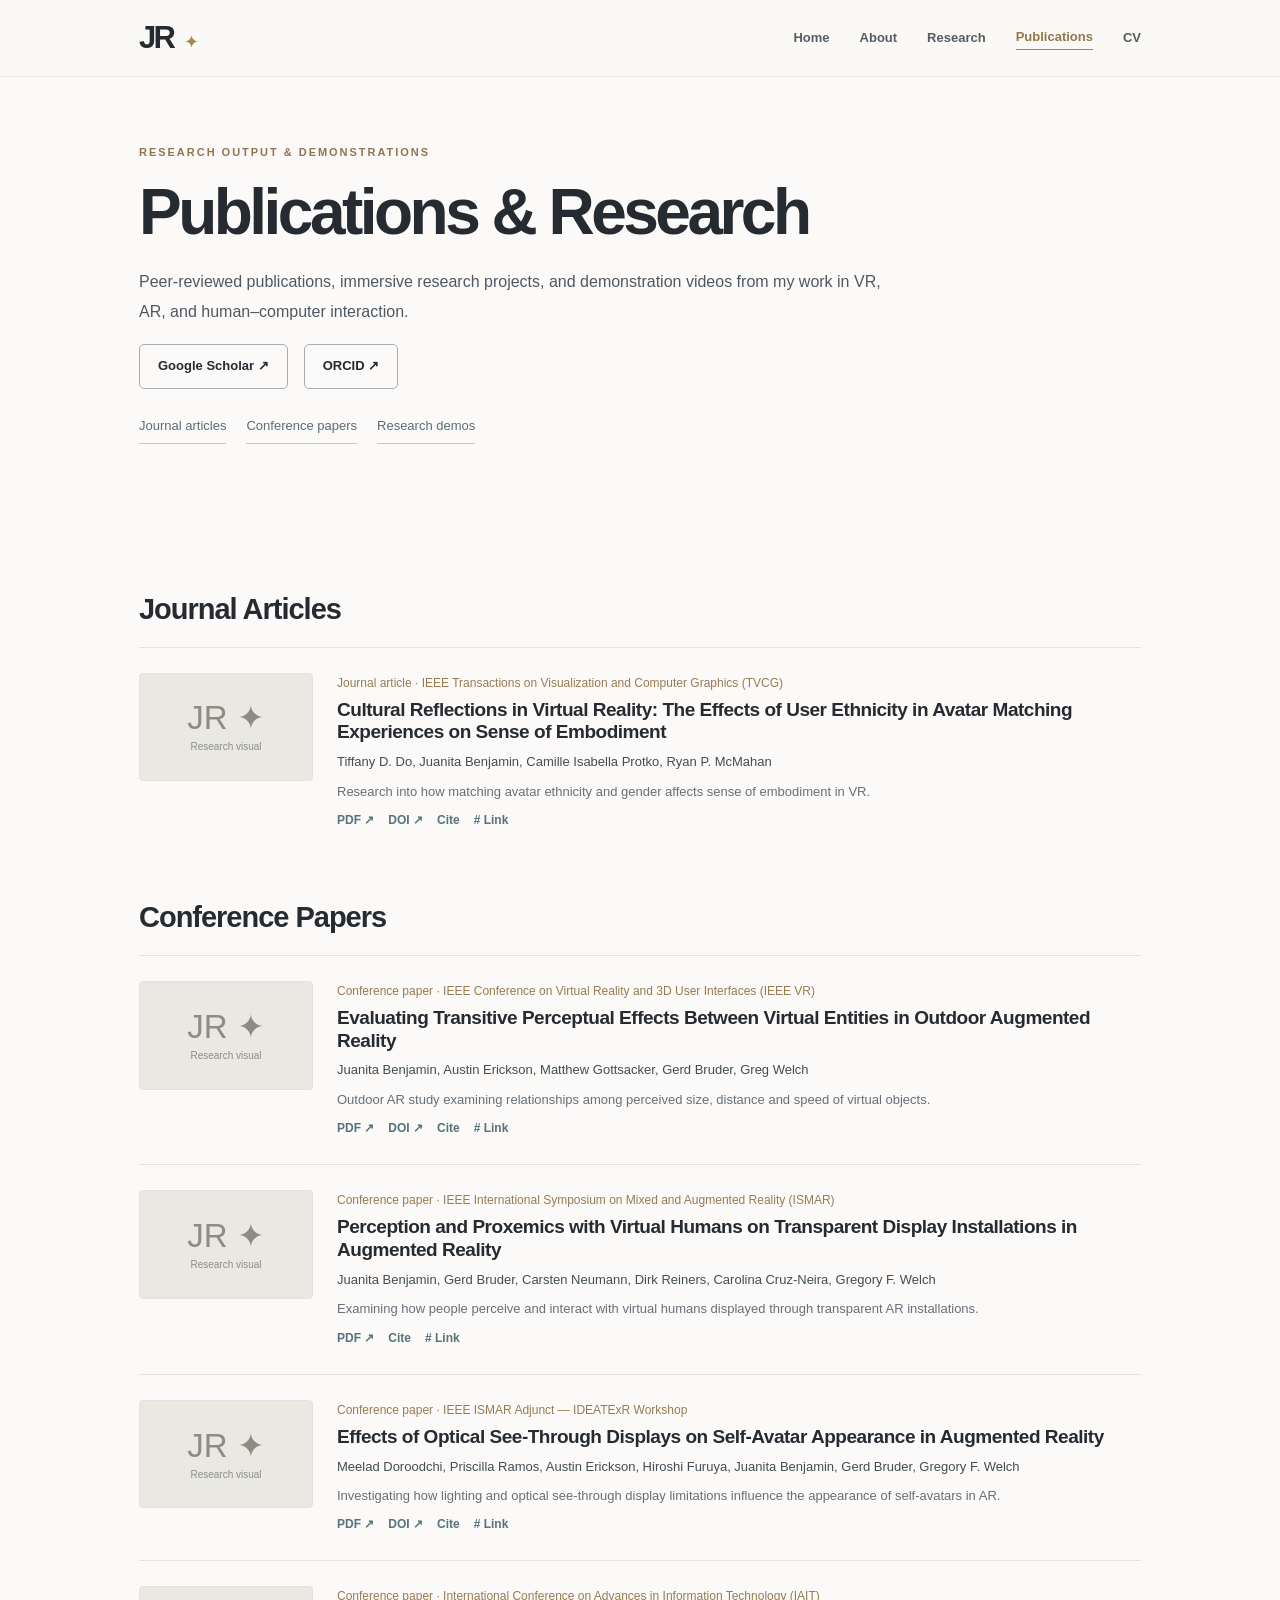
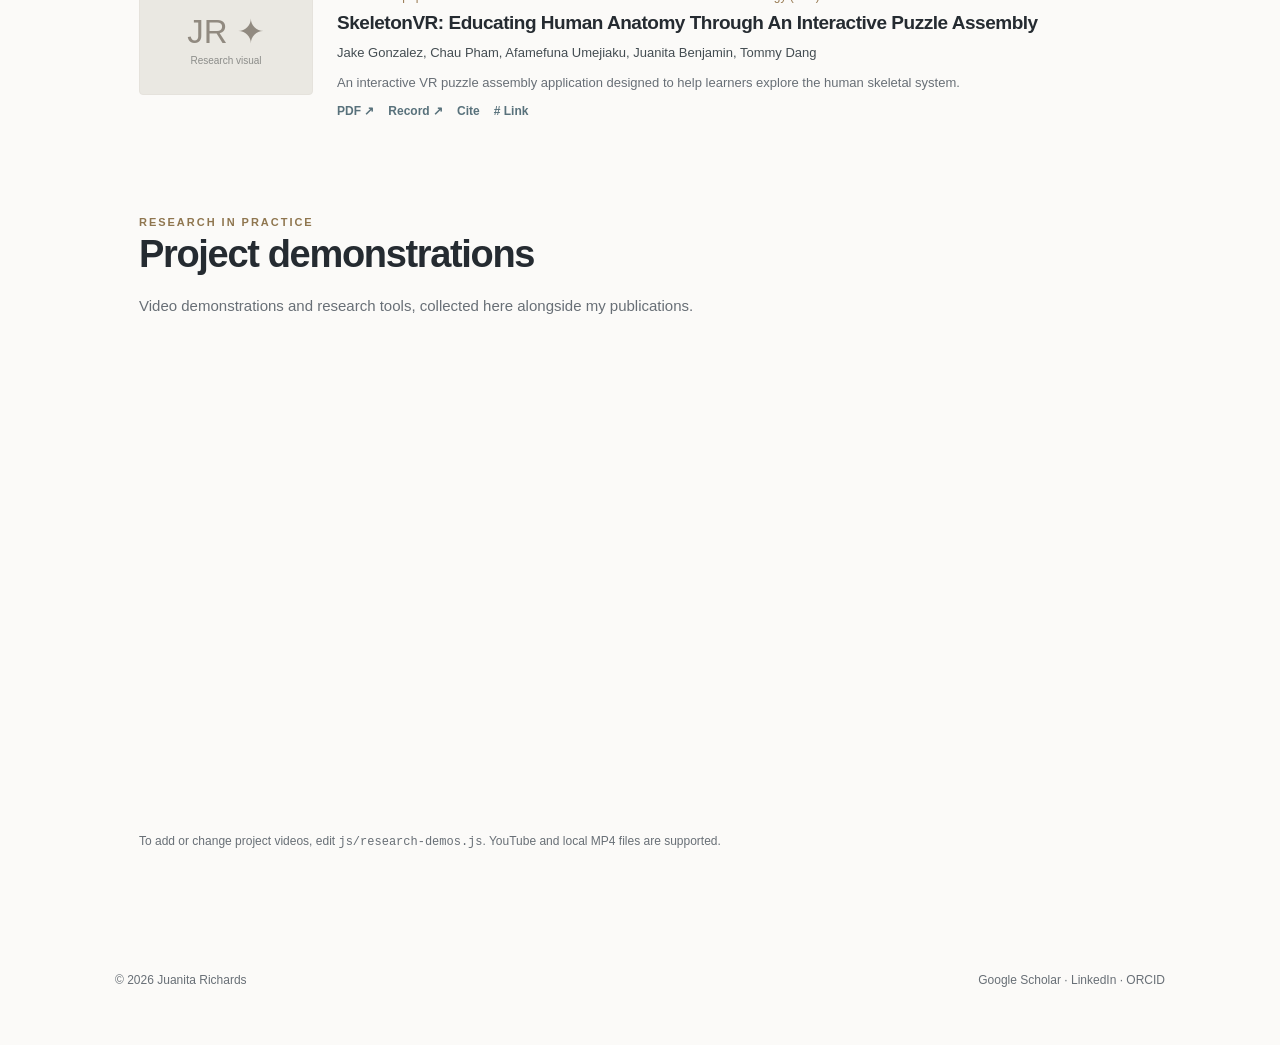
==== Publications.html @ 6e1923a2 "Newly updated websites" ====
<!DOCTYPE html>
<html lang="en">
  <head>
    <meta charset="utf-8" />
    <meta name="viewport" content="width=device-width, initial-scale=1" />

    <title>Publications &amp; Research | Juanita Richards</title>

    <meta
      name="description"
      content="Publications and research demonstrations in human-computer interaction, XR, VR and AR."
    />

    <link rel="preconnect" href="https://fonts.googleapis.com" />
    <link
      rel="preconnect"
      href="https://fonts.gstatic.com"
      crossorigin
    />

    <link
      href="https://fonts.googleapis.com/css2?family=DM+Sans:wght@400;500;600;700&amp;family=Fraunces:opsz,wght@9..144,500;9..144,600&amp;display=swap"
      rel="stylesheet"
    />

    <link rel="stylesheet" href="css/style.css" />

    <link
      rel="icon"
      type="image/svg+xml"
      href="Files/Images/Icon/jr-favicon.svg"
    />
    <link
      rel="icon"
      type="image/png"
      href="Files/Images/Icon/jr-favicon.png"
    />
    <link
      rel="icon"
      sizes="any"
      href="Files/Images/Icon/jr-favicon.ico"
    />
  </head>

  <body>

    <!-- NAVIGATION -->

    <header>
      <nav class="nav">

        <a
          class="logo"
          href="index.html"
          aria-label="Juanita Richards home"
        >
          JR <span>✦</span>
        </a>

        <div class="links">
          <a href="index.html">Home</a>
          <a href="index.html#about">About</a>
          <a href="index.html#research">Research</a>
          <a class="current" href="Publications.html">Publications</a>
          <a href="CV.html">CV</a>
        </div>

      </nav>
    </header>

    <main class="wrap">

      <!-- PAGE INTRODUCTION -->

      <section class="section">

        <div class="eyebrow">
          Research output &amp; demonstrations
        </div>

        <h1 style="font-size:clamp(42px,5vw,65px);margin:12px 0 14px">
          Publications &amp; Research
        </h1>

        <p class="lead" style="max-width:760px">
          Peer-reviewed publications, immersive research projects,
          and demonstration videos from my work in VR, AR,
          and human–computer interaction.
        </p>

        <div class="buttons" style="margin-top:18px">

          <a
            class="button"
            href="https://scholar.google.com/citations?user=bNdyRPQAAAAJ&amp;hl=en"
            target="_blank"
            rel="noopener noreferrer"
          >
            Google Scholar ↗
          </a>

          <a
            class="button"
            href="https://orcid.org/0000-0003-1308-6678"
            target="_blank"
            rel="noopener noreferrer"
          >
            ORCID ↗
          </a>

        </div>

        <nav class="paper-jump" aria-label="Browse research">
          <a href="#paper-journal">Journal articles</a>
          <a href="#paper-conference">Conference papers</a>
          <a href="#research-demos">Research demos</a>
        </nav>

      </section>


      <!-- ===================================== -->
      <!-- JOURNAL ARTICLES -->
      <!-- ===================================== -->

      <section class="papers-section" id="paper-journal">

        <div class="paper-heading">
          <h2>Journal Articles</h2>
        </div>


        <!-- PUBLICATION 1 -->

        <article class="paper-entry" id="paper-1">

          <div class="paper-year">
            2024
          </div>

          <div class="paper-media" data-paper-media="1">

            <div
              class="paper-media-placeholder"
              aria-label="Publication visual placeholder"
            >
              <span aria-hidden="true">JR ✦</span>
              <small>Research visual</small>
            </div>

          </div>

          <div class="paper-body">

            <div class="paper-type">
              Journal article · IEEE Transactions on Visualization
              and Computer Graphics (TVCG)
            </div>

            <h3>
              <a
                href="https://doi.org/10.1109/TVCG.2024.3456196"
                target="_blank"
                rel="noopener noreferrer"
              >
                Cultural Reflections in Virtual Reality:
                The Effects of User Ethnicity in Avatar
                Matching Experiences on Sense of Embodiment
              </a>
            </h3>

            <p class="paper-authors">
              Tiffany D. Do, Juanita Benjamin,
              Camille Isabella Protko, Ryan P. McMahan
            </p>

            <p class="paper-desc">
              Research into how matching avatar ethnicity and
              gender affects sense of embodiment in VR.
            </p>

            <div class="paper-actions">

              <a
                href="https://du-divalab.github.io/publications/files/CulturalReflectionsVR2024.pdf"
                target="_blank"
                rel="noopener noreferrer"
              >
                PDF ↗
              </a>

              <a
                href="https://doi.org/10.1109/TVCG.2024.3456196"
                target="_blank"
                rel="noopener noreferrer"
              >
                DOI ↗
              </a>

              <button
                class="cite-button"
                data-paper="0"
                type="button"
              >
                Cite
              </button>

              <a
                href="#paper-1"
                aria-label="Permanent link to this paper"
              >
                # Link
              </a>

            </div>

          </div>

        </article>

      </section>


      <!-- ===================================== -->
      <!-- CONFERENCE PAPERS -->
      <!-- ===================================== -->

      <section class="papers-section" id="paper-conference">

        <div class="paper-heading">
          <h2>Conference Papers</h2>
        </div>


        <!-- PUBLICATION 2 -->

        <article class="paper-entry" id="paper-2">

          <div class="paper-year">
            2024
          </div>

          <div class="paper-media" data-paper-media="2">

            <div
              class="paper-media-placeholder"
              aria-label="Publication visual placeholder"
            >
              <span aria-hidden="true">JR ✦</span>
              <small>Research visual</small>
            </div>

          </div>

          <div class="paper-body">

            <div class="paper-type">
              Conference paper · IEEE Conference on Virtual Reality
              and 3D User Interfaces (IEEE VR)
            </div>

            <h3>
              <a
                href="https://doi.org/10.1109/VR58804.2024.00082"
                target="_blank"
                rel="noopener noreferrer"
              >
                Evaluating Transitive Perceptual Effects Between
                Virtual Entities in Outdoor Augmented Reality
              </a>
            </h3>

            <p class="paper-authors">
              Juanita Benjamin, Austin Erickson,
              Matthew Gottsacker, Gerd Bruder, Greg Welch
            </p>

            <p class="paper-desc">
              Outdoor AR study examining relationships among
              perceived size, distance and speed of virtual objects.
            </p>

            <div class="paper-actions">

              <a
                href="https://sreal.ucf.edu/wp-content/uploads/2024/02/Benjamin2024.pdf"
                target="_blank"
                rel="noopener noreferrer"
              >
                PDF ↗
              </a>

              <a
                href="https://doi.org/10.1109/VR58804.2024.00082"
                target="_blank"
                rel="noopener noreferrer"
              >
                DOI ↗
              </a>

              <button
                class="cite-button"
                data-paper="1"
                type="button"
              >
                Cite
              </button>

              <a
                href="#paper-2"
                aria-label="Permanent link to this paper"
              >
                # Link
              </a>

            </div>

          </div>

        </article>


        <!-- PUBLICATION 3 -->

        <article class="paper-entry" id="paper-3">

          <div class="paper-year">
            2023
          </div>

          <div class="paper-media" data-paper-media="3">

            <div
              class="paper-media-placeholder"
              aria-label="Publication visual placeholder"
            >
              <span aria-hidden="true">JR ✦</span>
              <small>Research visual</small>
            </div>

          </div>

          <div class="paper-body">

            <div class="paper-type">
              Conference paper · IEEE International Symposium
              on Mixed and Augmented Reality (ISMAR)
            </div>

            <h3>
              <a
                href="https://sreal.ucf.edu/wp-content/uploads/2023/08/Perception-and-Proxemics-ISMAR-23-2.pdf"
                target="_blank"
                rel="noopener noreferrer"
              >
                Perception and Proxemics with Virtual Humans on
                Transparent Display Installations in Augmented Reality
              </a>
            </h3>

            <p class="paper-authors">
              Juanita Benjamin, Gerd Bruder, Carsten Neumann,
              Dirk Reiners, Carolina Cruz-Neira, Gregory F. Welch
            </p>

            <p class="paper-desc">
              Examining how people perceive and interact with
              virtual humans displayed through transparent AR installations.
            </p>

            <div class="paper-actions">

              <a
                href="https://sreal.ucf.edu/wp-content/uploads/2023/08/Perception-and-Proxemics-ISMAR-23-2.pdf"
                target="_blank"
                rel="noopener noreferrer"
              >
                PDF ↗
              </a>

              <button
                class="cite-button"
                data-paper="2"
                type="button"
              >
                Cite
              </button>

              <a
                href="#paper-3"
                aria-label="Permanent link to this paper"
              >
                # Link
              </a>

            </div>

          </div>

        </article>


        <!-- PUBLICATION 4 -->

        <article class="paper-entry" id="paper-4">

          <div class="paper-year">
            2022
          </div>

          <div class="paper-media" data-paper-media="4">

            <div
              class="paper-media-placeholder"
              aria-label="Publication visual placeholder"
            >
              <span aria-hidden="true">JR ✦</span>
              <small>Research visual</small>
            </div>

          </div>

          <div class="paper-body">

            <div class="paper-type">
              Conference paper · IEEE ISMAR Adjunct —
              IDEATExR Workshop
            </div>

            <h3>
              <a
                href="https://doi.org/10.1109/ISMAR-Adjunct57072.2022.00077"
                target="_blank"
                rel="noopener noreferrer"
              >
                Effects of Optical See-Through Displays on
                Self-Avatar Appearance in Augmented Reality
              </a>
            </h3>

            <p class="paper-authors">
              Meelad Doroodchi, Priscilla Ramos, Austin Erickson,
              Hiroshi Furuya, Juanita Benjamin, Gerd Bruder,
              Gregory F. Welch
            </p>

            <p class="paper-desc">
              Investigating how lighting and optical see-through
              display limitations influence the appearance
              of self-avatars in AR.
            </p>

            <div class="paper-actions">

              <a
                href="https://sreal.ucf.edu/wp-content/uploads/2022/10/IDEATExR2022_REU_Paper.pdf"
                target="_blank"
                rel="noopener noreferrer"
              >
                PDF ↗
              </a>

              <a
                href="https://doi.org/10.1109/ISMAR-Adjunct57072.2022.00077"
                target="_blank"
                rel="noopener noreferrer"
              >
                DOI ↗
              </a>

              <button
                class="cite-button"
                data-paper="3"
                type="button"
              >
                Cite
              </button>

              <a
                href="#paper-4"
                aria-label="Permanent link to this paper"
              >
                # Link
              </a>

            </div>

          </div>

        </article>


        <!-- PUBLICATION 5 -->

        <article class="paper-entry" id="paper-5">

          <div class="paper-year">
            2021
          </div>

          <div class="paper-media" data-paper-media="5">

            <div
              class="paper-media-placeholder"
              aria-label="Publication visual placeholder"
            >
              <span aria-hidden="true">JR ✦</span>
              <small>Research visual</small>
            </div>

          </div>

          <div class="paper-body">

            <div class="paper-type">
              Conference paper · International Conference
              on Advances in Information Technology (IAIT)
            </div>

            <h3>
              <a
                href="https://dblp.org/rec/conf/iait/GonzalezD21"
                target="_blank"
                rel="noopener noreferrer"
              >
                SkeletonVR: Educating Human Anatomy
                Through An Interactive Puzzle Assembly
              </a>
            </h3>

            <p class="paper-authors">
              Jake Gonzalez, Chau Pham, Afamefuna Umejiaku,
              Juanita Benjamin, Tommy Dang
            </p>

            <p class="paper-desc">
              An interactive VR puzzle assembly application
              designed to help learners explore the human skeletal system.
            </p>

            <div class="paper-actions">

              <a
                href="https://www.iait-conf.org/2021/wp-content/uploads/2021/06/IAIT2021_BookOfAbstract.pdf"
                target="_blank"
                rel="noopener noreferrer"
              >
                PDF ↗
              </a>

              <a
                href="https://dblp.org/rec/conf/iait/GonzalezD21"
                target="_blank"
                rel="noopener noreferrer"
              >
                Record ↗
              </a>

              <button
                class="cite-button"
                data-paper="4"
                type="button"
              >
                Cite
              </button>

              <a
                href="#paper-5"
                aria-label="Permanent link to this paper"
              >
                # Link
              </a>

            </div>

          </div>

        </article>

      </section>


      <!-- ===================================== -->
      <!-- RESEARCH DEMONSTRATIONS -->
      <!-- ===================================== -->

      <section
        class="section papers-section"
        id="research-demos"
      >

        <div class="eyebrow">
          Research in practice
        </div>

        <h2>
          Project demonstrations
        </h2>

        <p class="muted">
          Video demonstrations and research tools,
          collected here alongside my publications.
        </p>

        <!-- Videos are inserted by research-demos.js -->

        <div id="demo-list"></div>

        <p class="site-note">
          To add or change project videos, edit
          <code>js/research-demos.js</code>.
          YouTube and local MP4 files are supported.
        </p>

      </section>


      <!-- ===================================== -->
      <!-- CITATION POPUP -->
      <!-- ===================================== -->

      <dialog
        class="citation-dialog"
        id="citation-dialog"
        aria-labelledby="cite-heading"
      >

        <div class="citation-heading">

          <h2 id="cite-heading">
            Citation
          </h2>

          <button
            type="button"
            id="citation-close"
            aria-label="Close citation"
          >
            ✕
          </button>

        </div>

        <p>
          Copy a BibTeX citation for this paper.
        </p>

        <textarea
          id="citation-content"
          aria-label="BibTeX citation"
          readonly
          rows="10"
        ></textarea>

        <div class="cite-actions">

          <button
            class="btn btn-primary"
            id="citation-copy"
            type="button"
          >
            Copy BibTeX
          </button>

          <button
            class="btn btn-secondary"
            id="citation-dismiss"
            type="button"
          >
            Close
          </button>

        </div>

      </dialog>

    </main>


    <!-- FOOTER -->

    <footer class="wrap footer">

      <span>
        &copy; 2026 Juanita Richards
      </span>

      <span>

        <a href="https://scholar.google.com/citations?user=bNdyRPQAAAAJ&amp;hl=en">
          Google Scholar
        </a>

        &middot;

        <a href="https://www.linkedin.com/in/juanita-richards-benjamin/">
          LinkedIn
        </a>

        &middot;

        <a href="https://orcid.org/0000-0003-1308-6678">
          ORCID
        </a>

      </span>

    </footer>


    <!-- JAVASCRIPT -->

    <script src="js/publications.js"></script>

    <script src="js/publication-media.js"></script>

    <script src="js/research-demos.js"></script>

    <script src="js/site.js"></script>

  </body>
</html>
---- css/style.css ----
:root{--paper:#faf9f6;--white:#fff;--ink:#252b31;--muted:#686f76;--line:#e6e4df;--accent:#667d86;--gold:#a98753;--max:1050px}*{box-sizing:border-box}html{scroll-behavior:smooth}body{margin:0;background:var(--paper);color:var(--ink);font:15px/1.75 'Inter',Arial,sans-serif}a{color:inherit;text-decoration:none}a:hover{color:#566f7b}button{font:inherit}header{position:sticky;top:0;z-index:10;background:rgba(250,249,246,.94);backdrop-filter:blur(12px);border-bottom:1px solid var(--line)}.nav{max-width:var(--max);margin:auto;min-height:76px;display:flex;align-items:center;justify-content:space-between;gap:22px;padding:0 24px}.logo{font:600 31px Georgia,serif;letter-spacing:-.08em}.logo span{color:var(--gold);margin-left:5px;font:18px Georgia}.links{display:flex;gap:30px;align-items:center;color:#555e64;font-size:13px;font-weight:600}.links a:hover{color:var(--gold)}.wrap{max-width:var(--max);padding:0 24px;margin:auto}.eyebrow{font-size:11px;letter-spacing:.18em;text-transform:uppercase;font-weight:700;color:#8f764f}h1,h2,h3{font-family:'Inter',Arial,sans-serif;line-height:1.18;font-weight:500}h1{font-size:clamp(45px,6vw,78px);letter-spacing:-.045em;margin:14px 0 20px}h2{font-size:clamp(28px,3.4vw,38px);margin:0 0 12px}h3{font-size:20px;margin:0 0 8px}.lead{font-size:16px;color:#4f5962;line-height:1.85}.muted{color:var(--muted)}.hero{display:grid;grid-template-columns:1.25fr .75fr;align-items:center;gap:75px;padding-top:93px;padding-bottom:100px}.intro{max-width:620px}.buttons{display:flex;gap:16px;flex-wrap:wrap;margin-top:30px}.button{border:1px solid #a8adb0;border-radius:5px;padding:10px 18px;font-size:13px;font-weight:700;display:inline-flex;align-items:center;gap:10px}.button.primary{background:var(--ink);border-color:var(--ink);color:white}.photo{border:1px solid #ddd8ce;background:#e9e5dd;aspect-ratio:4/5;display:grid;place-items:center;position:relative;overflow:hidden}.photo img{width:100%;height:100%;object-fit:cover;position:absolute;inset:0}.photo .placeholder{font:600 74px Georgia,serif;color:#a5a198;letter-spacing:-.1em}.photo small{position:absolute;bottom:12px;left:0;right:0;text-align:center;font-size:12px;color:#746e63;background:#e9e5ddbf}.divider{border-top:1px solid var(--line)}.section{padding:66px 0 70px}.section-head{display:flex;justify-content:space-between;align-items:baseline;gap:20px;margin-bottom:24px}.more{font-size:13px;color:#617984;font-weight:700}.about{display:grid;grid-template-columns:1fr 1.35fr;gap:60px}.tags{display:flex;gap:9px;flex-wrap:wrap;margin-top:24px}.tag{font-size:12px;border:1px solid #dddcd7;padding:5px 11px;border-radius:3px;color:#626a6e}.paper{display:grid;grid-template-columns:174px 1fr;gap:24px;padding:22px 0;border-top:1px solid var(--line)}.paper-media{width:100%;aspect-ratio:16/10;background:#eae8e2;display:flex;align-items:center;justify-content:center;color:#8c8d8a;font-size:12px;border:1px solid #e5e2dc;overflow:hidden}.paper-media img{width:100%;height:100%;object-fit:cover}.meta{font-size:12px;color:#8c7557;margin-bottom:6px}.paper h3{font-size:19px;margin:0 0 8px}.paper p{font-size:13px;line-height:1.6;margin:0 0 10px;color:var(--muted)}.actions{display:flex;gap:18px;font-size:12px;font-weight:700;color:#58717b}.project-grid{display:grid;grid-template-columns:repeat(3,minmax(0,1fr));gap:20px}.project{border-top:1px solid var(--line);padding-top:15px}.visual{aspect-ratio:16/10;background:#eceae5;border:1px solid #e1dfd9;display:flex;align-items:center;justify-content:center;color:#85817a;font-size:13px;margin-bottom:17px;position:relative}.visual .play{display:grid;place-items:center;width:42px;height:42px;border:1px solid #7f878a;border-radius:100%;font-size:18px}.project h3{font-size:20px}.project p{font-size:13px;color:var(--muted);line-height:1.65}.footer{padding:35px 0 55px;display:flex;justify-content:space-between;gap:15px;font-size:12px;color:var(--muted)}.note{font-size:12px;color:#7a7b76;margin-top:8px}.subtle{background:#f1efeb;padding:34px 36px;border:1px solid #eae6de}.menu{display:none}@media(max-width:750px){.links{gap:14px;flex-wrap:wrap;justify-content:flex-end}.nav{align-items:flex-start;padding-top:17px;padding-bottom:17px}.hero{grid-template-columns:1fr;gap:35px;padding-top:55px;padding-bottom:60px}.photo{width:min(100%,340px)}.about{grid-template-columns:1fr;gap:8px}.project-grid{grid-template-columns:1fr 1fr}.paper{grid-template-columns:130px 1fr;gap:15px}}@media(max-width:480px){.links{font-size:11px;gap:10px}.project-grid{grid-template-columns:1fr}.paper{grid-template-columns:1fr}.paper-media{max-width:220px}.footer{flex-direction:column}.section{padding:48px 0}.subtle{padding:24px}}

/* Refined interaction & merged publication layout */
:root{--paper:#fbfaf8;--gold:#a98753}body{overflow-x:hidden}a,button{transition:color .22s ease,background-color .22s ease,border-color .22s ease,transform .28s ease}a:focus-visible,button:focus-visible{outline:2px solid #6b7e85;outline-offset:4px}.button:hover{transform:translateY(-2px)}.photo{border-radius:5px}.photo img{transition:transform .8s cubic-bezier(.2,.7,.2,1),filter .8s}.photo:hover img{transform:scale(1.045);filter:saturate(1.08)}.paper-media{border-radius:4px}.paper-media img,.paper-media video{width:100%;height:100%;object-fit:cover}.paper-media iframe{width:100%;height:100%;border:0}.paper-media img{transition:transform .5s}.paper:hover .paper-media img{transform:scale(1.04)}.paper{grid-template-columns:174px 1fr}.paper .paper-authors{color:#444d52;margin:3px 0 6px}.paper .paper-desc{margin-bottom:10px}.papers-section{scroll-margin-top:105px}.paper-actions{display:flex;flex-wrap:wrap;gap:14px;align-items:center;font-size:12px;font-weight:700;color:#58717b}.paper-actions button{border:0;background:transparent;padding:0;cursor:pointer;color:inherit;font-weight:700}.paper-actions a:hover,.paper-actions button:hover{color:var(--gold)}.paper-media-placeholder{text-align:center;line-height:1.5}.paper-media-placeholder span{font:500 33px Georgia,serif;color:#918a80;display:block}.paper-media-placeholder small{font-size:10px}.paper-jump{display:flex;gap:20px;flex-wrap:wrap;margin:26px 0 34px}.paper-jump a{color:#586e77;font-size:13px;border-bottom:1px solid #c9c6bd;padding-bottom:5px}.paper-heading{display:flex;align-items:baseline;justify-content:space-between;margin:44px 0 8px}.paper-heading h2{font-size:29px}.paper-year{display:none}.paper-type{font-size:12px;color:#987b53;margin:0 0 5px}.paper-entry{display:grid;grid-template-columns:174px 1fr;gap:24px;padding:25px 0;border-top:1px solid var(--line);scroll-margin-top:100px}.paper-entry .paper-media{align-self:start}.paper-entry h3{font-size:19px;margin:0 0 7px}.paper-entry p{font-size:13px;line-height:1.65;margin:0 0 8px;color:var(--muted)}.paper-entry .paper-authors{color:#444d52}.research-demo{display:grid;grid-template-columns:200px 1fr;gap:24px;border-top:1px solid var(--line);padding:24px 0}.research-demo .media{aspect-ratio:16/9;background:#eae8e2;display:grid;place-items:center;overflow:hidden}.research-demo .media iframe,.research-demo .media video{width:100%;height:100%;border:0;object-fit:cover}.research-demo h3{font-size:20px}.research-demo p{color:var(--muted);font-size:13px}.caption{font-size:11px;color:var(--muted);margin-top:5px}.reveal{opacity:0;transform:translateY(18px);transition:opacity .65s ease, transform .65s ease}.reveal.visible{opacity:1;transform:none}.citation-dialog{border:1px solid var(--line);border-radius:7px;padding:24px;max-width:min(640px,95vw);width:100%;box-shadow:0 20px 70px #0002}.citation-dialog::backdrop{background:#1720287d}.citation-heading,.cite-actions{display:flex;align-items:center;justify-content:space-between;gap:15px}.citation-heading button{background:none;border:0;cursor:pointer}.citation-dialog textarea{display:block;width:100%;padding:12px;margin:15px 0;min-height:200px;font:12px/1.6 monospace}.site-note{color:var(--muted);font-size:12px}.links .current{color:#96774b;border-bottom:1px solid var(--gold)}@media(max-width:750px){.research-demo{grid-template-columns:160px 1fr}.paper-entry{grid-template-columns:130px 1fr;gap:15px}}@media(max-width:480px){.paper-entry,.research-demo{grid-template-columns:1fr}.paper-entry .paper-media,.research-demo .media{width:min(100%,300px)}.nav{gap:10px}.links{gap:12px}}@media(prefers-reduced-motion:reduce){*,*::before,*::after{scroll-behavior:auto!important;transition:none!important;animation:none!important}.reveal{opacity:1;transform:none}}

/* Nels-inspired clean sans-serif typography refresh */
h1,h2,h3 {font-family:'Inter',Arial,sans-serif;font-weight:650;letter-spacing:-.035em;line-height:1.2;}
h1 {letter-spacing:-.055em;}
.paper-entry h3,.paper h3,.research-demo h3 {font-weight:620;letter-spacing:-.025em;}
.logo {font-family:'Inter',Arial,sans-serif;font-weight:700;letter-spacing:-.085em;}
.logo span {font-family:'Inter',Arial,sans-serif;}
.paper-media-placeholder span,.photo .placeholder {font-family:'Inter',Arial,sans-serif;}
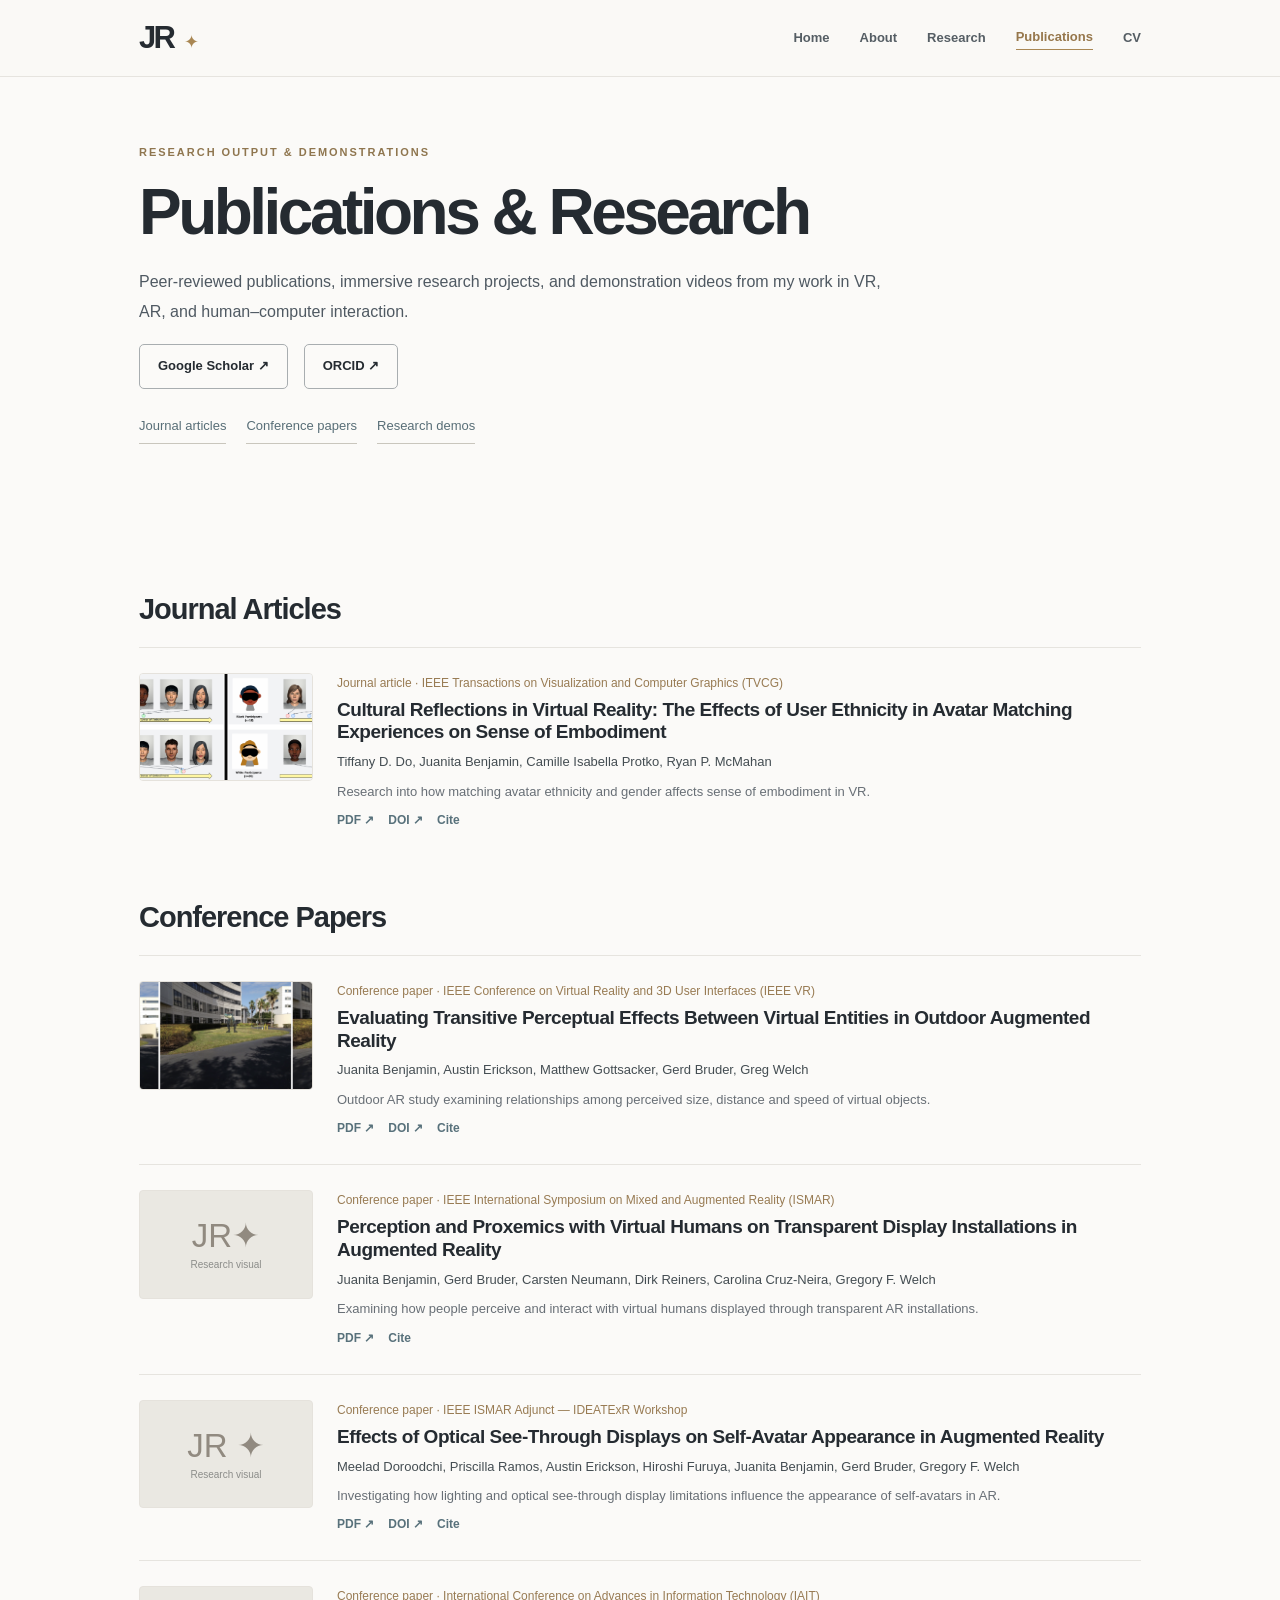
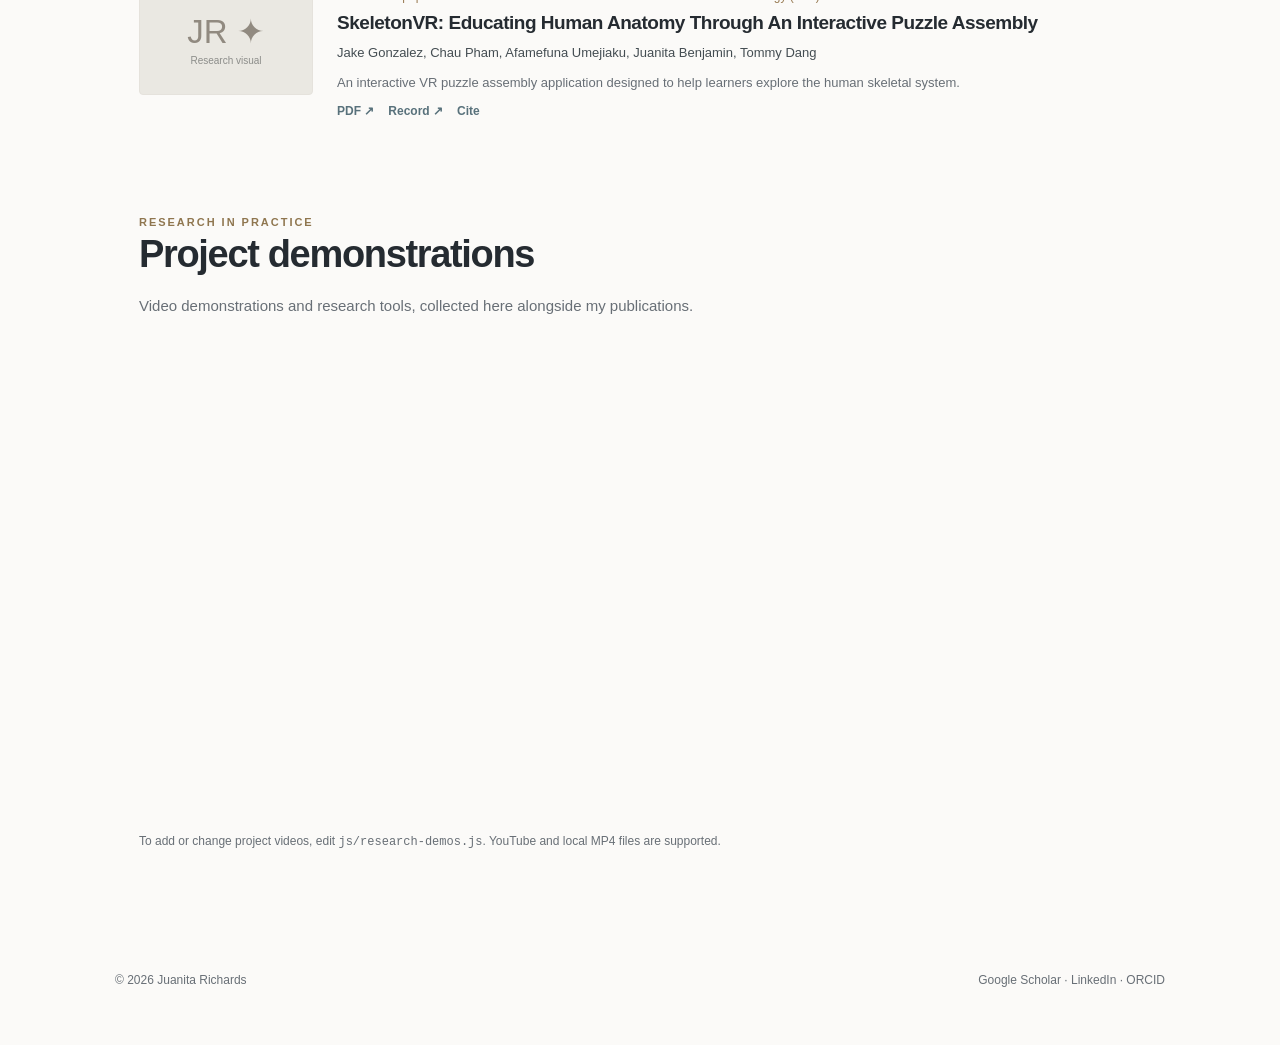
==== commit bdfd5f60: "Updated the image files for the publications" ====
--- a/Publications.html
+++ b/Publications.html
@@ -210,7 +210,7 @@
                 href="#paper-1"
                 aria-label="Permanent link to this paper"
               >
-                # Link
+                <!-- # Link -->
               </a>
 
             </div>
@@ -311,7 +311,7 @@
                 href="#paper-2"
                 aria-label="Permanent link to this paper"
               >
-                # Link
+                <!-- # Link -->
               </a>
 
             </div>
@@ -391,7 +391,7 @@
                 href="#paper-3"
                 aria-label="Permanent link to this paper"
               >
-                # Link
+                <!-- # Link -->
               </a>
 
             </div>
@@ -481,7 +481,7 @@
                 href="#paper-4"
                 aria-label="Permanent link to this paper"
               >
-                # Link
+                <!-- # Link -->
               </a>
 
             </div>
@@ -569,7 +569,7 @@
                 href="#paper-5"
                 aria-label="Permanent link to this paper"
               >
-                # Link
+                <!-- # Link -->
               </a>
 
             </div>
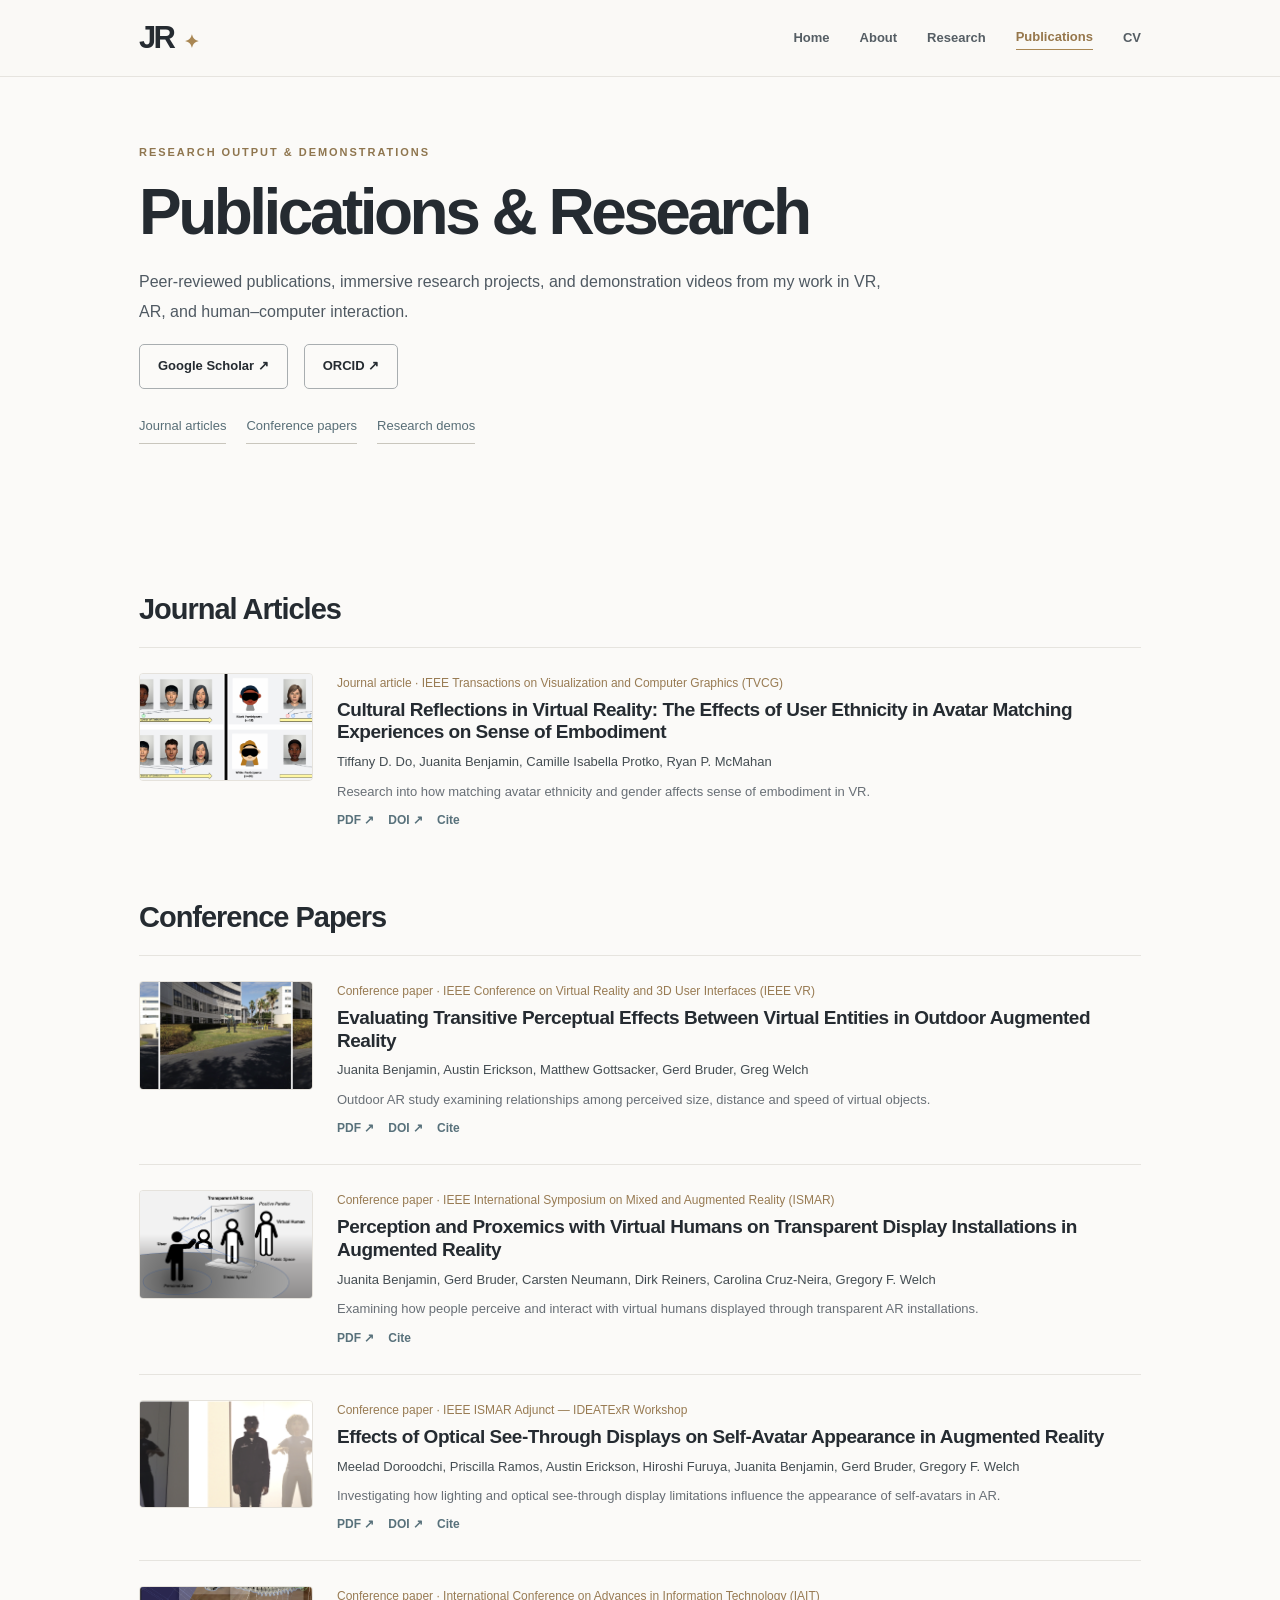
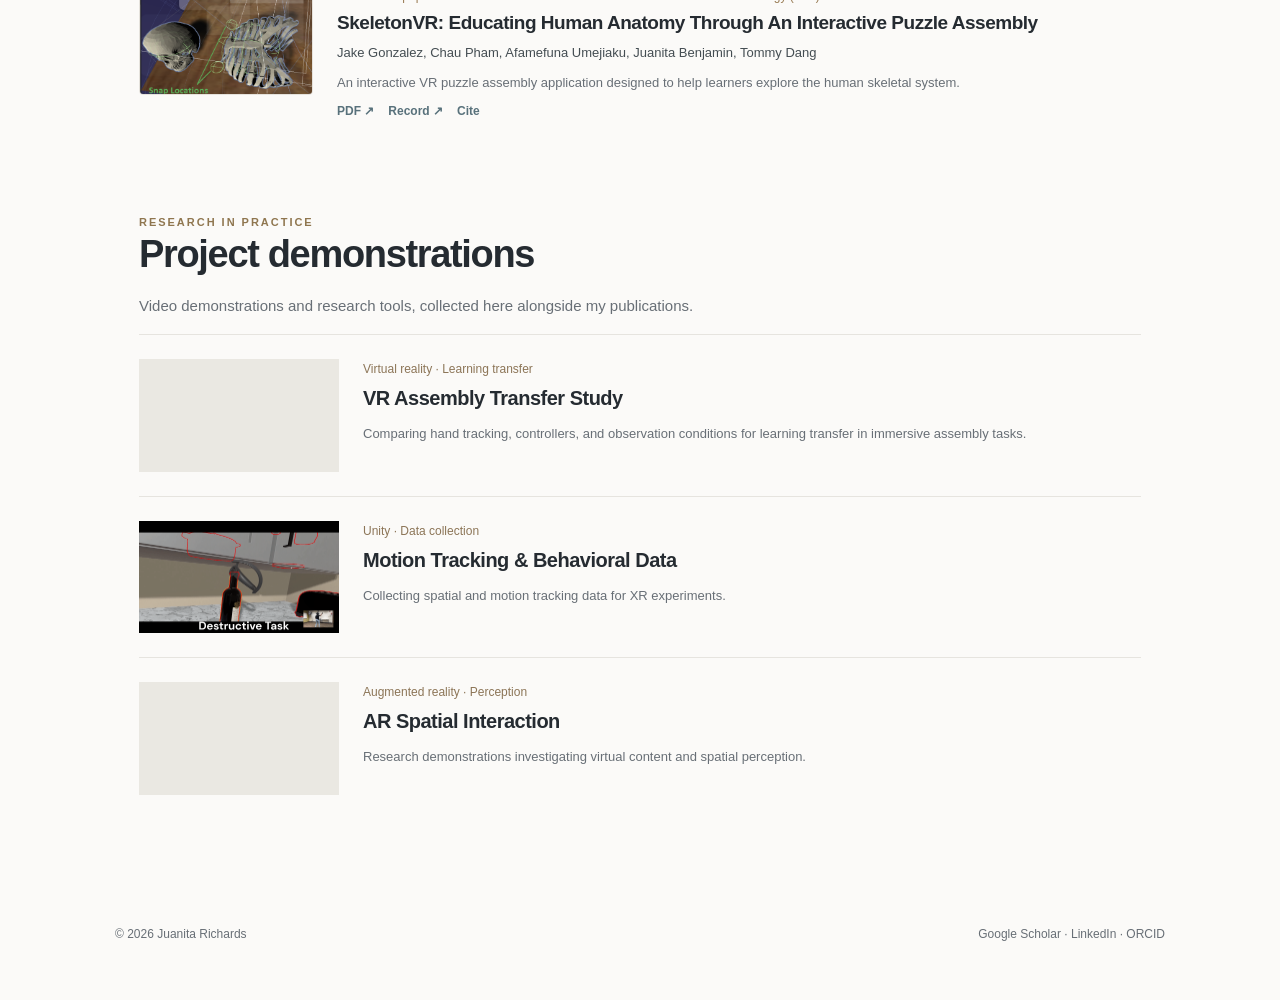
==== commit 24dc5a62: "Updated site to have transitions and such" ====
--- a/Publications.html
+++ b/Publications.html
@@ -585,36 +585,23 @@
       <!-- RESEARCH DEMONSTRATIONS -->
       <!-- ===================================== -->
 
-      <section
-        class="section papers-section"
-        id="research-demos"
-      >
+      <section class="section papers-section" id="research-demos">
 
         <div class="eyebrow">
           Research in practice
         </div>
 
-        <h2>
-          Project demonstrations
-        </h2>
+        <h2>Project demonstrations</h2>
 
         <p class="muted">
           Video demonstrations and research tools,
           collected here alongside my publications.
         </p>
 
-        <!-- Videos are inserted by research-demos.js -->
-
+        <!-- JavaScript automatically inserts videos here -->
         <div id="demo-list"></div>
 
-        <p class="site-note">
-          To add or change project videos, edit
-          <code>js/research-demos.js</code>.
-          YouTube and local MP4 files are supported.
-        </p>
-
-      </section>
-
+    </section>
 
       <!-- ===================================== -->
       <!-- CITATION POPUP -->
--- a/css/style.css
+++ b/css/style.css
@@ -1,13 +1,855 @@
 
-:root{--paper:#faf9f6;--white:#fff;--ink:#252b31;--muted:#686f76;--line:#e6e4df;--accent:#667d86;--gold:#a98753;--max:1050px}*{box-sizing:border-box}html{scroll-behavior:smooth}body{margin:0;background:var(--paper);color:var(--ink);font:15px/1.75 'Inter',Arial,sans-serif}a{color:inherit;text-decoration:none}a:hover{color:#566f7b}button{font:inherit}header{position:sticky;top:0;z-index:10;background:rgba(250,249,246,.94);backdrop-filter:blur(12px);border-bottom:1px solid var(--line)}.nav{max-width:var(--max);margin:auto;min-height:76px;display:flex;align-items:center;justify-content:space-between;gap:22px;padding:0 24px}.logo{font:600 31px Georgia,serif;letter-spacing:-.08em}.logo span{color:var(--gold);margin-left:5px;font:18px Georgia}.links{display:flex;gap:30px;align-items:center;color:#555e64;font-size:13px;font-weight:600}.links a:hover{color:var(--gold)}.wrap{max-width:var(--max);padding:0 24px;margin:auto}.eyebrow{font-size:11px;letter-spacing:.18em;text-transform:uppercase;font-weight:700;color:#8f764f}h1,h2,h3{font-family:'Inter',Arial,sans-serif;line-height:1.18;font-weight:500}h1{font-size:clamp(45px,6vw,78px);letter-spacing:-.045em;margin:14px 0 20px}h2{font-size:clamp(28px,3.4vw,38px);margin:0 0 12px}h3{font-size:20px;margin:0 0 8px}.lead{font-size:16px;color:#4f5962;line-height:1.85}.muted{color:var(--muted)}.hero{display:grid;grid-template-columns:1.25fr .75fr;align-items:center;gap:75px;padding-top:93px;padding-bottom:100px}.intro{max-width:620px}.buttons{display:flex;gap:16px;flex-wrap:wrap;margin-top:30px}.button{border:1px solid #a8adb0;border-radius:5px;padding:10px 18px;font-size:13px;font-weight:700;display:inline-flex;align-items:center;gap:10px}.button.primary{background:var(--ink);border-color:var(--ink);color:white}.photo{border:1px solid #ddd8ce;background:#e9e5dd;aspect-ratio:4/5;display:grid;place-items:center;position:relative;overflow:hidden}.photo img{width:100%;height:100%;object-fit:cover;position:absolute;inset:0}.photo .placeholder{font:600 74px Georgia,serif;color:#a5a198;letter-spacing:-.1em}.photo small{position:absolute;bottom:12px;left:0;right:0;text-align:center;font-size:12px;color:#746e63;background:#e9e5ddbf}.divider{border-top:1px solid var(--line)}.section{padding:66px 0 70px}.section-head{display:flex;justify-content:space-between;align-items:baseline;gap:20px;margin-bottom:24px}.more{font-size:13px;color:#617984;font-weight:700}.about{display:grid;grid-template-columns:1fr 1.35fr;gap:60px}.tags{display:flex;gap:9px;flex-wrap:wrap;margin-top:24px}.tag{font-size:12px;border:1px solid #dddcd7;padding:5px 11px;border-radius:3px;color:#626a6e}.paper{display:grid;grid-template-columns:174px 1fr;gap:24px;padding:22px 0;border-top:1px solid var(--line)}.paper-media{width:100%;aspect-ratio:16/10;background:#eae8e2;display:flex;align-items:center;justify-content:center;color:#8c8d8a;font-size:12px;border:1px solid #e5e2dc;overflow:hidden}.paper-media img{width:100%;height:100%;object-fit:cover}.meta{font-size:12px;color:#8c7557;margin-bottom:6px}.paper h3{font-size:19px;margin:0 0 8px}.paper p{font-size:13px;line-height:1.6;margin:0 0 10px;color:var(--muted)}.actions{display:flex;gap:18px;font-size:12px;font-weight:700;color:#58717b}.project-grid{display:grid;grid-template-columns:repeat(3,minmax(0,1fr));gap:20px}.project{border-top:1px solid var(--line);padding-top:15px}.visual{aspect-ratio:16/10;background:#eceae5;border:1px solid #e1dfd9;display:flex;align-items:center;justify-content:center;color:#85817a;font-size:13px;margin-bottom:17px;position:relative}.visual .play{display:grid;place-items:center;width:42px;height:42px;border:1px solid #7f878a;border-radius:100%;font-size:18px}.project h3{font-size:20px}.project p{font-size:13px;color:var(--muted);line-height:1.65}.footer{padding:35px 0 55px;display:flex;justify-content:space-between;gap:15px;font-size:12px;color:var(--muted)}.note{font-size:12px;color:#7a7b76;margin-top:8px}.subtle{background:#f1efeb;padding:34px 36px;border:1px solid #eae6de}.menu{display:none}@media(max-width:750px){.links{gap:14px;flex-wrap:wrap;justify-content:flex-end}.nav{align-items:flex-start;padding-top:17px;padding-bottom:17px}.hero{grid-template-columns:1fr;gap:35px;padding-top:55px;padding-bottom:60px}.photo{width:min(100%,340px)}.about{grid-template-columns:1fr;gap:8px}.project-grid{grid-template-columns:1fr 1fr}.paper{grid-template-columns:130px 1fr;gap:15px}}@media(max-width:480px){.links{font-size:11px;gap:10px}.project-grid{grid-template-columns:1fr}.paper{grid-template-columns:1fr}.paper-media{max-width:220px}.footer{flex-direction:column}.section{padding:48px 0}.subtle{padding:24px}}
-
-/* Refined interaction & merged publication layout */
-:root{--paper:#fbfaf8;--gold:#a98753}body{overflow-x:hidden}a,button{transition:color .22s ease,background-color .22s ease,border-color .22s ease,transform .28s ease}a:focus-visible,button:focus-visible{outline:2px solid #6b7e85;outline-offset:4px}.button:hover{transform:translateY(-2px)}.photo{border-radius:5px}.photo img{transition:transform .8s cubic-bezier(.2,.7,.2,1),filter .8s}.photo:hover img{transform:scale(1.045);filter:saturate(1.08)}.paper-media{border-radius:4px}.paper-media img,.paper-media video{width:100%;height:100%;object-fit:cover}.paper-media iframe{width:100%;height:100%;border:0}.paper-media img{transition:transform .5s}.paper:hover .paper-media img{transform:scale(1.04)}.paper{grid-template-columns:174px 1fr}.paper .paper-authors{color:#444d52;margin:3px 0 6px}.paper .paper-desc{margin-bottom:10px}.papers-section{scroll-margin-top:105px}.paper-actions{display:flex;flex-wrap:wrap;gap:14px;align-items:center;font-size:12px;font-weight:700;color:#58717b}.paper-actions button{border:0;background:transparent;padding:0;cursor:pointer;color:inherit;font-weight:700}.paper-actions a:hover,.paper-actions button:hover{color:var(--gold)}.paper-media-placeholder{text-align:center;line-height:1.5}.paper-media-placeholder span{font:500 33px Georgia,serif;color:#918a80;display:block}.paper-media-placeholder small{font-size:10px}.paper-jump{display:flex;gap:20px;flex-wrap:wrap;margin:26px 0 34px}.paper-jump a{color:#586e77;font-size:13px;border-bottom:1px solid #c9c6bd;padding-bottom:5px}.paper-heading{display:flex;align-items:baseline;justify-content:space-between;margin:44px 0 8px}.paper-heading h2{font-size:29px}.paper-year{display:none}.paper-type{font-size:12px;color:#987b53;margin:0 0 5px}.paper-entry{display:grid;grid-template-columns:174px 1fr;gap:24px;padding:25px 0;border-top:1px solid var(--line);scroll-margin-top:100px}.paper-entry .paper-media{align-self:start}.paper-entry h3{font-size:19px;margin:0 0 7px}.paper-entry p{font-size:13px;line-height:1.65;margin:0 0 8px;color:var(--muted)}.paper-entry .paper-authors{color:#444d52}.research-demo{display:grid;grid-template-columns:200px 1fr;gap:24px;border-top:1px solid var(--line);padding:24px 0}.research-demo .media{aspect-ratio:16/9;background:#eae8e2;display:grid;place-items:center;overflow:hidden}.research-demo .media iframe,.research-demo .media video{width:100%;height:100%;border:0;object-fit:cover}.research-demo h3{font-size:20px}.research-demo p{color:var(--muted);font-size:13px}.caption{font-size:11px;color:var(--muted);margin-top:5px}.reveal{opacity:0;transform:translateY(18px);transition:opacity .65s ease, transform .65s ease}.reveal.visible{opacity:1;transform:none}.citation-dialog{border:1px solid var(--line);border-radius:7px;padding:24px;max-width:min(640px,95vw);width:100%;box-shadow:0 20px 70px #0002}.citation-dialog::backdrop{background:#1720287d}.citation-heading,.cite-actions{display:flex;align-items:center;justify-content:space-between;gap:15px}.citation-heading button{background:none;border:0;cursor:pointer}.citation-dialog textarea{display:block;width:100%;padding:12px;margin:15px 0;min-height:200px;font:12px/1.6 monospace}.site-note{color:var(--muted);font-size:12px}.links .current{color:#96774b;border-bottom:1px solid var(--gold)}@media(max-width:750px){.research-demo{grid-template-columns:160px 1fr}.paper-entry{grid-template-columns:130px 1fr;gap:15px}}@media(max-width:480px){.paper-entry,.research-demo{grid-template-columns:1fr}.paper-entry .paper-media,.research-demo .media{width:min(100%,300px)}.nav{gap:10px}.links{gap:12px}}@media(prefers-reduced-motion:reduce){*,*::before,*::after{scroll-behavior:auto!important;transition:none!important;animation:none!important}.reveal{opacity:1;transform:none}}
-
-/* Nels-inspired clean sans-serif typography refresh */
-h1,h2,h3 {font-family:'Inter',Arial,sans-serif;font-weight:650;letter-spacing:-.035em;line-height:1.2;}
-h1 {letter-spacing:-.055em;}
-.paper-entry h3,.paper h3,.research-demo h3 {font-weight:620;letter-spacing:-.025em;}
-.logo {font-family:'Inter',Arial,sans-serif;font-weight:700;letter-spacing:-.085em;}
-.logo span {font-family:'Inter',Arial,sans-serif;}
-.paper-media-placeholder span,.photo .placeholder {font-family:'Inter',Arial,sans-serif;}
+/* =========================================
+   1. WEBSITE VARIABLES
+========================================= */
+
+:root {
+  --paper: #fbfaf8;
+  --white: #ffffff;
+  --ink: #252b31;
+  --muted: #686f76;
+  --line: #e6e4df;
+  --accent: #667d86;
+  --gold: #a98753;
+  --max: 1050px;
+}
+
+
+/* =========================================
+   2. GLOBAL STYLES
+========================================= */
+
+* {
+  box-sizing: border-box;
+}
+
+html {
+  scroll-behavior: smooth;
+}
+
+body {
+  margin: 0;
+  background: var(--paper);
+  color: var(--ink);
+  font: 15px/1.75 "Inter", Arial, sans-serif;
+  overflow-x: hidden;
+}
+
+a {
+  color: inherit;
+  text-decoration: none;
+}
+
+a:hover {
+  color: #566f7b;
+}
+
+button {
+  font: inherit;
+}
+
+a,
+button {
+  transition:
+    color 0.22s ease,
+    background-color 0.22s ease,
+    border-color 0.22s ease,
+    transform 0.28s ease;
+}
+
+a:focus-visible,
+button:focus-visible {
+  outline: 2px solid #6b7e85;
+  outline-offset: 4px;
+}
+
+
+/* =========================================
+   3. TYPOGRAPHY
+========================================= */
+
+h1,
+h2,
+h3 {
+  font-family: "Inter", Arial, sans-serif;
+  font-weight: 650;
+  letter-spacing: -0.035em;
+  line-height: 1.2;
+}
+
+h1 {
+  font-size: clamp(45px, 6vw, 78px);
+  letter-spacing: -0.055em;
+  margin: 14px 0 20px;
+}
+
+h2 {
+  font-size: clamp(28px, 3.4vw, 38px);
+  margin: 0 0 12px;
+}
+
+h3 {
+  font-size: 20px;
+  margin: 0 0 8px;
+}
+
+.lead {
+  font-size: 16px;
+  color: #4f5962;
+  line-height: 1.85;
+}
+
+.muted {
+  color: var(--muted);
+}
+
+.eyebrow {
+  font-size: 11px;
+  letter-spacing: 0.18em;
+  text-transform: uppercase;
+  font-weight: 700;
+  color: #8f764f;
+}
+
+
+/* =========================================
+   4. HEADER AND NAVIGATION
+========================================= */
+
+header {
+  position: sticky;
+  top: 0;
+  z-index: 10;
+  background: rgba(250, 249, 246, 0.94);
+  backdrop-filter: blur(12px);
+  border-bottom: 1px solid var(--line);
+}
+
+.nav {
+  max-width: var(--max);
+  margin: auto;
+  min-height: 76px;
+  display: flex;
+  align-items: center;
+  justify-content: space-between;
+  gap: 22px;
+  padding: 0 24px;
+}
+
+.logo {
+  font-family: "Inter", Arial, sans-serif;
+  font-size: 31px;
+  font-weight: 700;
+  letter-spacing: -0.085em;
+}
+
+.logo span {
+  color: var(--gold);
+  margin-left: 5px;
+  font-family: "Inter", Arial, sans-serif;
+  font-size: 18px;
+}
+
+.links {
+  display: flex;
+  gap: 30px;
+  align-items: center;
+  color: #555e64;
+  font-size: 13px;
+  font-weight: 600;
+}
+
+.links a:hover {
+  color: var(--gold);
+}
+
+.links .current {
+  color: #96774b;
+  border-bottom: 1px solid var(--gold);
+}
+
+.menu {
+  display: none;
+}
+
+
+/* =========================================
+   5. MAIN PAGE CONTAINER
+========================================= */
+
+.wrap {
+  max-width: var(--max);
+  padding: 0 24px;
+  margin: auto;
+}
+
+.divider {
+  border-top: 1px solid var(--line);
+}
+
+.section {
+  padding: 66px 0 70px;
+}
+
+.section-head {
+  display: flex;
+  justify-content: space-between;
+  align-items: baseline;
+  gap: 20px;
+  margin-bottom: 24px;
+}
+
+.more {
+  font-size: 13px;
+  color: #617984;
+  font-weight: 700;
+}
+
+
+/* =========================================
+   6. HERO SECTION
+========================================= */
+
+.hero {
+  display: grid;
+  grid-template-columns: 1.25fr 0.75fr;
+  align-items: center;
+  gap: 75px;
+  padding-top: 93px;
+  padding-bottom: 100px;
+}
+
+.intro {
+  max-width: 620px;
+}
+
+.buttons {
+  display: flex;
+  gap: 16px;
+  flex-wrap: wrap;
+  margin-top: 30px;
+}
+
+.button {
+  border: 1px solid #a8adb0;
+  border-radius: 5px;
+  padding: 10px 18px;
+  font-size: 13px;
+  font-weight: 700;
+  display: inline-flex;
+  align-items: center;
+  gap: 10px;
+}
+
+.button.primary {
+  background: var(--ink);
+  border-color: var(--ink);
+  color: white;
+}
+
+.button:hover {
+  transform: translateY(-2px);
+}
+
+
+/* =========================================
+   7. PROFILE PHOTO
+========================================= */
+
+.photo {
+  border: 1px solid #ddd8ce;
+  background: #e9e5dd;
+  aspect-ratio: 4 / 5;
+  display: grid;
+  place-items: center;
+  position: relative;
+  overflow: hidden;
+  border-radius: 5px;
+}
+
+.photo img {
+  width: 100%;
+  height: 100%;
+  object-fit: cover;
+  position: absolute;
+  inset: 0;
+
+  transition:
+    transform 0.8s cubic-bezier(0.2, 0.7, 0.2, 1),
+    filter 0.8s;
+}
+
+.photo:hover img {
+  transform: scale(1.045);
+  filter: saturate(1.08);
+}
+
+.photo .placeholder {
+  font-family: "Inter", Arial, sans-serif;
+  font-size: 74px;
+  font-weight: 600;
+  color: #a5a198;
+  letter-spacing: -0.1em;
+}
+
+.photo small {
+  position: absolute;
+  bottom: 12px;
+  left: 0;
+  right: 0;
+  text-align: center;
+  font-size: 12px;
+  color: #746e63;
+  background: #e9e5ddbf;
+}
+
+
+/* =========================================
+   8. ABOUT SECTION
+========================================= */
+
+.about {
+  display: grid;
+  grid-template-columns: 1fr 1.35fr;
+  gap: 60px;
+}
+
+.tags {
+  display: flex;
+  gap: 9px;
+  flex-wrap: wrap;
+  margin-top: 24px;
+}
+
+.tag {
+  font-size: 12px;
+  border: 1px solid #dddcd7;
+  padding: 5px 11px;
+  border-radius: 3px;
+  color: #626a6e;
+}
+
+
+/* =========================================
+   9. HOMEPAGE PUBLICATION CARDS
+========================================= */
+
+.paper {
+  display: grid;
+  grid-template-columns: 174px 1fr;
+  gap: 24px;
+  padding: 22px 0;
+  border-top: 1px solid var(--line);
+}
+
+.paper-media {
+  width: 100%;
+  aspect-ratio: 16 / 10;
+  background: #eae8e2;
+  display: flex;
+  align-items: center;
+  justify-content: center;
+  color: #8c8d8a;
+  font-size: 12px;
+  border: 1px solid #e5e2dc;
+  overflow: hidden;
+  border-radius: 4px;
+}
+
+.paper-media img,
+.paper-media video {
+  width: 100%;
+  height: 100%;
+  object-fit: cover;
+}
+
+.paper-media iframe {
+  width: 100%;
+  height: 100%;
+  border: 0;
+}
+
+.paper-media img {
+  transition: transform 0.5s ease;
+}
+
+.paper:hover .paper-media img {
+  transform: scale(1.04);
+}
+
+.meta {
+  font-size: 12px;
+  color: #8c7557;
+  margin-bottom: 6px;
+}
+
+.paper h3 {
+  font-size: 19px;
+  font-weight: 620;
+  letter-spacing: -0.025em;
+  margin: 0 0 8px;
+}
+
+.paper p {
+  font-size: 13px;
+  line-height: 1.6;
+  margin: 0 0 10px;
+  color: var(--muted);
+}
+
+.paper .paper-authors {
+  color: #444d52;
+  margin: 3px 0 6px;
+}
+
+.paper .paper-desc {
+  margin-bottom: 10px;
+}
+
+.actions {
+  display: flex;
+  gap: 18px;
+  font-size: 12px;
+  font-weight: 700;
+  color: #58717b;
+}
+
+
+/* =========================================
+   10. PUBLICATIONS PAGE HEADINGS
+========================================= */
+
+.papers-section {
+  scroll-margin-top: 105px;
+}
+
+.paper-jump {
+  display: flex;
+  gap: 20px;
+  flex-wrap: wrap;
+  margin: 26px 0 34px;
+}
+
+.paper-jump a {
+  color: #586e77;
+  font-size: 13px;
+  border-bottom: 1px solid #c9c6bd;
+  padding-bottom: 5px;
+}
+
+.paper-heading {
+  display: flex;
+  align-items: baseline;
+  justify-content: space-between;
+  margin: 44px 0 8px;
+}
+
+.paper-heading h2 {
+  font-size: 29px;
+}
+
+.paper-year {
+  display: none;
+}
+
+
+/* =========================================
+   11. PUBLICATIONS PAGE ENTRIES
+========================================= */
+
+.paper-entry {
+  display: grid;
+  grid-template-columns: 174px 1fr;
+  gap: 24px;
+  padding: 25px 0;
+  border-top: 1px solid var(--line);
+  scroll-margin-top: 100px;
+}
+
+.paper-entry .paper-media {
+  align-self: start;
+}
+
+.paper-type {
+  font-size: 12px;
+  color: #987b53;
+  margin: 0 0 5px;
+}
+
+.paper-entry h3 {
+  font-size: 19px;
+  font-weight: 620;
+  letter-spacing: -0.025em;
+  margin: 0 0 7px;
+}
+
+.paper-entry p {
+  font-size: 13px;
+  line-height: 1.65;
+  margin: 0 0 8px;
+  color: var(--muted);
+}
+
+.paper-entry .paper-authors {
+  color: #444d52;
+}
+
+.paper-actions {
+  display: flex;
+  flex-wrap: wrap;
+  gap: 14px;
+  align-items: center;
+  font-size: 12px;
+  font-weight: 700;
+  color: #58717b;
+}
+
+.paper-actions button {
+  border: 0;
+  background: transparent;
+  padding: 0;
+  cursor: pointer;
+  color: inherit;
+  font-weight: 700;
+}
+
+.paper-actions a:hover,
+.paper-actions button:hover {
+  color: var(--gold);
+}
+
+
+/* =========================================
+   12. PUBLICATION GIF PLACEHOLDERS
+========================================= */
+
+.paper-media-placeholder {
+  text-align: center;
+  line-height: 1.5;
+}
+
+.paper-media-placeholder span {
+  font-family: "Inter", Arial, sans-serif;
+  font-size: 33px;
+  font-weight: 500;
+  color: #918a80;
+  display: block;
+}
+
+.paper-media-placeholder small {
+  font-size: 10px;
+}
+
+
+/* =========================================
+   13. PROJECT GRID
+========================================= */
+
+.project-grid {
+  display: grid;
+  grid-template-columns: repeat(3, minmax(0, 1fr));
+  gap: 20px;
+}
+
+.project {
+  border-top: 1px solid var(--line);
+  padding-top: 15px;
+}
+
+.visual {
+  aspect-ratio: 16 / 10;
+  background: #eceae5;
+  border: 1px solid #e1dfd9;
+  display: flex;
+  align-items: center;
+  justify-content: center;
+  color: #85817a;
+  font-size: 13px;
+  margin-bottom: 17px;
+  position: relative;
+}
+
+.visual .play {
+  display: grid;
+  place-items: center;
+  width: 42px;
+  height: 42px;
+  border: 1px solid #7f878a;
+  border-radius: 100%;
+  font-size: 18px;
+}
+
+.project h3 {
+  font-size: 20px;
+}
+
+.project p {
+  font-size: 13px;
+  color: var(--muted);
+  line-height: 1.65;
+}
+
+
+/* =========================================
+   14. RESEARCH DEMONSTRATIONS
+========================================= */
+
+.research-demo {
+  display: grid;
+  grid-template-columns: 200px 1fr;
+  gap: 24px;
+  border-top: 1px solid var(--line);
+  padding: 24px 0;
+}
+
+.research-demo .media {
+  aspect-ratio: 16 / 9;
+  background: #eae8e2;
+  display: grid;
+  place-items: center;
+  overflow: hidden;
+}
+
+.research-demo .media iframe,
+.research-demo .media video,
+.research-demo .media img {
+  width: 100%;
+  height: 100%;
+  border: 0;
+  object-fit: cover;
+}
+
+.research-demo h3 {
+  font-size: 20px;
+  font-weight: 620;
+  letter-spacing: -0.025em;
+}
+
+.research-demo p {
+  color: var(--muted);
+  font-size: 13px;
+}
+
+.caption {
+  font-size: 11px;
+  color: var(--muted);
+  margin-top: 5px;
+}
+
+
+/* =========================================
+   15. SCROLL ANIMATIONS
+========================================= */
+
+.reveal {
+  opacity: 0;
+  transform: translateY(18px);
+
+  transition:
+    opacity 0.65s ease,
+    transform 0.65s ease;
+}
+
+.reveal.visible {
+  opacity: 1;
+  transform: none;
+}
+
+
+/* =========================================
+   16. CITATION POPUP
+========================================= */
+
+.citation-dialog {
+  border: 1px solid var(--line);
+  border-radius: 7px;
+  padding: 24px;
+  max-width: min(640px, 95vw);
+  width: 100%;
+  box-shadow: 0 20px 70px #0002;
+}
+
+.citation-dialog::backdrop {
+  background: #1720287d;
+}
+
+.citation-heading,
+.cite-actions {
+  display: flex;
+  align-items: center;
+  justify-content: space-between;
+  gap: 15px;
+}
+
+.citation-heading button {
+  background: none;
+  border: 0;
+  cursor: pointer;
+}
+
+.citation-dialog textarea {
+  display: block;
+  width: 100%;
+  padding: 12px;
+  margin: 15px 0;
+  min-height: 200px;
+  font: 12px/1.6 monospace;
+}
+
+
+/* =========================================
+   17. FOOTER
+========================================= */
+
+.footer {
+  padding: 35px 0 55px;
+  display: flex;
+  justify-content: space-between;
+  gap: 15px;
+  font-size: 12px;
+  color: var(--muted);
+}
+
+.note {
+  font-size: 12px;
+  color: #7a7b76;
+  margin-top: 8px;
+}
+
+.site-note {
+  color: var(--muted);
+  font-size: 12px;
+}
+
+
+/* =========================================
+   18. ADDITIONAL CONTENT STYLES
+========================================= */
+
+.subtle {
+  background: #f1efeb;
+  padding: 34px 36px;
+  border: 1px solid #eae6de;
+}
+
+
+/* =========================================
+   19. TABLET RESPONSIVENESS
+========================================= */
+
+@media (max-width: 750px) {
+
+  .links {
+    gap: 14px;
+    flex-wrap: wrap;
+    justify-content: flex-end;
+  }
+
+  .nav {
+    align-items: flex-start;
+    padding-top: 17px;
+    padding-bottom: 17px;
+  }
+
+  .hero {
+    grid-template-columns: 1fr;
+    gap: 35px;
+    padding-top: 55px;
+    padding-bottom: 60px;
+  }
+
+  .photo {
+    width: min(100%, 340px);
+  }
+
+  .about {
+    grid-template-columns: 1fr;
+    gap: 8px;
+  }
+
+  .project-grid {
+    grid-template-columns: 1fr 1fr;
+  }
+
+  .paper,
+  .paper-entry {
+    grid-template-columns: 130px 1fr;
+    gap: 15px;
+  }
+
+  .research-demo {
+    grid-template-columns: 160px 1fr;
+  }
+
+}
+
+
+/* =========================================
+   20. MOBILE RESPONSIVENESS
+========================================= */
+
+@media (max-width: 480px) {
+
+  .links {
+    font-size: 11px;
+    gap: 12px;
+  }
+
+  .nav {
+    gap: 10px;
+  }
+
+  .project-grid {
+    grid-template-columns: 1fr;
+  }
+
+  .paper,
+  .paper-entry,
+  .research-demo {
+    grid-template-columns: 1fr;
+  }
+
+  .paper-media {
+    max-width: 220px;
+  }
+
+  .paper-entry .paper-media,
+  .research-demo .media {
+    width: min(100%, 300px);
+  }
+
+  .footer {
+    flex-direction: column;
+  }
+
+  .section {
+    padding: 48px 0;
+  }
+
+  .subtle {
+    padding: 24px;
+  }
+
+}
+
+
+/* =========================================
+   21. ACCESSIBILITY
+========================================= */
+
+@media (prefers-reduced-motion: reduce) {
+
+  *,
+  *::before,
+  *::after {
+    scroll-behavior: auto !important;
+    transition: none !important;
+    animation: none !important;
+  }
+
+  .reveal {
+    opacity: 1;
+    transform: none;
+  }
+
+}
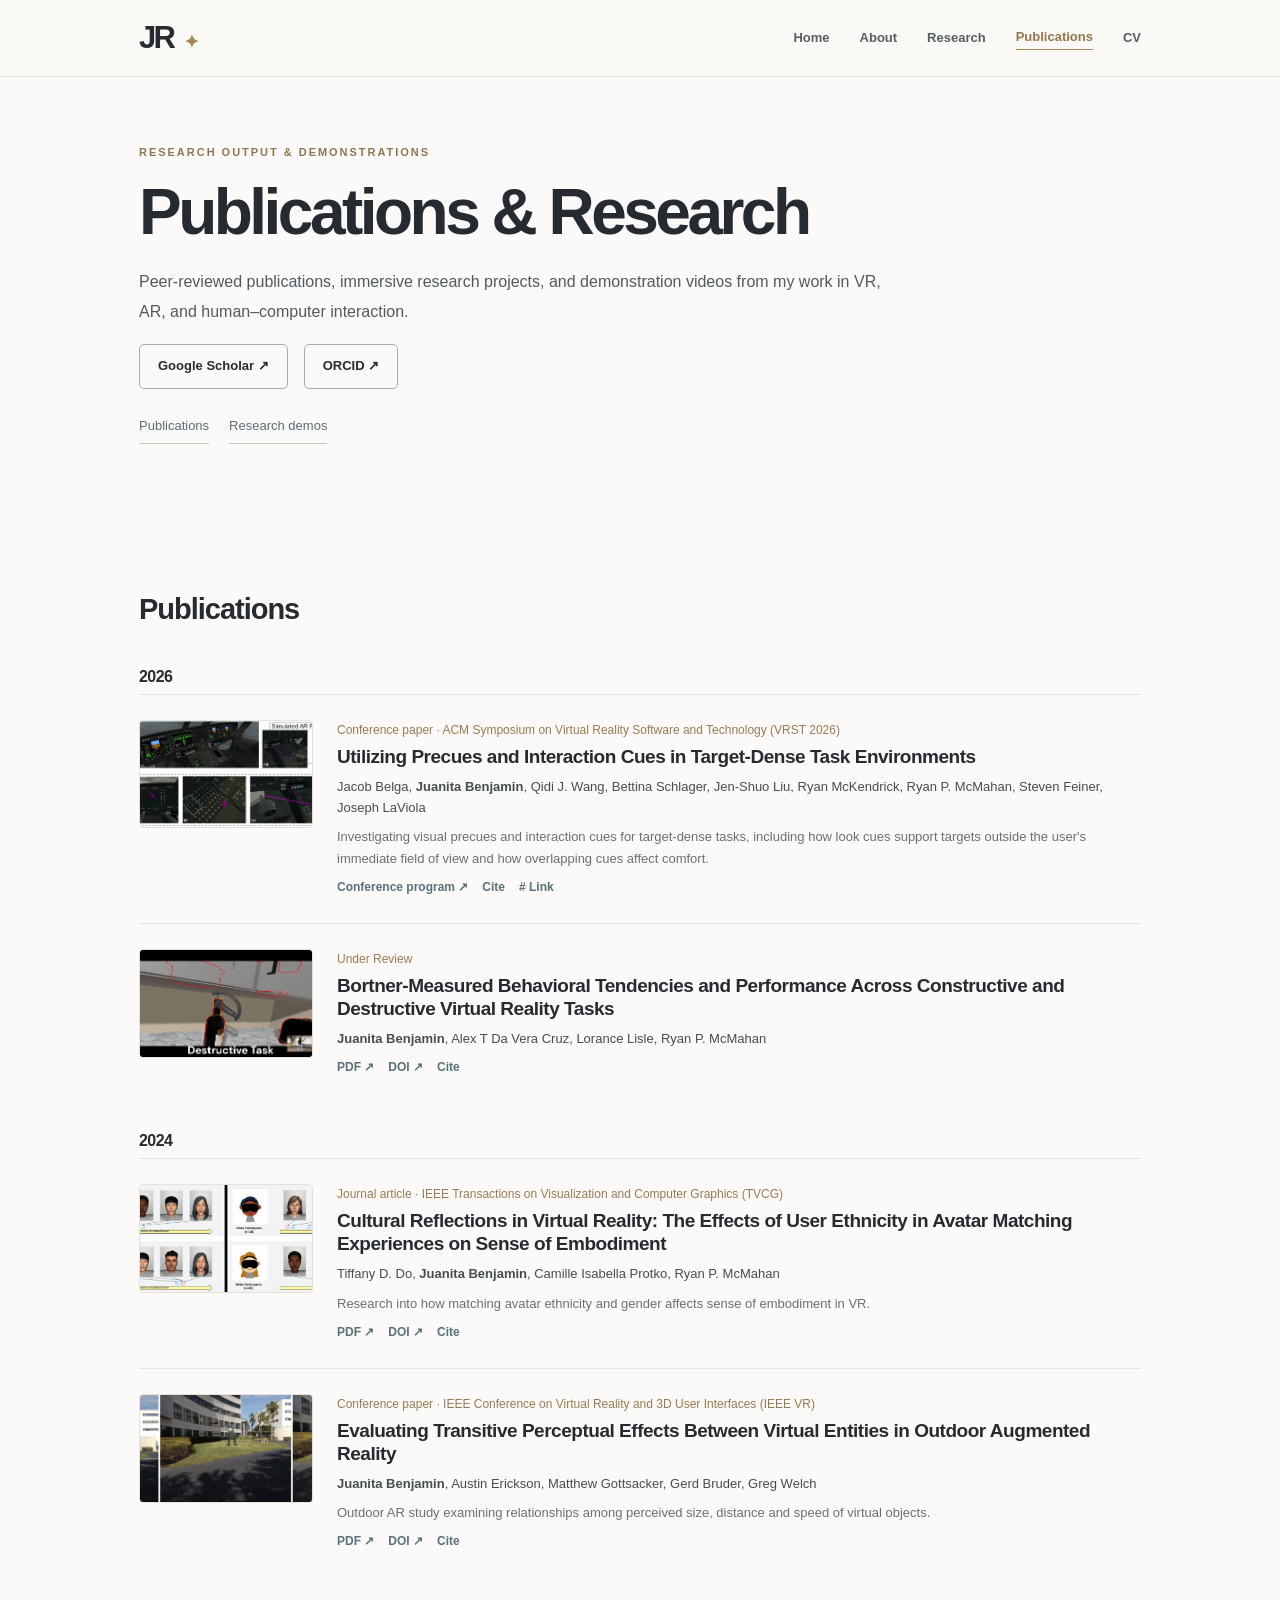
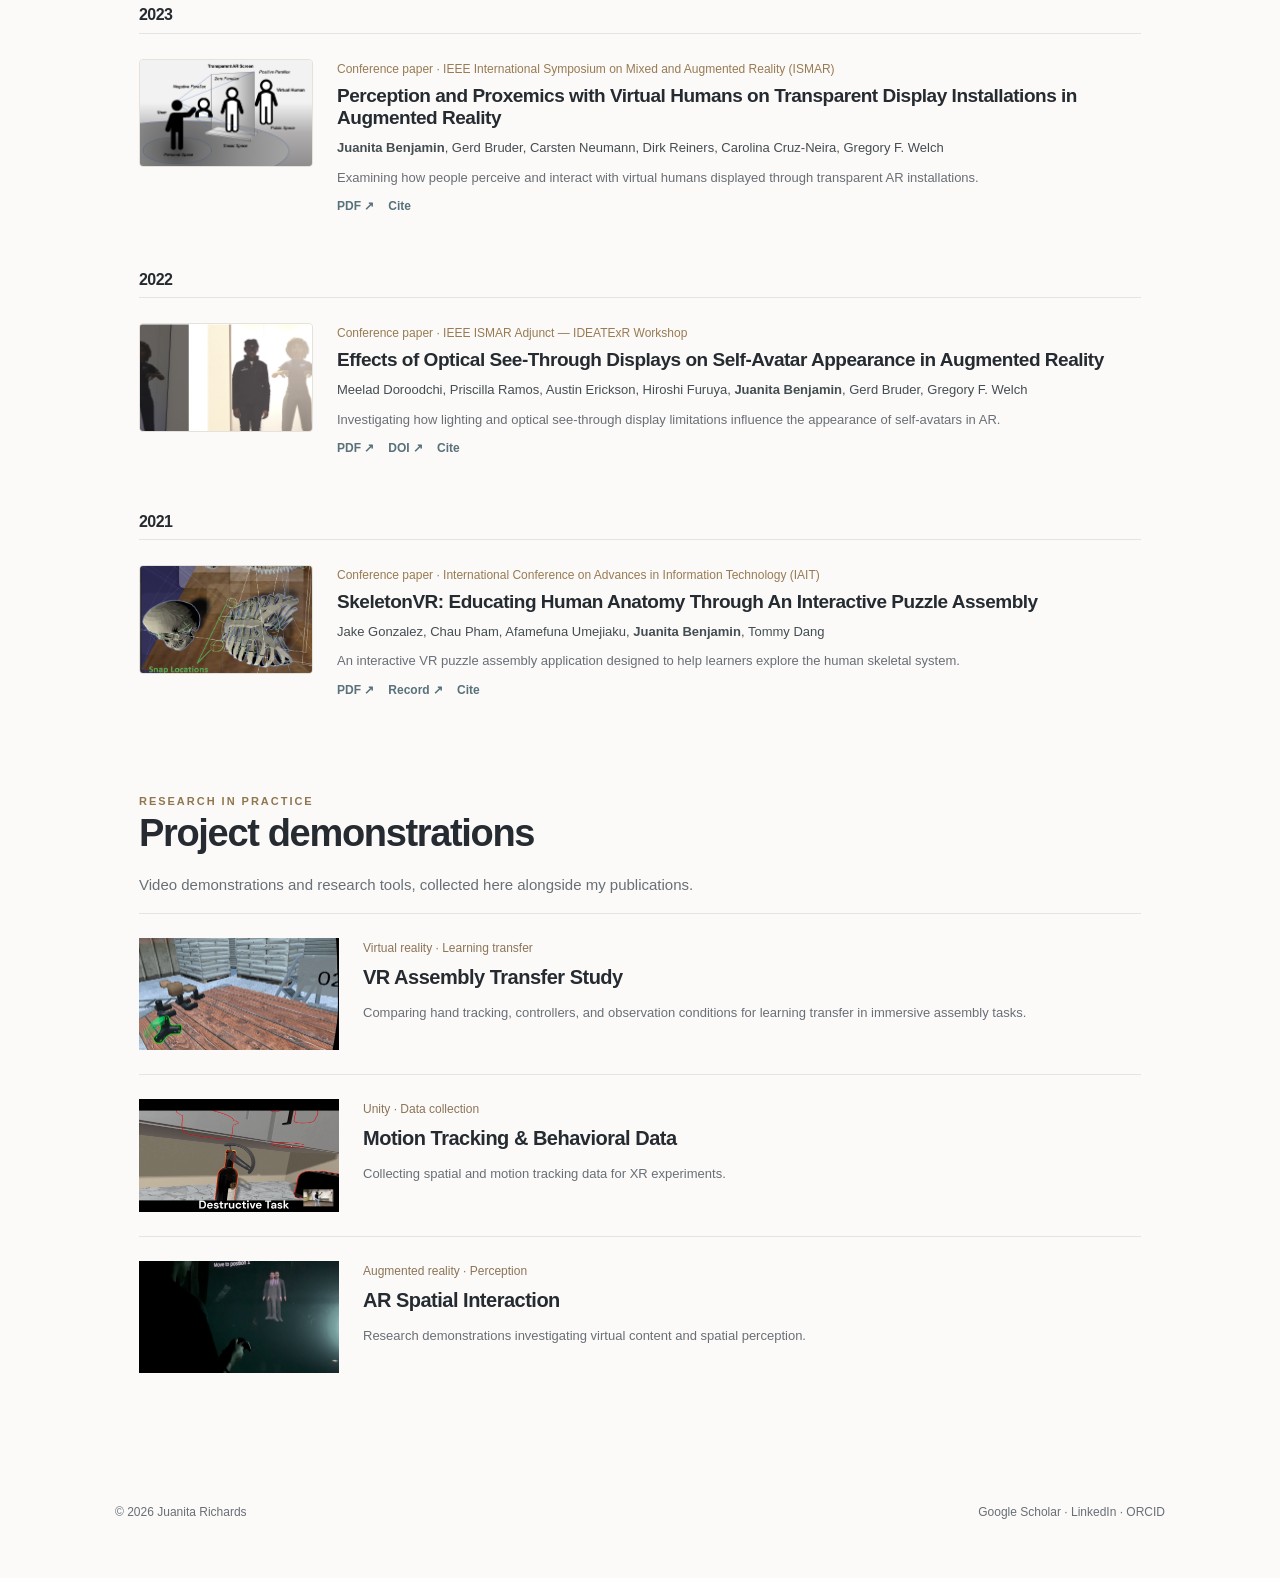
==== commit 3fe5e6fd: "I am comfortable with this update" ====
--- a/Publications.html
+++ b/Publications.html
@@ -112,35 +112,38 @@
         </div>
 
         <nav class="paper-jump" aria-label="Browse research">
-          <a href="#paper-journal">Journal articles</a>
-          <a href="#paper-conference">Conference papers</a>
+          <a href="#publications">Publications</a>
           <a href="#research-demos">Research demos</a>
         </nav>
 
       </section>
 
 
-      <!-- ===================================== -->
-      <!-- JOURNAL ARTICLES -->
-      <!-- ===================================== -->
-
-      <section class="papers-section" id="paper-journal">
-
-        <div class="paper-heading">
-          <h2>Journal Articles</h2>
-        </div>
-
-
-        <!-- PUBLICATION 1 -->
-
-        <article class="paper-entry" id="paper-1">
+    <!-- ===================================== -->
+    <!-- PUBLICATIONS — NEWEST FIRST -->
+    <!-- ===================================== -->
+
+    <section class="papers-section" id="publications">
+
+      <div class="paper-heading">
+        <h2>Publications</h2>
+      </div>
+
+      <!-- ===================================== -->
+      <!-- 2026 -->
+      <!-- ===================================== -->
+
+      <h3 class="publication-year-heading" style="font-size:16px; font-weight:650; margin:28px 0 8px;">2026</h3>
+
+      <!-- PAPER-7 -->
+
+      <article class="paper-entry" id="paper-7">
 
           <div class="paper-year">
-            2024
-          </div>
-
-          <div class="paper-media" data-paper-media="1">
-
+            2026
+          </div>
+
+          <div class="paper-media" data-paper-media="7">
             <div
               class="paper-media-placeholder"
               aria-label="Publication visual placeholder"
@@ -148,66 +151,131 @@
               <span aria-hidden="true">JR ✦</span>
               <small>Research visual</small>
             </div>
-
           </div>
 
           <div class="paper-body">
 
             <div class="paper-type">
-              Journal article · IEEE Transactions on Visualization
-              and Computer Graphics (TVCG)
+              Conference paper · ACM Symposium on Virtual Reality Software and Technology (VRST 2026)
             </div>
 
             <h3>
               <a
-                href="https://doi.org/10.1109/TVCG.2024.3456196"
-                target="_blank"
-                rel="noopener noreferrer"
-              >
-                Cultural Reflections in Virtual Reality:
-                The Effects of User Ethnicity in Avatar
-                Matching Experiences on Sense of Embodiment
+                href="https://vrst.acm.org/vrst2026/program_papers/"
+                target="_blank"
+                rel="noopener noreferrer"
+              >
+                Utilizing Precues and Interaction Cues in Target-Dense Task Environments
               </a>
             </h3>
 
             <p class="paper-authors">
-              Tiffany D. Do, Juanita Benjamin,
-              Camille Isabella Protko, Ryan P. McMahan
+              Jacob Belga, <strong>Juanita Benjamin</strong>, Qidi J. Wang,
+              Bettina Schlager, Jen-Shuo Liu, Ryan McKendrick,
+              Ryan P. McMahan, Steven Feiner, Joseph LaViola
             </p>
 
             <p class="paper-desc">
-              Research into how matching avatar ethnicity and
-              gender affects sense of embodiment in VR.
+              Investigating visual precues and interaction cues for target-dense
+              tasks, including how look cues support targets outside the user's
+              immediate field of view and how overlapping cues affect comfort.
             </p>
 
             <div class="paper-actions">
-
-              <a
-                href="https://du-divalab.github.io/publications/files/CulturalReflectionsVR2024.pdf"
-                target="_blank"
-                rel="noopener noreferrer"
-              >
-                PDF ↗
-              </a>
-
-              <a
-                href="https://doi.org/10.1109/TVCG.2024.3456196"
-                target="_blank"
-                rel="noopener noreferrer"
-              >
-                DOI ↗
+              <a
+                href="https://vrst.acm.org/vrst2026/program_papers/"
+                target="_blank"
+                rel="noopener noreferrer"
+              >
+                Conference program ↗
               </a>
 
               <button
                 class="cite-button"
-                data-paper="0"
+                data-paper="6"
                 type="button"
               >
                 Cite
               </button>
 
-              <a
-                href="#paper-1"
+              <a href="#paper-7" aria-label="Permanent link to this paper">
+                # Link
+              </a>
+            </div>
+
+          </div>
+
+        </article>
+
+      <!-- PAPER-2 -->
+
+      <article class="paper-entry" id="paper-2">
+
+          <div class="paper-year">
+            2026
+          </div>
+
+          <div class="paper-media" data-paper-media="2">
+
+            <div
+              class="paper-media-placeholder"
+              aria-label="Publication visual placeholder"
+            >
+              <span aria-hidden="true">JR✦</span>
+              <small>Research visual</small>
+            </div>
+
+          </div>
+
+          <div class="paper-body">
+
+            <div class="paper-type">
+              Under Review
+            </div>
+
+            <h3>
+              <a href="" target="_blank" rel="noopener noreferrer">
+                Bortner-Measured Behavioral Tendencies and Performance Across Constructive and Destructive Virtual Reality Tasks
+              </a>
+            </h3>
+
+            <p class="paper-authors">
+              <strong>Juanita Benjamin</strong>, Alex T Da Vera Cruz,
+              Lorance Lisle, Ryan P. McMahan
+            </p>
+
+            <p class="paper-desc">
+            
+            </p>
+
+            <div class="paper-actions">
+
+              <a
+                href=""
+                target="_blank"
+                rel="noopener noreferrer"
+              >
+                PDF ↗
+              </a>
+
+              <a
+                href=""
+                target="_blank"
+                rel="noopener noreferrer"
+              >
+                DOI ↗
+              </a>
+
+              <button
+                class="cite-button"
+                data-paper=""
+                type="button"
+              >
+                Cite
+              </button>
+
+              <a
+                href="#paper-2"
                 aria-label="Permanent link to this paper"
               >
                 <!-- # Link -->
@@ -216,32 +284,24 @@
             </div>
 
           </div>
-
+        <!-- PUBLICATION 3 -->
         </article>
 
-      </section>
-
-
-      <!-- ===================================== -->
-      <!-- CONFERENCE PAPERS -->
-      <!-- ===================================== -->
-
-      <section class="papers-section" id="paper-conference">
-
-        <div class="paper-heading">
-          <h2>Conference Papers</h2>
-        </div>
-
-
-        <!-- PUBLICATION 2 -->
-
-        <article class="paper-entry" id="paper-2">
+      <!-- ===================================== -->
+      <!-- 2024 -->
+      <!-- ===================================== -->
+
+      <h3 class="publication-year-heading" style="font-size:16px; font-weight:650; margin:28px 0 8px;">2024</h3>
+
+      <!-- PAPER-1 -->
+
+      <article class="paper-entry" id="paper-1">
 
           <div class="paper-year">
             2024
           </div>
 
-          <div class="paper-media" data-paper-media="2">
+          <div class="paper-media" data-paper-media="1">
 
             <div
               class="paper-media-placeholder"
@@ -256,6 +316,94 @@
           <div class="paper-body">
 
             <div class="paper-type">
+              Journal article · IEEE Transactions on Visualization
+              and Computer Graphics (TVCG)
+            </div>
+
+            <h3>
+              <a
+                href="https://doi.org/10.1109/TVCG.2024.3456196"
+                target="_blank"
+                rel="noopener noreferrer"
+              >
+                Cultural Reflections in Virtual Reality:
+                The Effects of User Ethnicity in Avatar
+                Matching Experiences on Sense of Embodiment
+              </a>
+            </h3>
+
+            <p class="paper-authors">
+              Tiffany D. Do,<strong> Juanita Benjamin</strong>,
+              Camille Isabella Protko, Ryan P. McMahan
+            </p>
+
+            <p class="paper-desc">
+              Research into how matching avatar ethnicity and
+              gender affects sense of embodiment in VR.
+            </p>
+
+            <div class="paper-actions">
+
+              <a
+                href="https://du-divalab.github.io/publications/files/CulturalReflectionsVR2024.pdf"
+                target="_blank"
+                rel="noopener noreferrer"
+              >
+                PDF ↗
+              </a>
+
+              <a
+                href="https://doi.org/10.1109/TVCG.2024.3456196"
+                target="_blank"
+                rel="noopener noreferrer"
+              >
+                DOI ↗
+              </a>
+
+              <button
+                class="cite-button"
+                data-paper="0"
+                type="button"
+              >
+                Cite
+              </button>
+
+              <a
+                href="#paper-1"
+                aria-label="Permanent link to this paper"
+              >
+                <!-- # Link -->
+              </a>
+
+            </div>
+
+          </div>
+
+        </article>
+
+      <!-- PAPER-3 -->
+
+      <article class="paper-entry" id="paper-3">
+
+          <div class="paper-year">
+            2024
+          </div>
+
+          <div class="paper-media" data-paper-media="3">
+
+            <div
+              class="paper-media-placeholder"
+              aria-label="Publication visual placeholder"
+            >
+              <span aria-hidden="true">JR✦</span>
+              <small>Research visual</small>
+            </div>
+
+          </div>
+
+          <div class="paper-body">
+
+            <div class="paper-type">
               Conference paper · IEEE Conference on Virtual Reality
               and 3D User Interfaces (IEEE VR)
             </div>
@@ -272,7 +420,7 @@
             </h3>
 
             <p class="paper-authors">
-              Juanita Benjamin, Austin Erickson,
+              <strong>Juanita Benjamin</strong>, Austin Erickson,
               Matthew Gottsacker, Gerd Bruder, Greg Welch
             </p>
 
@@ -284,7 +432,7 @@
             <div class="paper-actions">
 
               <a
-                href="https://sreal.ucf.edu/wp-content/uploads/2024/02/Benjamin2024.pdf"
+                href="https://drive.google.com/file/d/12sAA-6zBnogzAZfceXnG2zpxwfcgXzoU/view"
                 target="_blank"
                 rel="noopener noreferrer"
               >
@@ -301,14 +449,14 @@
 
               <button
                 class="cite-button"
-                data-paper="1"
+                data-paper="2"
                 type="button"
               >
                 Cite
               </button>
 
               <a
-                href="#paper-2"
+                href="#paper-3"
                 aria-label="Permanent link to this paper"
               >
                 <!-- # Link -->
@@ -320,16 +468,21 @@
 
         </article>
 
-
-        <!-- PUBLICATION 3 -->
-
-        <article class="paper-entry" id="paper-3">
+      <!-- ===================================== -->
+      <!-- 2023 -->
+      <!-- ===================================== -->
+
+      <h3 class="publication-year-heading" style="font-size:16px; font-weight:650; margin:28px 0 8px;">2023</h3>
+
+      <!-- PAPER-4 -->
+
+      <article class="paper-entry" id="paper-4">
 
           <div class="paper-year">
             2023
           </div>
 
-          <div class="paper-media" data-paper-media="3">
+          <div class="paper-media" data-paper-media="4">
 
             <div
               class="paper-media-placeholder"
@@ -360,7 +513,7 @@
             </h3>
 
             <p class="paper-authors">
-              Juanita Benjamin, Gerd Bruder, Carsten Neumann,
+              <strong>Juanita Benjamin</strong>, Gerd Bruder, Carsten Neumann,
               Dirk Reiners, Carolina Cruz-Neira, Gregory F. Welch
             </p>
 
@@ -381,14 +534,14 @@
 
               <button
                 class="cite-button"
-                data-paper="2"
+                data-paper="3"
                 type="button"
               >
                 Cite
               </button>
 
               <a
-                href="#paper-3"
+                href="#paper-4"
                 aria-label="Permanent link to this paper"
               >
                 <!-- # Link -->
@@ -400,16 +553,21 @@
 
         </article>
 
-
-        <!-- PUBLICATION 4 -->
-
-        <article class="paper-entry" id="paper-4">
+      <!-- ===================================== -->
+      <!-- 2022 -->
+      <!-- ===================================== -->
+
+      <h3 class="publication-year-heading" style="font-size:16px; font-weight:650; margin:28px 0 8px;">2022</h3>
+
+      <!-- PAPER-5 -->
+
+      <article class="paper-entry" id="paper-5">
 
           <div class="paper-year">
             2022
           </div>
 
-          <div class="paper-media" data-paper-media="4">
+          <div class="paper-media" data-paper-media="5">
 
             <div
               class="paper-media-placeholder"
@@ -441,7 +599,7 @@
 
             <p class="paper-authors">
               Meelad Doroodchi, Priscilla Ramos, Austin Erickson,
-              Hiroshi Furuya, Juanita Benjamin, Gerd Bruder,
+              Hiroshi Furuya, <strong>Juanita Benjamin</strong>, Gerd Bruder,
               Gregory F. Welch
             </p>
 
@@ -471,14 +629,14 @@
 
               <button
                 class="cite-button"
-                data-paper="3"
+                data-paper="4"
                 type="button"
               >
                 Cite
               </button>
 
               <a
-                href="#paper-4"
+                href="#paper-5"
                 aria-label="Permanent link to this paper"
               >
                 <!-- # Link -->
@@ -490,16 +648,21 @@
 
         </article>
 
-
-        <!-- PUBLICATION 5 -->
-
-        <article class="paper-entry" id="paper-5">
+      <!-- ===================================== -->
+      <!-- 2021 -->
+      <!-- ===================================== -->
+
+      <h3 class="publication-year-heading" style="font-size:16px; font-weight:650; margin:28px 0 8px;">2021</h3>
+
+      <!-- PAPER-6 -->
+
+      <article class="paper-entry" id="paper-6">
 
           <div class="paper-year">
             2021
           </div>
 
-          <div class="paper-media" data-paper-media="5">
+          <div class="paper-media" data-paper-media="6">
 
             <div
               class="paper-media-placeholder"
@@ -531,7 +694,7 @@
 
             <p class="paper-authors">
               Jake Gonzalez, Chau Pham, Afamefuna Umejiaku,
-              Juanita Benjamin, Tommy Dang
+              <strong>Juanita Benjamin</strong>, Tommy Dang
             </p>
 
             <p class="paper-desc">
@@ -559,14 +722,14 @@
 
               <button
                 class="cite-button"
-                data-paper="4"
+                data-paper="5"
                 type="button"
               >
                 Cite
               </button>
 
               <a
-                href="#paper-5"
+                href="#paper-6"
                 aria-label="Permanent link to this paper"
               >
                 <!-- # Link -->
@@ -578,8 +741,7 @@
 
         </article>
 
-      </section>
-
+    </section>
 
       <!-- ===================================== -->
       <!-- RESEARCH DEMONSTRATIONS -->
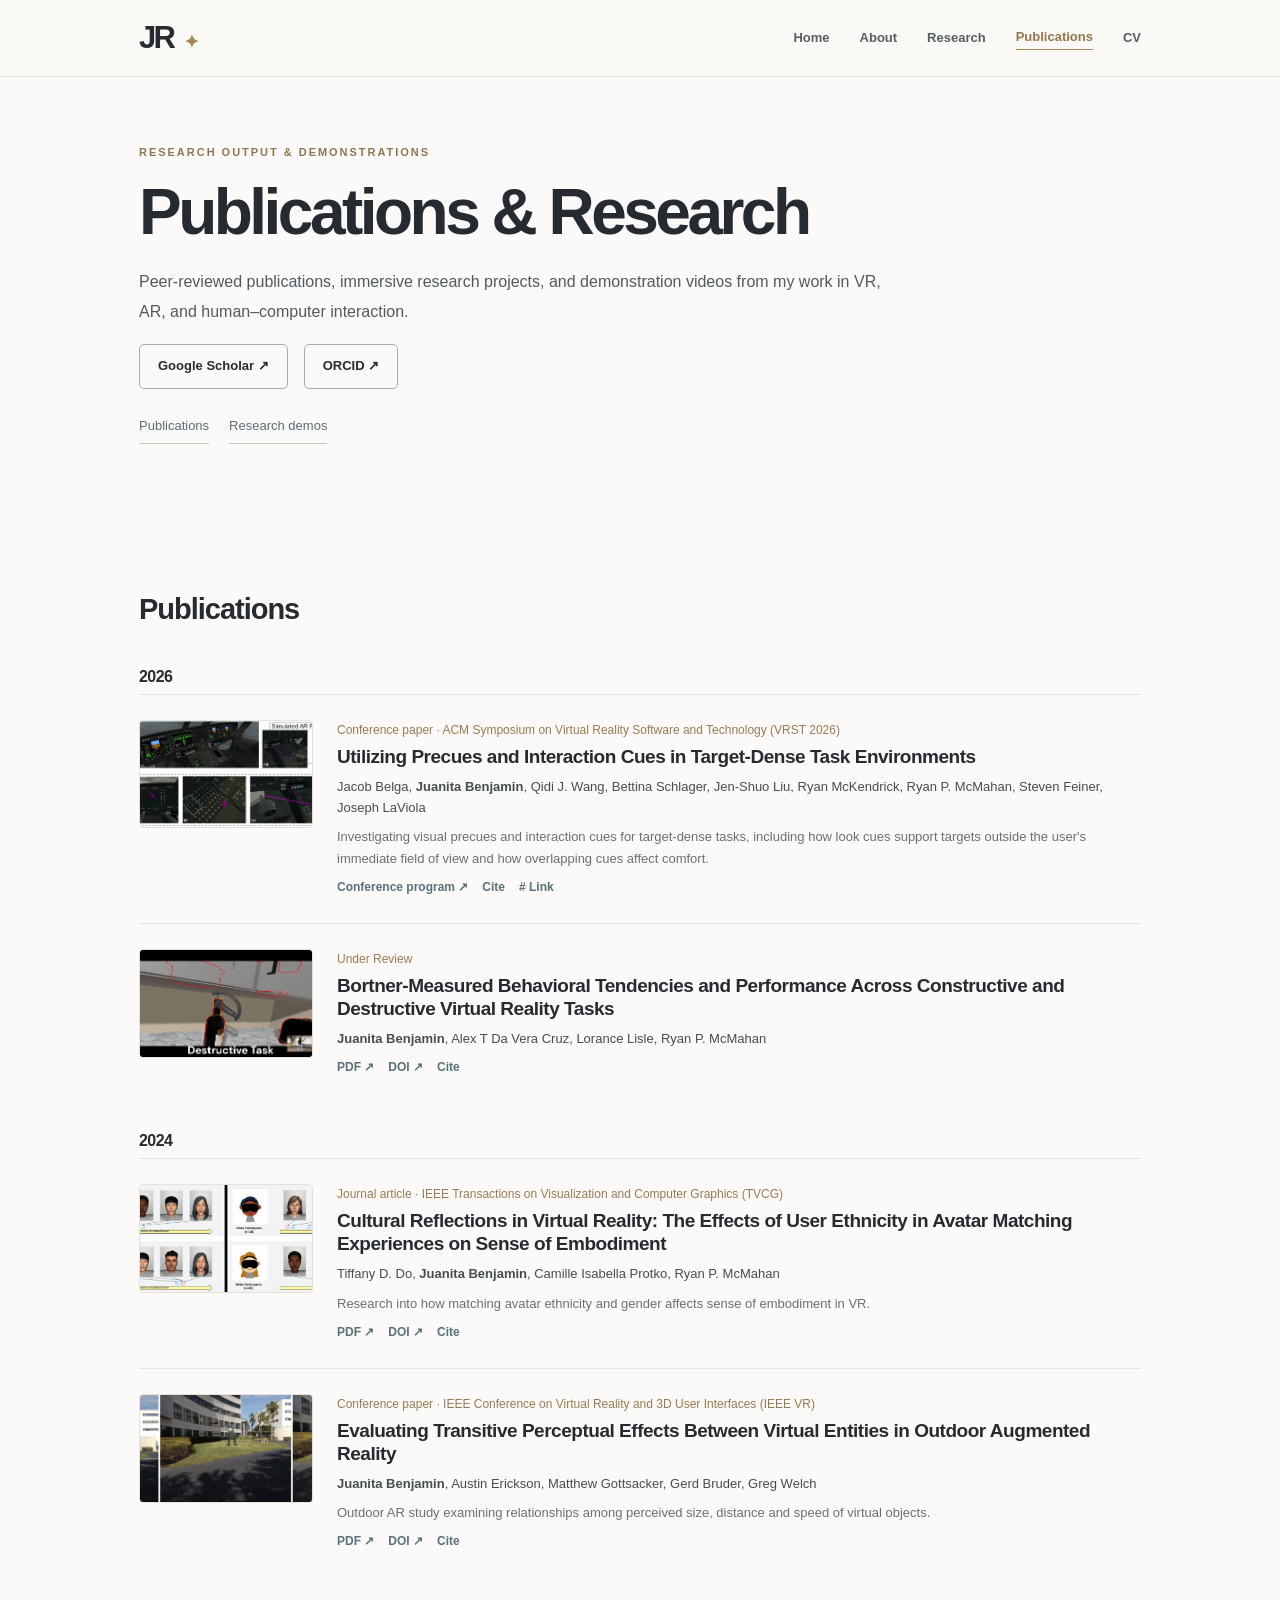
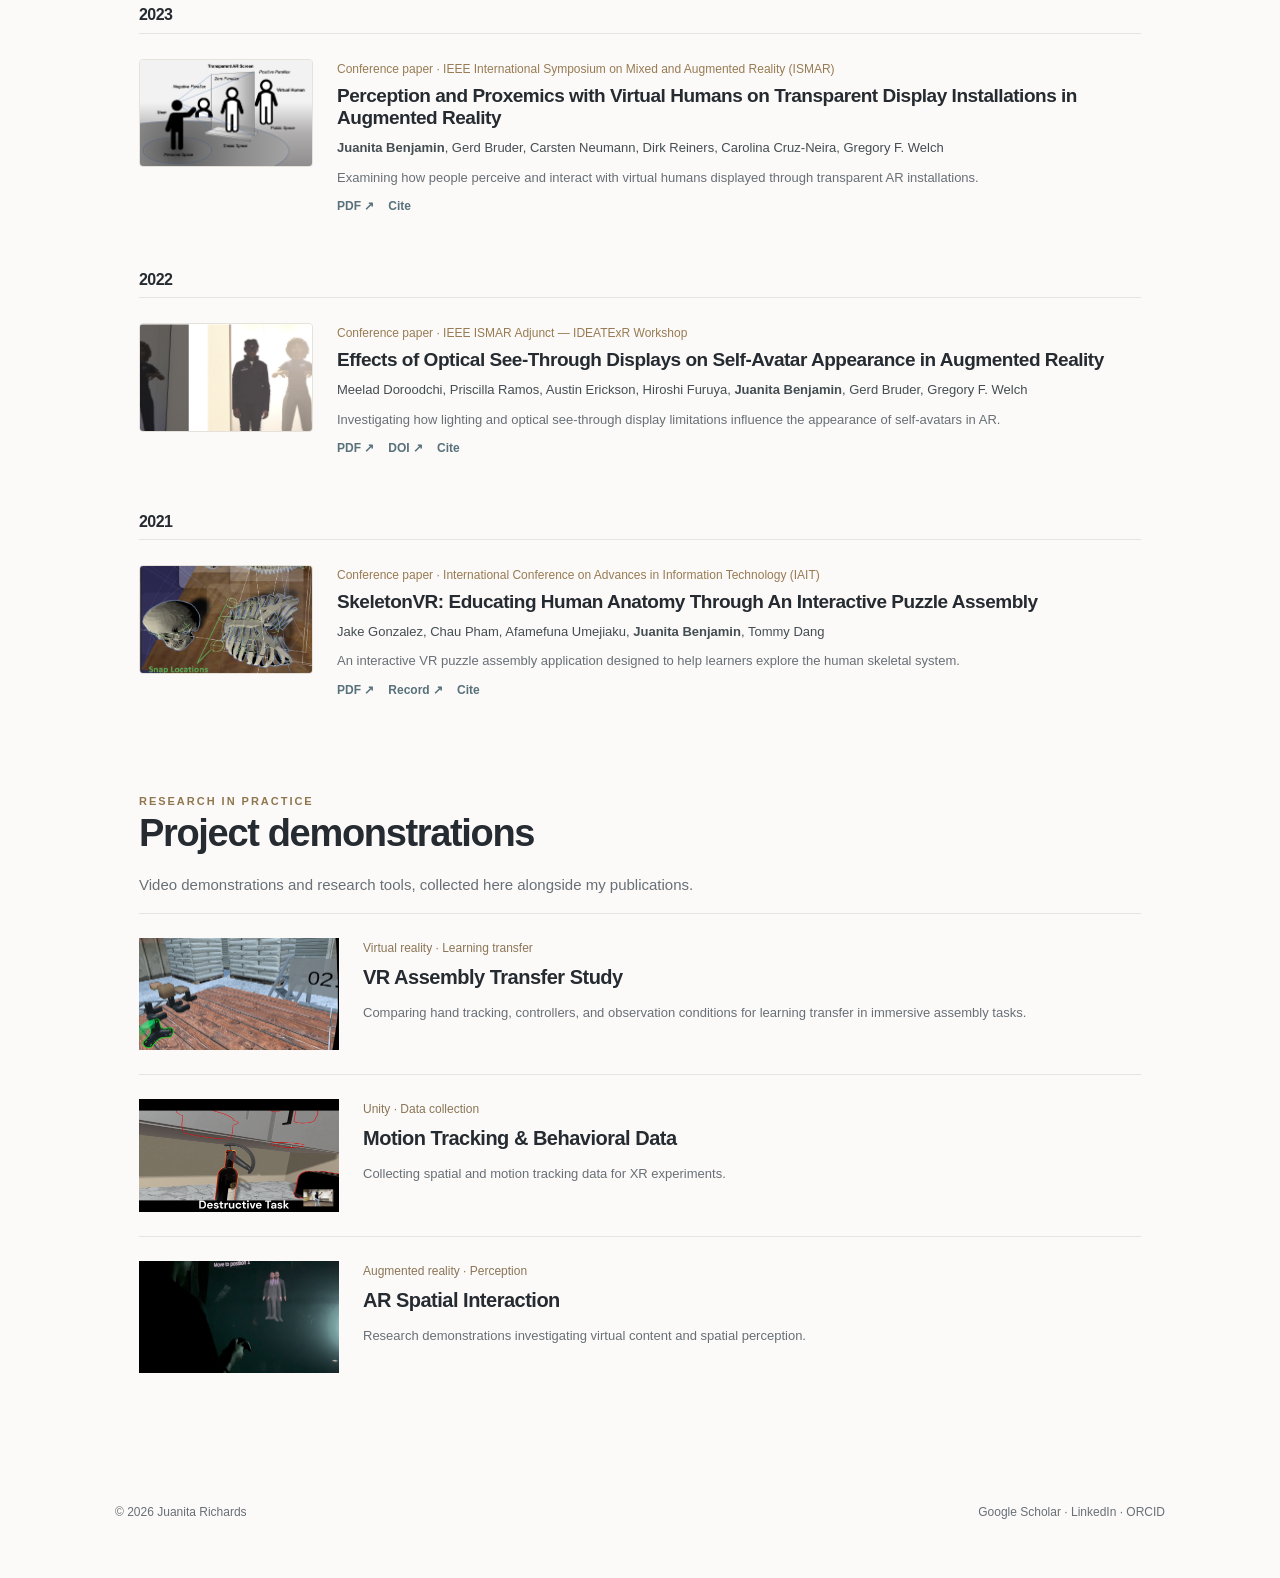
==== commit 227438d2: "Added a favicon" ====
--- a/Publications.html
+++ b/Publications.html
@@ -29,17 +29,17 @@
     <link
       rel="icon"
       type="image/svg+xml"
-      href="Files/Images/Icon/jr-favicon.svg"
+      href="Files/Images/Icons/favicon.svg"
     />
     <link
       rel="icon"
       type="image/png"
-      href="Files/Images/Icon/jr-favicon.png"
+      href="Files/Images/Icons/jr-favicon.png"
     />
     <link
       rel="icon"
       sizes="any"
-      href="Files/Images/Icon/jr-favicon.ico"
+      href="Files/Images/Icons/jr-favicon.ico"
     />
   </head>
 
@@ -326,9 +326,7 @@
                 target="_blank"
                 rel="noopener noreferrer"
               >
-                Cultural Reflections in Virtual Reality:
-                The Effects of User Ethnicity in Avatar
-                Matching Experiences on Sense of Embodiment
+                Cultural Reflections in Virtual Reality: The Effects of User Ethnicity in Avatar Matching Experiences on Sense of Embodiment
               </a>
             </h3>
 
@@ -414,8 +412,7 @@
                 target="_blank"
                 rel="noopener noreferrer"
               >
-                Evaluating Transitive Perceptual Effects Between
-                Virtual Entities in Outdoor Augmented Reality
+                Evaluating Transitive Perceptual Effects Between Virtual Entities in Outdoor Augmented Reality
               </a>
             </h3>
 
@@ -507,8 +504,7 @@
                 target="_blank"
                 rel="noopener noreferrer"
               >
-                Perception and Proxemics with Virtual Humans on
-                Transparent Display Installations in Augmented Reality
+                Perception and Proxemics with Virtual Humans on Transparent Display Installations in Augmented Reality
               </a>
             </h3>
 
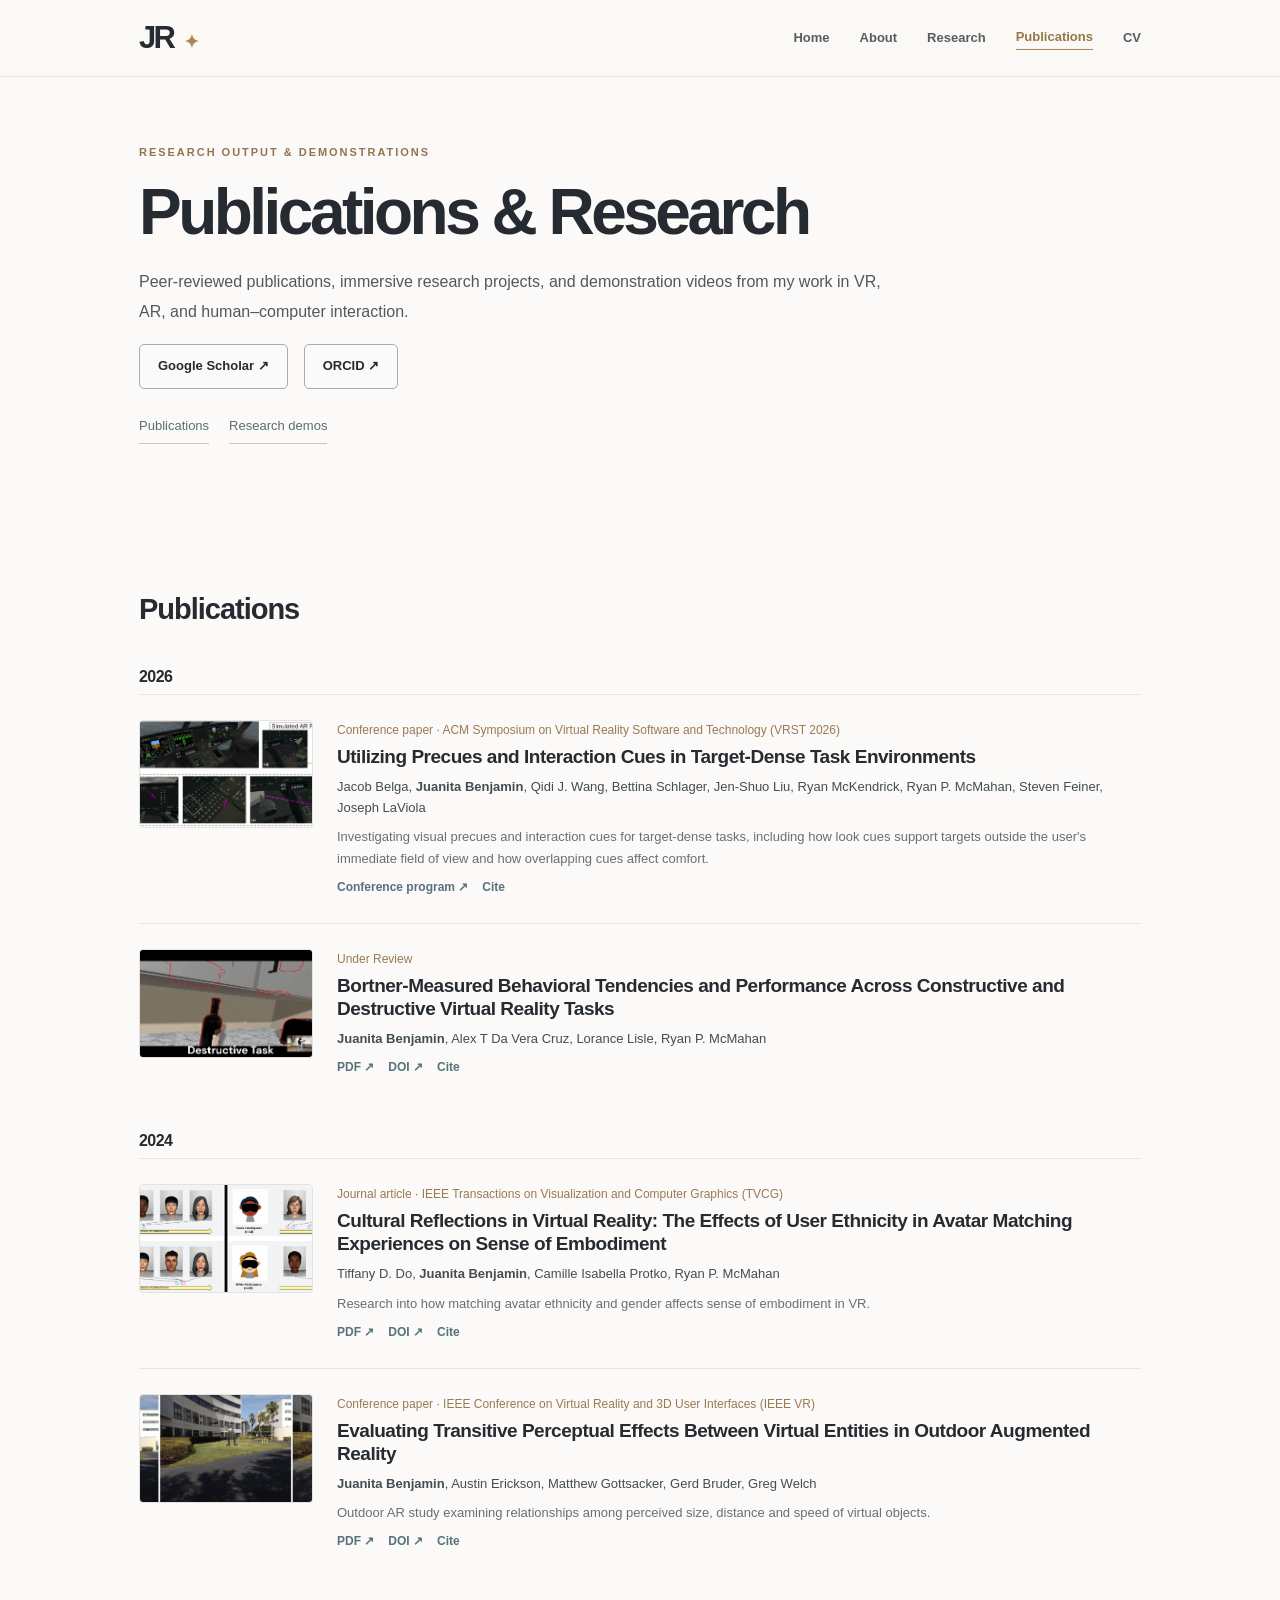
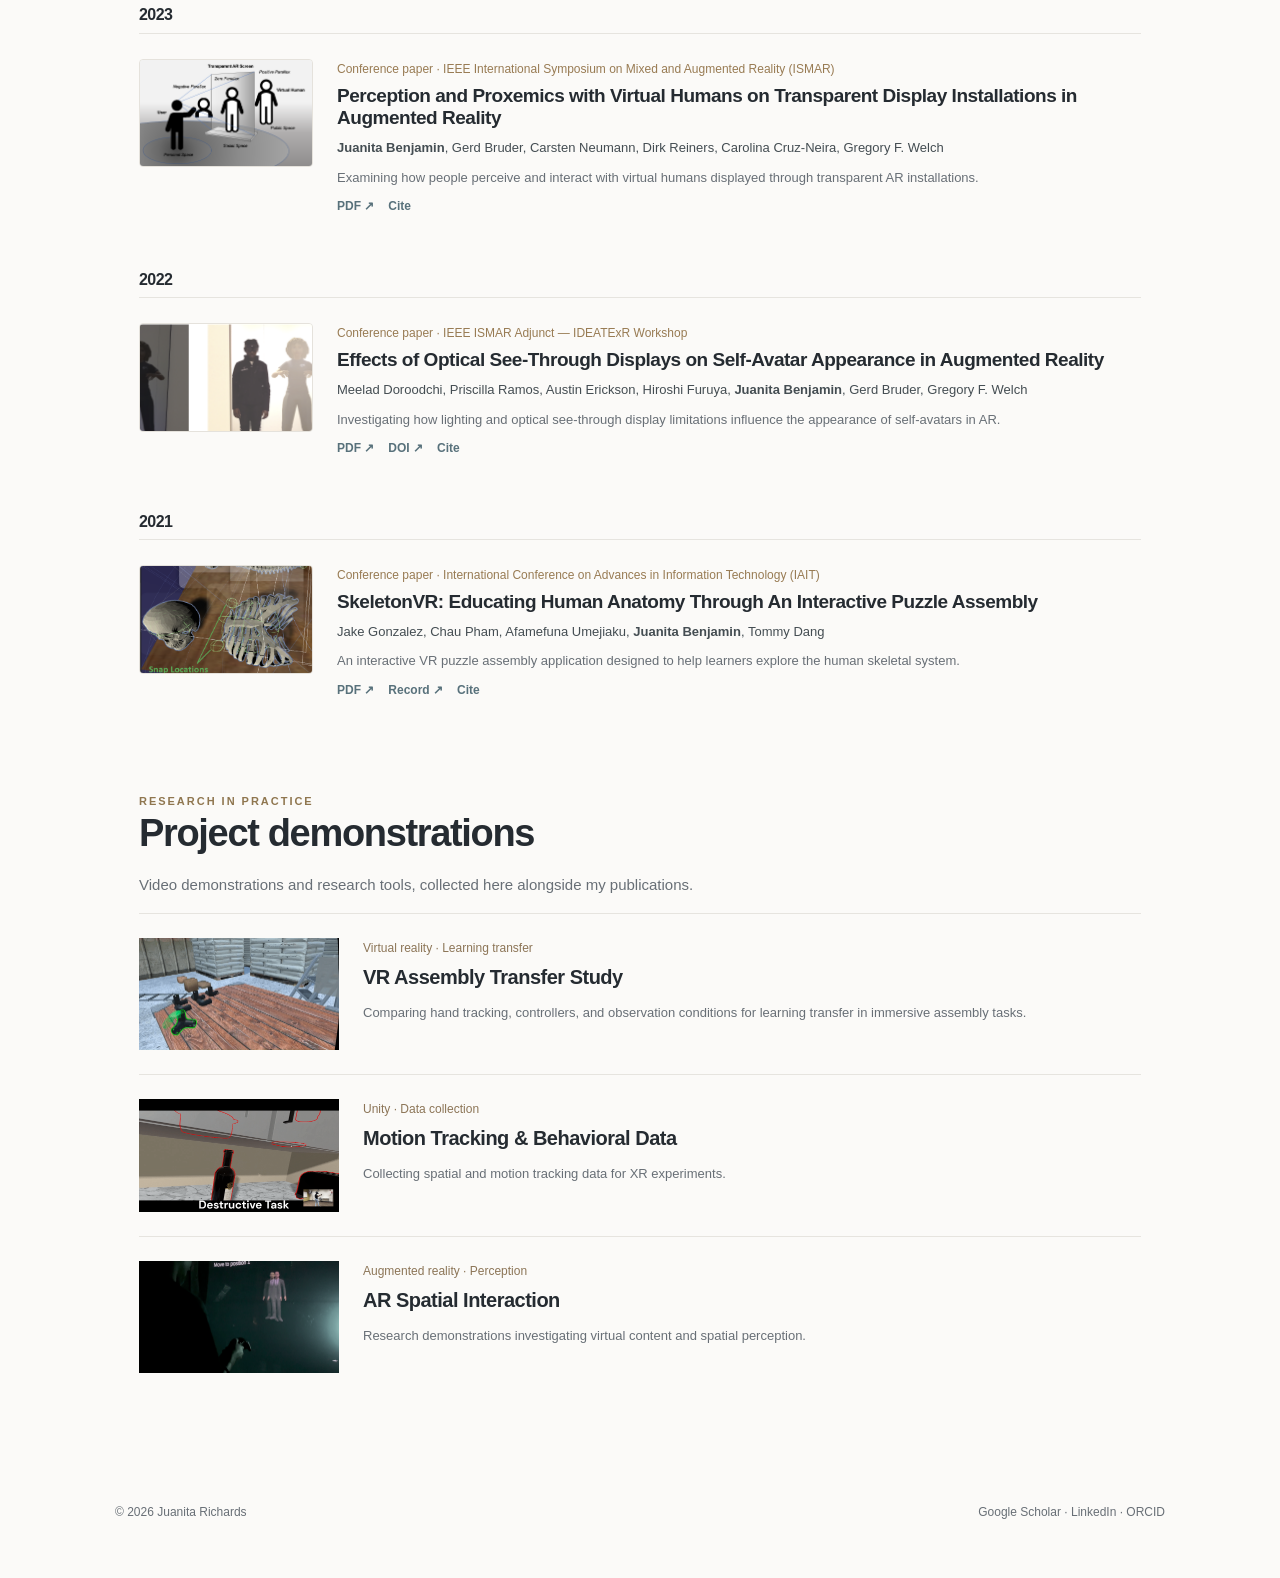
==== commit 2375b883: "Removed a link" ====
--- a/Publications.html
+++ b/Publications.html
@@ -199,7 +199,7 @@
               </button>
 
               <a href="#paper-7" aria-label="Permanent link to this paper">
-                # Link
+                <!-- # Link -->
               </a>
             </div>
 
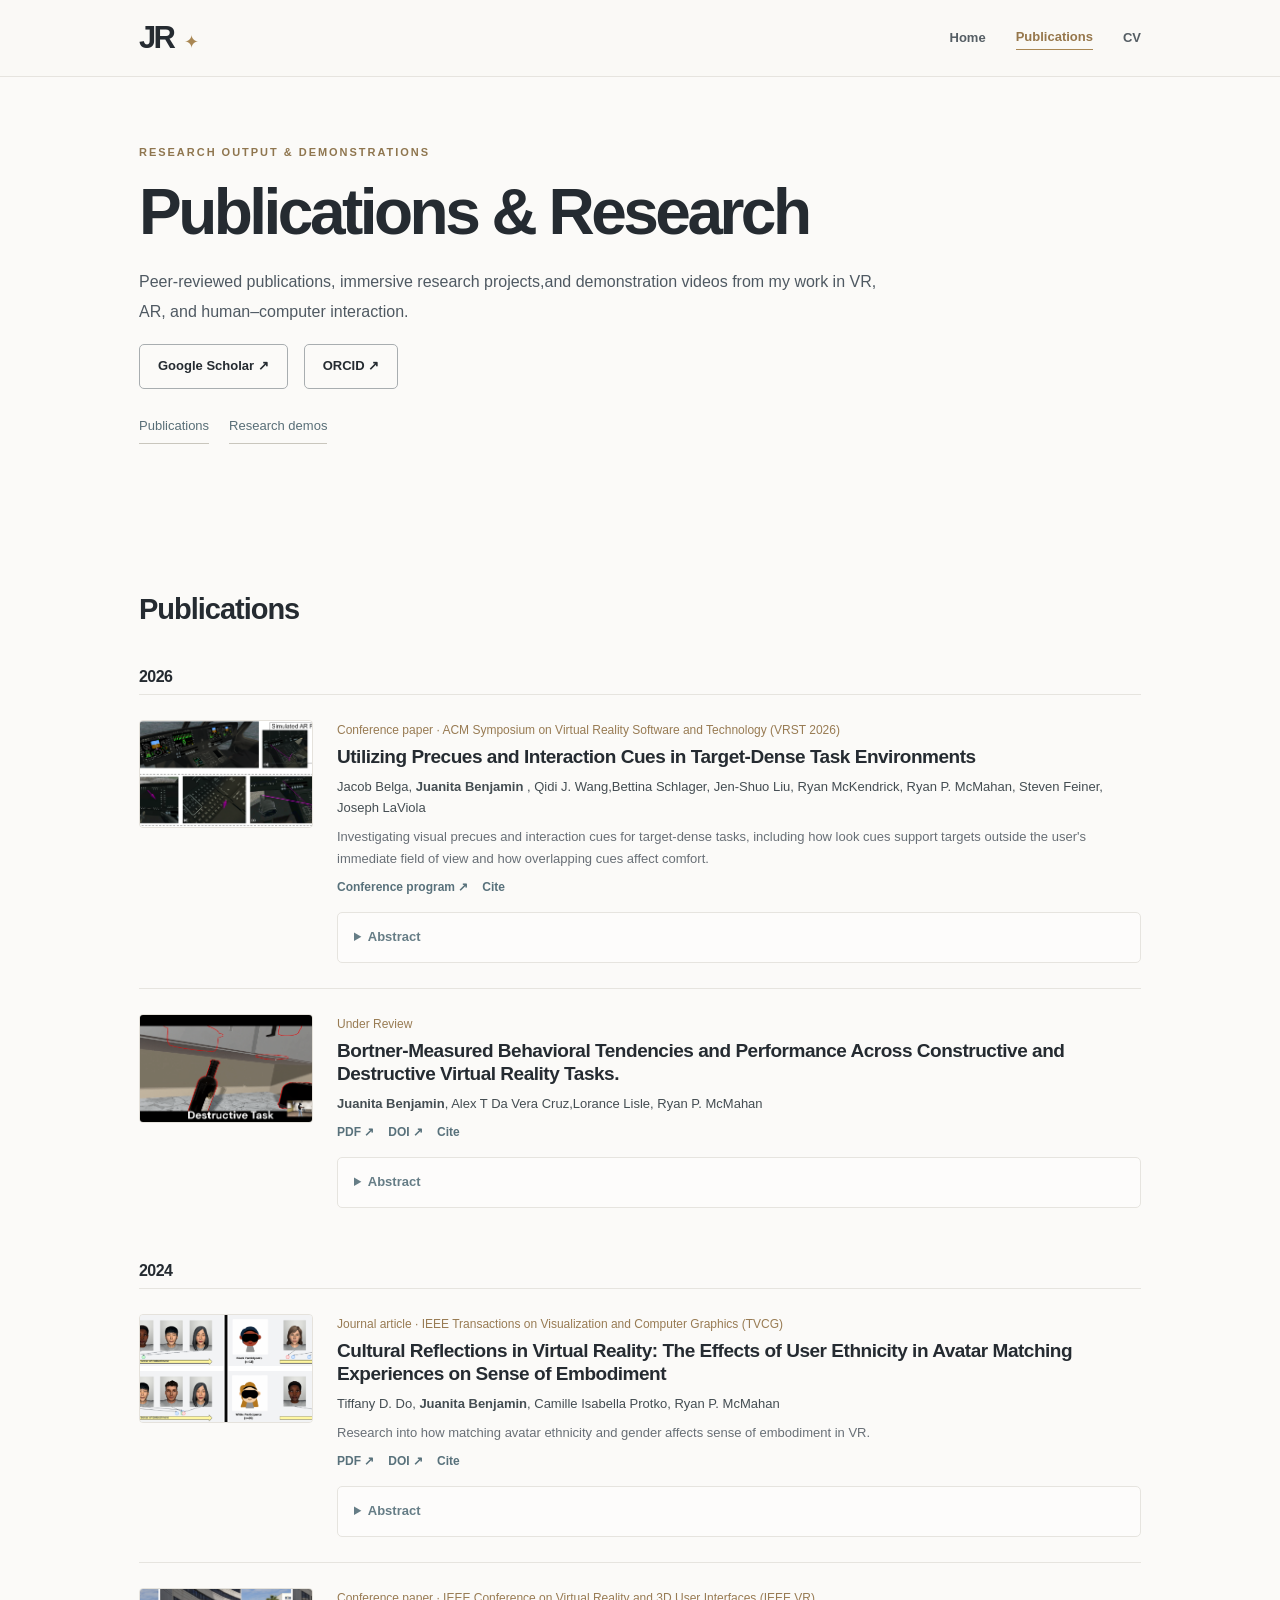
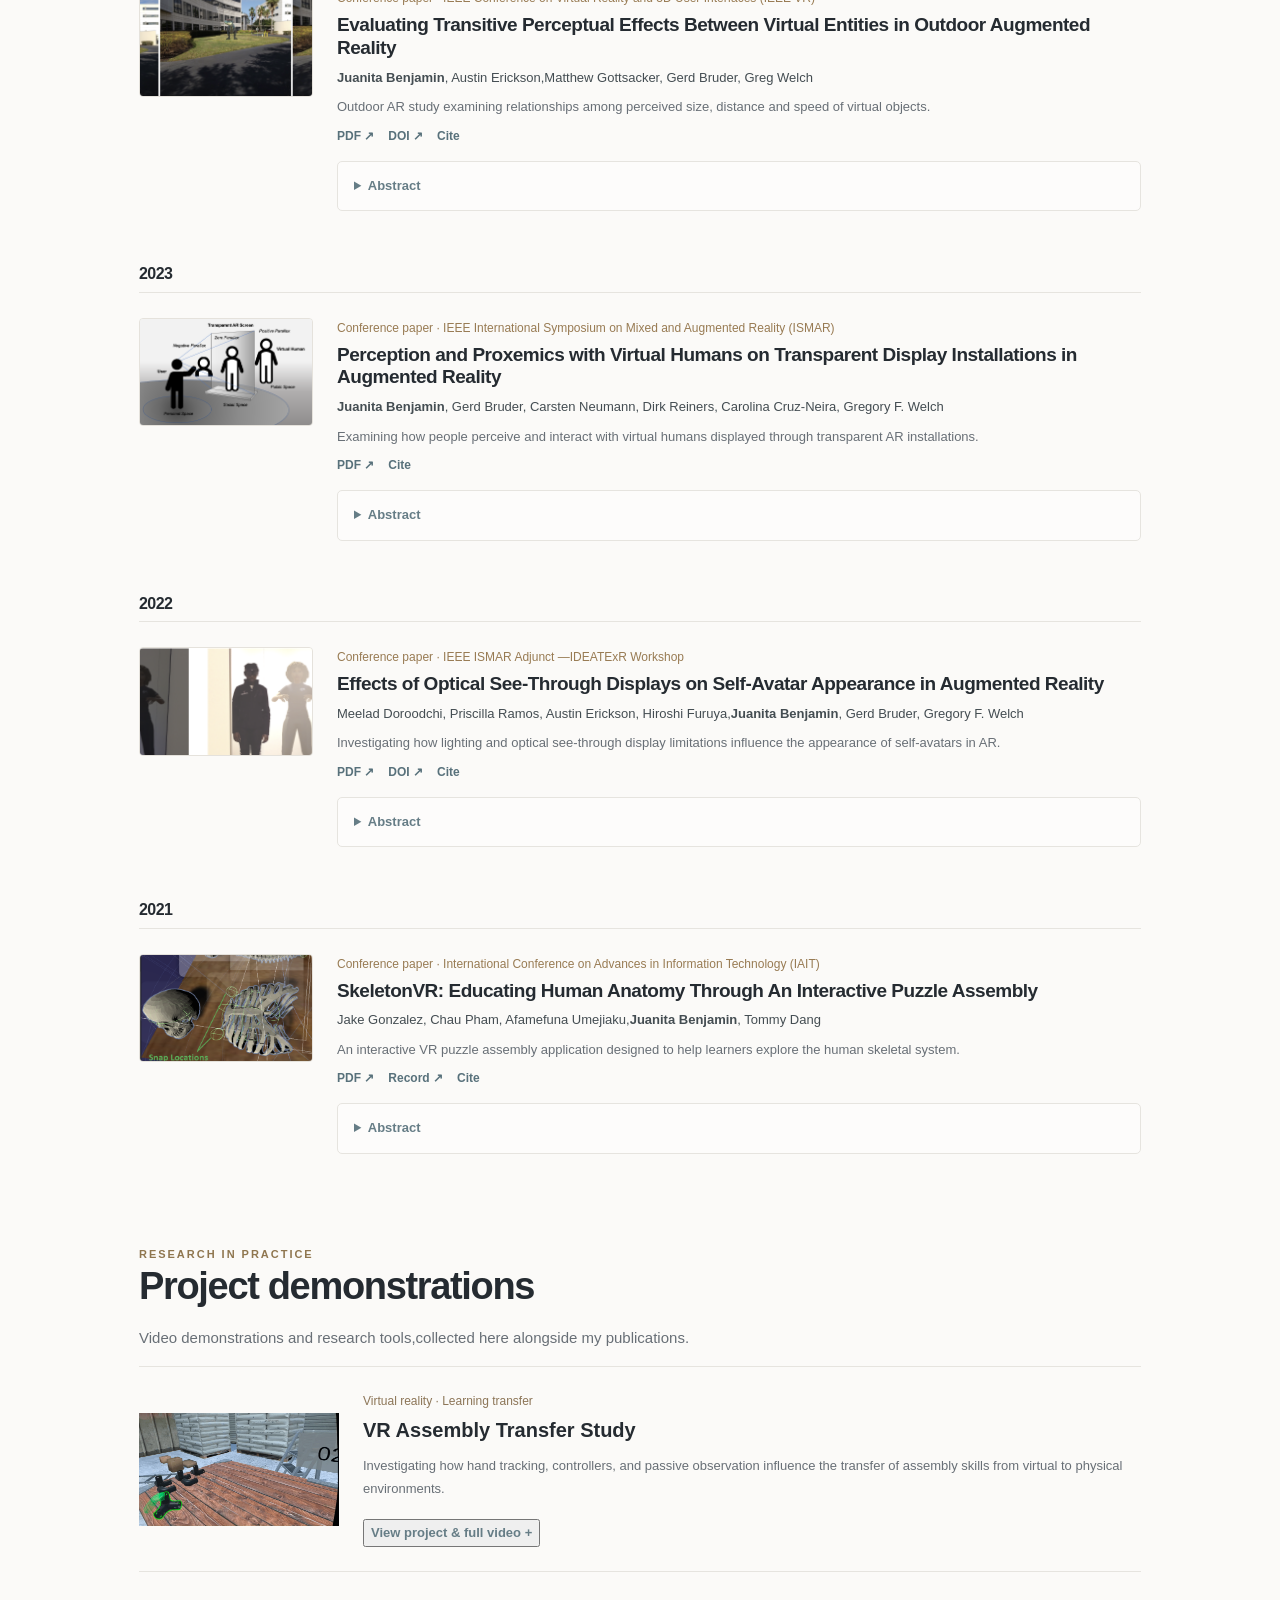
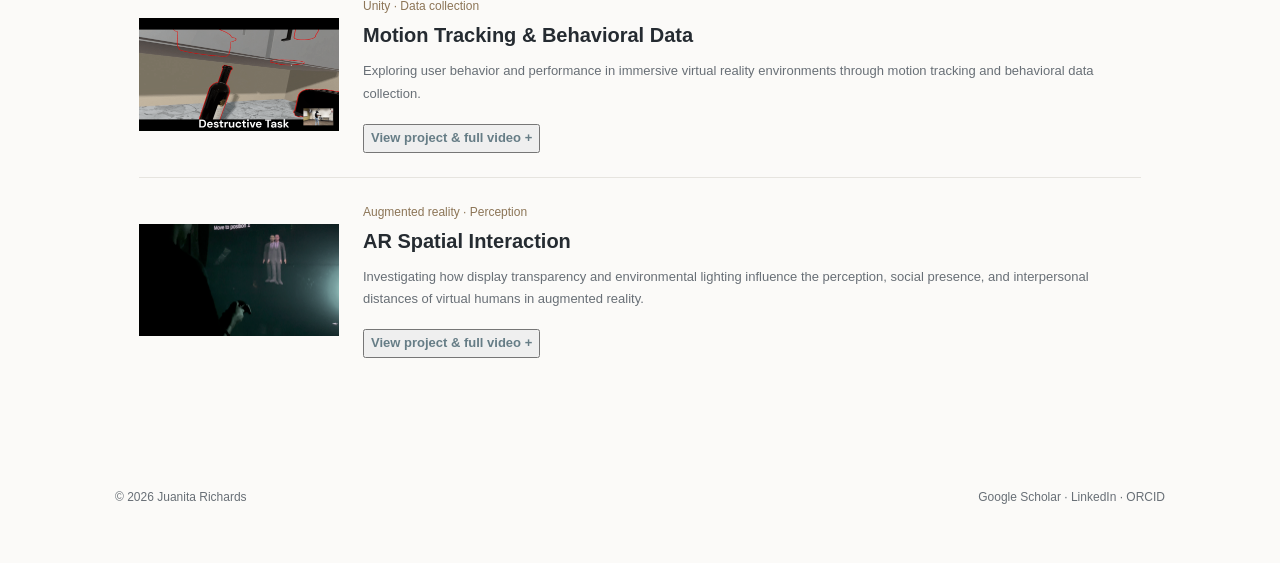
==== commit 2f9cfce2: "Updated the publications page a lot." ====
--- a/Publications.html
+++ b/Publications.html
@@ -1,868 +1,460 @@
 
 <!DOCTYPE html>
 <html lang="en">
-  <head>
-    <meta charset="utf-8" />
-    <meta name="viewport" content="width=device-width, initial-scale=1" />
-
-    <title>Publications &amp; Research | Juanita Richards</title>
-
-    <meta
-      name="description"
-      content="Publications and research demonstrations in human-computer interaction, XR, VR and AR."
-    />
-
-    <link rel="preconnect" href="https://fonts.googleapis.com" />
-    <link
-      rel="preconnect"
-      href="https://fonts.gstatic.com"
-      crossorigin
-    />
-
-    <link
-      href="https://fonts.googleapis.com/css2?family=DM+Sans:wght@400;500;600;700&amp;family=Fraunces:opsz,wght@9..144,500;9..144,600&amp;display=swap"
-      rel="stylesheet"
-    />
-
-    <link rel="stylesheet" href="css/style.css" />
-
-    <link
-      rel="icon"
-      type="image/svg+xml"
-      href="Files/Images/Icons/favicon.svg"
-    />
-    <link
-      rel="icon"
-      type="image/png"
-      href="Files/Images/Icons/jr-favicon.png"
-    />
-    <link
-      rel="icon"
-      sizes="any"
-      href="Files/Images/Icons/jr-favicon.ico"
-    />
-  </head>
-
-  <body>
-
-    <!-- NAVIGATION -->
-
-    <header>
-      <nav class="nav">
-
-        <a
-          class="logo"
-          href="index.html"
-          aria-label="Juanita Richards home"
-        >
-          JR <span>✦</span>
-        </a>
-
-        <div class="links">
-          <a href="index.html">Home</a>
-          <a href="index.html#about">About</a>
-          <a href="index.html#research">Research</a>
-          <a class="current" href="Publications.html">Publications</a>
-          <a href="CV.html">CV</a>
-        </div>
-
-      </nav>
-    </header>
-
-    <main class="wrap">
-
-      <!-- PAGE INTRODUCTION -->
-
-      <section class="section">
-
-        <div class="eyebrow">
-          Research output &amp; demonstrations
-        </div>
-
-        <h1 style="font-size:clamp(42px,5vw,65px);margin:12px 0 14px">
-          Publications &amp; Research
-        </h1>
-
-        <p class="lead" style="max-width:760px">
-          Peer-reviewed publications, immersive research projects,
-          and demonstration videos from my work in VR, AR,
-          and human–computer interaction.
-        </p>
-
-        <div class="buttons" style="margin-top:18px">
-
-          <a
-            class="button"
-            href="https://scholar.google.com/citations?user=bNdyRPQAAAAJ&amp;hl=en"
-            target="_blank"
-            rel="noopener noreferrer"
-          >
-            Google Scholar ↗
-          </a>
-
-          <a
-            class="button"
-            href="https://orcid.org/0000-0003-1308-6678"
-            target="_blank"
-            rel="noopener noreferrer"
-          >
-            ORCID ↗
-          </a>
-
-        </div>
-
-        <nav class="paper-jump" aria-label="Browse research">
-          <a href="#publications">Publications</a>
-          <a href="#research-demos">Research demos</a>
-        </nav>
-
-      </section>
-
-
-    <!-- ===================================== -->
-    <!-- PUBLICATIONS — NEWEST FIRST -->
-    <!-- ===================================== -->
-
-    <section class="papers-section" id="publications">
-
-      <div class="paper-heading">
-        <h2>Publications</h2>
-      </div>
-
-      <!-- ===================================== -->
-      <!-- 2026 -->
-      <!-- ===================================== -->
-
-      <h3 class="publication-year-heading" style="font-size:16px; font-weight:650; margin:28px 0 8px;">2026</h3>
-
-      <!-- PAPER-7 -->
-
-      <article class="paper-entry" id="paper-7">
-
-          <div class="paper-year">
-            2026
-          </div>
-
-          <div class="paper-media" data-paper-media="7">
-            <div
-              class="paper-media-placeholder"
-              aria-label="Publication visual placeholder"
-            >
-              <span aria-hidden="true">JR ✦</span>
-              <small>Research visual</small>
-            </div>
-          </div>
-
-          <div class="paper-body">
-
-            <div class="paper-type">
-              Conference paper · ACM Symposium on Virtual Reality Software and Technology (VRST 2026)
-            </div>
-
-            <h3>
-              <a
-                href="https://vrst.acm.org/vrst2026/program_papers/"
-                target="_blank"
-                rel="noopener noreferrer"
-              >
-                Utilizing Precues and Interaction Cues in Target-Dense Task Environments
-              </a>
-            </h3>
-
-            <p class="paper-authors">
-              Jacob Belga, <strong>Juanita Benjamin</strong>, Qidi J. Wang,
-              Bettina Schlager, Jen-Shuo Liu, Ryan McKendrick,
-              Ryan P. McMahan, Steven Feiner, Joseph LaViola
-            </p>
-
-            <p class="paper-desc">
-              Investigating visual precues and interaction cues for target-dense
-              tasks, including how look cues support targets outside the user's
-              immediate field of view and how overlapping cues affect comfort.
-            </p>
-
-            <div class="paper-actions">
-              <a
-                href="https://vrst.acm.org/vrst2026/program_papers/"
-                target="_blank"
-                rel="noopener noreferrer"
-              >
-                Conference program ↗
-              </a>
-
-              <button
-                class="cite-button"
-                data-paper="6"
-                type="button"
-              >
-                Cite
-              </button>
-
-              <a href="#paper-7" aria-label="Permanent link to this paper">
-                <!-- # Link -->
-              </a>
-            </div>
-
-          </div>
-
-        </article>
-
-      <!-- PAPER-2 -->
-
-      <article class="paper-entry" id="paper-2">
-
-          <div class="paper-year">
-            2026
-          </div>
-
-          <div class="paper-media" data-paper-media="2">
-
-            <div
-              class="paper-media-placeholder"
-              aria-label="Publication visual placeholder"
-            >
-              <span aria-hidden="true">JR✦</span>
-              <small>Research visual</small>
-            </div>
-
-          </div>
-
-          <div class="paper-body">
-
-            <div class="paper-type">
-              Under Review
-            </div>
-
-            <h3>
-              <a href="" target="_blank" rel="noopener noreferrer">
-                Bortner-Measured Behavioral Tendencies and Performance Across Constructive and Destructive Virtual Reality Tasks
-              </a>
-            </h3>
-
-            <p class="paper-authors">
-              <strong>Juanita Benjamin</strong>, Alex T Da Vera Cruz,
-              Lorance Lisle, Ryan P. McMahan
-            </p>
-
-            <p class="paper-desc">
-            
-            </p>
-
-            <div class="paper-actions">
-
-              <a
-                href=""
-                target="_blank"
-                rel="noopener noreferrer"
-              >
-                PDF ↗
-              </a>
-
-              <a
-                href=""
-                target="_blank"
-                rel="noopener noreferrer"
-              >
-                DOI ↗
-              </a>
-
-              <button
-                class="cite-button"
-                data-paper=""
-                type="button"
-              >
-                Cite
-              </button>
-
-              <a
-                href="#paper-2"
-                aria-label="Permanent link to this paper"
-              >
-                <!-- # Link -->
-              </a>
-
-            </div>
-
-          </div>
-        <!-- PUBLICATION 3 -->
-        </article>
-
-      <!-- ===================================== -->
-      <!-- 2024 -->
-      <!-- ===================================== -->
-
-      <h3 class="publication-year-heading" style="font-size:16px; font-weight:650; margin:28px 0 8px;">2024</h3>
-
-      <!-- PAPER-1 -->
-
-      <article class="paper-entry" id="paper-1">
-
-          <div class="paper-year">
-            2024
-          </div>
-
-          <div class="paper-media" data-paper-media="1">
-
-            <div
-              class="paper-media-placeholder"
-              aria-label="Publication visual placeholder"
-            >
-              <span aria-hidden="true">JR ✦</span>
-              <small>Research visual</small>
-            </div>
-
-          </div>
-
-          <div class="paper-body">
-
-            <div class="paper-type">
-              Journal article · IEEE Transactions on Visualization
-              and Computer Graphics (TVCG)
-            </div>
-
-            <h3>
-              <a
-                href="https://doi.org/10.1109/TVCG.2024.3456196"
-                target="_blank"
-                rel="noopener noreferrer"
-              >
-                Cultural Reflections in Virtual Reality: The Effects of User Ethnicity in Avatar Matching Experiences on Sense of Embodiment
-              </a>
-            </h3>
-
-            <p class="paper-authors">
-              Tiffany D. Do,<strong> Juanita Benjamin</strong>,
-              Camille Isabella Protko, Ryan P. McMahan
-            </p>
-
-            <p class="paper-desc">
-              Research into how matching avatar ethnicity and
-              gender affects sense of embodiment in VR.
-            </p>
-
-            <div class="paper-actions">
-
-              <a
-                href="https://du-divalab.github.io/publications/files/CulturalReflectionsVR2024.pdf"
-                target="_blank"
-                rel="noopener noreferrer"
-              >
-                PDF ↗
-              </a>
-
-              <a
-                href="https://doi.org/10.1109/TVCG.2024.3456196"
-                target="_blank"
-                rel="noopener noreferrer"
-              >
-                DOI ↗
-              </a>
-
-              <button
-                class="cite-button"
-                data-paper="0"
-                type="button"
-              >
-                Cite
-              </button>
-
-              <a
-                href="#paper-1"
-                aria-label="Permanent link to this paper"
-              >
-                <!-- # Link -->
-              </a>
-
-            </div>
-
-          </div>
-
-        </article>
-
-      <!-- PAPER-3 -->
-
-      <article class="paper-entry" id="paper-3">
-
-          <div class="paper-year">
-            2024
-          </div>
-
-          <div class="paper-media" data-paper-media="3">
-
-            <div
-              class="paper-media-placeholder"
-              aria-label="Publication visual placeholder"
-            >
-              <span aria-hidden="true">JR✦</span>
-              <small>Research visual</small>
-            </div>
-
-          </div>
-
-          <div class="paper-body">
-
-            <div class="paper-type">
-              Conference paper · IEEE Conference on Virtual Reality
-              and 3D User Interfaces (IEEE VR)
-            </div>
-
-            <h3>
-              <a
-                href="https://doi.org/10.1109/VR58804.2024.00082"
-                target="_blank"
-                rel="noopener noreferrer"
-              >
-                Evaluating Transitive Perceptual Effects Between Virtual Entities in Outdoor Augmented Reality
-              </a>
-            </h3>
-
-            <p class="paper-authors">
-              <strong>Juanita Benjamin</strong>, Austin Erickson,
-              Matthew Gottsacker, Gerd Bruder, Greg Welch
-            </p>
-
-            <p class="paper-desc">
-              Outdoor AR study examining relationships among
-              perceived size, distance and speed of virtual objects.
-            </p>
-
-            <div class="paper-actions">
-
-              <a
-                href="https://drive.google.com/file/d/12sAA-6zBnogzAZfceXnG2zpxwfcgXzoU/view"
-                target="_blank"
-                rel="noopener noreferrer"
-              >
-                PDF ↗
-              </a>
-
-              <a
-                href="https://doi.org/10.1109/VR58804.2024.00082"
-                target="_blank"
-                rel="noopener noreferrer"
-              >
-                DOI ↗
-              </a>
-
-              <button
-                class="cite-button"
-                data-paper="2"
-                type="button"
-              >
-                Cite
-              </button>
-
-              <a
-                href="#paper-3"
-                aria-label="Permanent link to this paper"
-              >
-                <!-- # Link -->
-              </a>
-
-            </div>
-
-          </div>
-
-        </article>
-
-      <!-- ===================================== -->
-      <!-- 2023 -->
-      <!-- ===================================== -->
-
-      <h3 class="publication-year-heading" style="font-size:16px; font-weight:650; margin:28px 0 8px;">2023</h3>
-
-      <!-- PAPER-4 -->
-
-      <article class="paper-entry" id="paper-4">
-
-          <div class="paper-year">
-            2023
-          </div>
-
-          <div class="paper-media" data-paper-media="4">
-
-            <div
-              class="paper-media-placeholder"
-              aria-label="Publication visual placeholder"
-            >
-              <span aria-hidden="true">JR ✦</span>
-              <small>Research visual</small>
-            </div>
-
-          </div>
-
-          <div class="paper-body">
-
-            <div class="paper-type">
-              Conference paper · IEEE International Symposium
-              on Mixed and Augmented Reality (ISMAR)
-            </div>
-
-            <h3>
-              <a
-                href="https://sreal.ucf.edu/wp-content/uploads/2023/08/Perception-and-Proxemics-ISMAR-23-2.pdf"
-                target="_blank"
-                rel="noopener noreferrer"
-              >
-                Perception and Proxemics with Virtual Humans on Transparent Display Installations in Augmented Reality
-              </a>
-            </h3>
-
-            <p class="paper-authors">
-              <strong>Juanita Benjamin</strong>, Gerd Bruder, Carsten Neumann,
-              Dirk Reiners, Carolina Cruz-Neira, Gregory F. Welch
-            </p>
-
-            <p class="paper-desc">
-              Examining how people perceive and interact with
-              virtual humans displayed through transparent AR installations.
-            </p>
-
-            <div class="paper-actions">
-
-              <a
-                href="https://sreal.ucf.edu/wp-content/uploads/2023/08/Perception-and-Proxemics-ISMAR-23-2.pdf"
-                target="_blank"
-                rel="noopener noreferrer"
-              >
-                PDF ↗
-              </a>
-
-              <button
-                class="cite-button"
-                data-paper="3"
-                type="button"
-              >
-                Cite
-              </button>
-
-              <a
-                href="#paper-4"
-                aria-label="Permanent link to this paper"
-              >
-                <!-- # Link -->
-              </a>
-
-            </div>
-
-          </div>
-
-        </article>
-
-      <!-- ===================================== -->
-      <!-- 2022 -->
-      <!-- ===================================== -->
-
-      <h3 class="publication-year-heading" style="font-size:16px; font-weight:650; margin:28px 0 8px;">2022</h3>
-
-      <!-- PAPER-5 -->
-
-      <article class="paper-entry" id="paper-5">
-
-          <div class="paper-year">
-            2022
-          </div>
-
-          <div class="paper-media" data-paper-media="5">
-
-            <div
-              class="paper-media-placeholder"
-              aria-label="Publication visual placeholder"
-            >
-              <span aria-hidden="true">JR ✦</span>
-              <small>Research visual</small>
-            </div>
-
-          </div>
-
-          <div class="paper-body">
-
-            <div class="paper-type">
-              Conference paper · IEEE ISMAR Adjunct —
-              IDEATExR Workshop
-            </div>
-
-            <h3>
-              <a
-                href="https://doi.org/10.1109/ISMAR-Adjunct57072.2022.00077"
-                target="_blank"
-                rel="noopener noreferrer"
-              >
-                Effects of Optical See-Through Displays on
-                Self-Avatar Appearance in Augmented Reality
-              </a>
-            </h3>
-
-            <p class="paper-authors">
-              Meelad Doroodchi, Priscilla Ramos, Austin Erickson,
-              Hiroshi Furuya, <strong>Juanita Benjamin</strong>, Gerd Bruder,
-              Gregory F. Welch
-            </p>
-
-            <p class="paper-desc">
-              Investigating how lighting and optical see-through
-              display limitations influence the appearance
-              of self-avatars in AR.
-            </p>
-
-            <div class="paper-actions">
-
-              <a
-                href="https://sreal.ucf.edu/wp-content/uploads/2022/10/IDEATExR2022_REU_Paper.pdf"
-                target="_blank"
-                rel="noopener noreferrer"
-              >
-                PDF ↗
-              </a>
-
-              <a
-                href="https://doi.org/10.1109/ISMAR-Adjunct57072.2022.00077"
-                target="_blank"
-                rel="noopener noreferrer"
-              >
-                DOI ↗
-              </a>
-
-              <button
-                class="cite-button"
-                data-paper="4"
-                type="button"
-              >
-                Cite
-              </button>
-
-              <a
-                href="#paper-5"
-                aria-label="Permanent link to this paper"
-              >
-                <!-- # Link -->
-              </a>
-
-            </div>
-
-          </div>
-
-        </article>
-
-      <!-- ===================================== -->
-      <!-- 2021 -->
-      <!-- ===================================== -->
-
-      <h3 class="publication-year-heading" style="font-size:16px; font-weight:650; margin:28px 0 8px;">2021</h3>
-
-      <!-- PAPER-6 -->
-
-      <article class="paper-entry" id="paper-6">
-
-          <div class="paper-year">
-            2021
-          </div>
-
-          <div class="paper-media" data-paper-media="6">
-
-            <div
-              class="paper-media-placeholder"
-              aria-label="Publication visual placeholder"
-            >
-              <span aria-hidden="true">JR ✦</span>
-              <small>Research visual</small>
-            </div>
-
-          </div>
-
-          <div class="paper-body">
-
-            <div class="paper-type">
-              Conference paper · International Conference
-              on Advances in Information Technology (IAIT)
-            </div>
-
-            <h3>
-              <a
-                href="https://dblp.org/rec/conf/iait/GonzalezD21"
-                target="_blank"
-                rel="noopener noreferrer"
-              >
-                SkeletonVR: Educating Human Anatomy
-                Through An Interactive Puzzle Assembly
-              </a>
-            </h3>
-
-            <p class="paper-authors">
-              Jake Gonzalez, Chau Pham, Afamefuna Umejiaku,
-              <strong>Juanita Benjamin</strong>, Tommy Dang
-            </p>
-
-            <p class="paper-desc">
-              An interactive VR puzzle assembly application
-              designed to help learners explore the human skeletal system.
-            </p>
-
-            <div class="paper-actions">
-
-              <a
-                href="https://www.iait-conf.org/2021/wp-content/uploads/2021/06/IAIT2021_BookOfAbstract.pdf"
-                target="_blank"
-                rel="noopener noreferrer"
-              >
-                PDF ↗
-              </a>
-
-              <a
-                href="https://dblp.org/rec/conf/iait/GonzalezD21"
-                target="_blank"
-                rel="noopener noreferrer"
-              >
-                Record ↗
-              </a>
-
-              <button
-                class="cite-button"
-                data-paper="5"
-                type="button"
-              >
-                Cite
-              </button>
-
-              <a
-                href="#paper-6"
-                aria-label="Permanent link to this paper"
-              >
-                <!-- # Link -->
-              </a>
-
-            </div>
-
-          </div>
-
-        </article>
-
-    </section>
-
-      <!-- ===================================== -->
-      <!-- RESEARCH DEMONSTRATIONS -->
-      <!-- ===================================== -->
-
-      <section class="section papers-section" id="research-demos">
-
-        <div class="eyebrow">
-          Research in practice
-        </div>
-
-        <h2>Project demonstrations</h2>
-
-        <p class="muted">
-          Video demonstrations and research tools,
-          collected here alongside my publications.
-        </p>
-
-        <!-- JavaScript automatically inserts videos here -->
-        <div id="demo-list"></div>
-
-    </section>
-
-      <!-- ===================================== -->
-      <!-- CITATION POPUP -->
-      <!-- ===================================== -->
-
-      <dialog
-        class="citation-dialog"
-        id="citation-dialog"
-        aria-labelledby="cite-heading"
-      >
-
-        <div class="citation-heading">
-
-          <h2 id="cite-heading">
-            Citation
-          </h2>
-
-          <button
-            type="button"
-            id="citation-close"
-            aria-label="Close citation"
-          >
-            ✕
-          </button>
-
-        </div>
-
-        <p>
-          Copy a BibTeX citation for this paper.
-        </p>
-
-        <textarea
-          id="citation-content"
-          aria-label="BibTeX citation"
-          readonly
-          rows="10"
-        ></textarea>
-
-        <div class="cite-actions">
-
-          <button
-            class="btn btn-primary"
-            id="citation-copy"
-            type="button"
-          >
-            Copy BibTeX
-          </button>
-
-          <button
-            class="btn btn-secondary"
-            id="citation-dismiss"
-            type="button"
-          >
-            Close
-          </button>
-
-        </div>
-
-      </dialog>
-
-    </main>
-
-
-    <!-- FOOTER -->
-
-    <footer class="wrap footer">
-
-      <span>
-        &copy; 2026 Juanita Richards
-      </span>
-
-      <span>
-
-        <a href="https://scholar.google.com/citations?user=bNdyRPQAAAAJ&amp;hl=en">
-          Google Scholar
-        </a>
-
-        &middot;
-
-        <a href="https://www.linkedin.com/in/juanita-richards-benjamin/">
-          LinkedIn
-        </a>
-
-        &middot;
-
-        <a href="https://orcid.org/0000-0003-1308-6678">
-          ORCID
-        </a>
-
-      </span>
-
-    </footer>
-
-
-    <!-- JAVASCRIPT -->
-
-    <script src="js/publications.js"></script>
-
-    <script src="js/publication-media.js"></script>
-
-    <script src="js/research-demos.js"></script>
-
-    <script src="js/site.js"></script>
-
-  </body>
+ <head>
+  <meta charset="utf-8"/>
+  <meta content="width=device-width, initial-scale=1" name="viewport"/>
+  <title>
+   Publications &amp; Research | Juanita Richards
+  </title>
+  <meta content="Publications and research demonstrations in human-computer interaction, XR, VR and AR." name="description"/>
+  <link href="https://fonts.googleapis.com" rel="preconnect"/>
+  <link crossorigin="" href="https://fonts.gstatic.com" rel="preconnect"/>
+  <link href="https://fonts.googleapis.com/css2?family=DM+Sans:wght@400;500;600;700&amp;family=Fraunces:opsz,wght@9..144,500;9..144,600&amp;display=swap" rel="stylesheet"/>
+  <link href="css/style.css" rel="stylesheet"/>
+  <link href="Files/Images/Icons/jr-favicon.svg" rel="icon" type="image/svg+xml"/>
+  <link href="Files/Images/Icons/jr-favicon.png" rel="icon" type="image/png"/>
+  <link href="Files/Images/Icons/jr-favicon.ico" rel="icon" sizes="any"/>
+ </head>
+ <body>
+  <!-- NAVIGATION -->
+  <header>
+   <nav class="nav">
+    <a aria-label="Juanita Richards home" class="logo" href="index.html">
+     JR
+     <span>
+      ✦
+     </span>
+    </a>
+    <div class="links">
+     <a href="index.html">
+      Home
+     </a>
+     <!-- <a href="index.html#about">
+      About
+     </a>
+     <a href="index.html#research">
+      Research -->
+     </a>
+     <a class="current" href="Publications.html">Publications</a>
+     <a href="CV.html"> CV</a>
+    </div>
+   </nav>
+  </header>
+  <main class="wrap">
+   <!-- PAGE INTRODUCTION -->
+   <section class="section">
+    <div class="eyebrow">Research output &amp; demonstrations
+    </div>
+    <h1 style="font-size:clamp(42px,5vw,65px);margin:12px 0 14px">
+     Publications &amp; Research
+    </h1>
+    <p class="lead" style="max-width:760px">Peer-reviewed publications, immersive research projects,and demonstration videos from my work in VR, AR,
+          and human&ndash;computer interaction.</p>
+    <div class="buttons" style="margin-top:18px">
+     <a class="button" href="https://scholar.google.com/citations?user=bNdyRPQAAAAJ&amp;hl=en" rel="noopener noreferrer" target="_blank"> Google Scholar &nearrow;</a>
+     <a class="button" href="https://orcid.org/0000-0003-1308-6678" rel="noopener noreferrer" target="_blank">
+      ORCID &nearrow; </a>
+    </div>
+    <nav aria-label="Browse research" class="paper-jump">
+     <a href="#publications"> Publications</a>
+     <a href="#research-demos">Research demos</a>
+    </nav>
+   </section>
+   <!-- ===================================== -->
+   <!-- PUBLICATIONS — NEWEST FIRST -->
+   <!-- ===================================== -->
+   <section class="papers-section" id="publications">
+    <div class="paper-heading">
+     <h2>Publications</h2>
+    </div>
+    <!-- ===================================== -->
+    <!-- 2026 -->
+    <!-- ===================================== -->
+    <h3 class="publication-year-heading" style="font-size:16px; font-weight:650; margin:28px 0 8px;"> 2026</h3>
+    <!-- PAPER-7 -->
+    <article class="paper-entry" id="paper-7">
+     <div class="paper-year"> 2026</div>
+     <div class="paper-media" data-paper-media="7">
+      <div aria-label="Publication visual placeholder" class="paper-media-placeholder">
+       <span aria-hidden="true"> JR✦</span><small> Research visual</small>
+      </div>
+     </div>
+     <div class="paper-body">
+      <div class="paper-type">
+       Conference paper &middot; ACM Symposium on Virtual Reality Software and Technology (VRST 2026)
+      </div>
+      <h3><a href="https://vrst.acm.org/vrst2026/program_papers/" rel="noopener noreferrer" target="_blank">Utilizing Precues and Interaction Cues in Target-Dense Task Environments </a></h3>
+      <p class="paper-authors"> Jacob Belga, <strong> Juanita Benjamin </strong>, Qidi J. Wang,Bettina Schlager, Jen-Shuo Liu, Ryan McKendrick, Ryan P. McMahan, Steven Feiner, Joseph LaViola
+      </p>
+      <p class="paper-desc">Investigating visual precues and interaction cues for target-dense tasks, including how look cues support targets outside the user's
+              immediate field of view and how overlapping cues affect comfort.</p>
+      <div class="paper-actions">
+       <a href="https://vrst.acm.org/vrst2026/program_papers/" rel="noopener noreferrer" target="_blank">Conference program &nearrow;</a>
+       <button class="cite-button" data-paper="6" type="button"> Cite</button>
+       <a aria-label="Permanent link to this paper" href="#paper-7">
+        <!-- # Link -->
+       </a>
+      </div>
+      <details class="paper-abstract" id="abstract-paper-7">
+       <summary>Abstract</summary>
+       <p>
+       Interaction cues inform users of the potential actions to take in virtual experiences and are very commonly used across multiple extended reality applications. Precues, a sub-category of interaction cues, are cues that allow users to preview subsequent interactions they are able to take after they complete the current required interaction. 
+       While numerous studies have studied both interaction cues and precues independently, there are very few studies that have investigated the potential benefits of combining interaction cues and precues within the same task context. 
+       Therefore, we present a within-subject study (n = 43) investigating the effects of utilizing both interaction cues and precues in a procedural guidance task contextualized in a UH-60 Black Hawk helicopter. 
+       The UH-60 Black Hawk helicopter context affords us the ability to investigate these cues in a target-dense environment in which interactable components are closely co-located. Our study results indicate that the presence of precues significantly improves task performance, especially when combined with a look interaction cue. 
+       The results also reveal that more research on the relationship between interaction cues and precues needs to be conducted in a broader set of contexts and applications.
+       </p>
+      </details>
+     </div>
+    </article>
+    <!-- PAPER-2 -->
+    <article class="paper-entry" id="paper-2">
+     <div class="paper-year"> 2026</div>
+     <div class="paper-media" data-paper-media="2">
+      <div aria-label="Publication visual placeholder" class="paper-media-placeholder">
+       <span aria-hidden="true"> JR✦</span>
+       <small> Research visual </small>
+      </div>
+     </div>
+     <div class="paper-body">
+      <div class="paper-type"> Under Review</div>
+      <h3><a href="" rel="noopener noreferrer" target="_blank">Bortner-Measured Behavioral Tendencies and Performance Across Constructive and Destructive Virtual Reality Tasks.
+       </a>
+      </h3>
+      <p class="paper-authors">
+       <strong>Juanita Benjamin</strong>, Alex T Da Vera Cruz,Lorance Lisle, Ryan P. McMahan
+      </p>
+      <p class="paper-desc"></p>
+      <div class="paper-actions">
+       <a href="" rel="noopener noreferrer" target="_blank">PDF &nearrow;</a>
+       <a href="" rel="noopener noreferrer" target="_blank"> DOI &nearrow;</a>
+       <button class="cite-button" data-paper="1" type="button">
+        Cite
+       </button>
+       <a aria-label="Permanent link to this paper" href="#paper-2">
+        <!-- # Link -->
+       </a>
+      </div>
+      <details class="paper-abstract" id="abstract-paper-2">
+       <summary>Abstract
+       </summary>
+       <p>Abstract text will be added here. 
+       </p>
+      </details>
+     </div>
+     <!-- PUBLICATION 3 -->
+    </article>
+    <!-- ===================================== -->
+    <!-- 2024 -->
+    <!-- ===================================== -->
+    <h3 class="publication-year-heading" style="font-size:16px; font-weight:650; margin:28px 0 8px;"> 2024</h3>
+    <!-- PAPER-1 -->
+    <article class="paper-entry" id="paper-1">
+     <div class="paper-year">2024</div>
+     <div class="paper-media" data-paper-media="1">
+      <div aria-label="Publication visual placeholder" class="paper-media-placeholder">
+       <span aria-hidden="true">JR✦</span>
+       <small> Research visual </small>
+      </div>
+     </div>
+     <div class="paper-body">
+      <div class="paper-type">Journal article &middot; IEEE Transactions on Visualization and Computer Graphics (TVCG)
+      </div>
+      <h3> <a href="https://doi.org/10.1109/TVCG.2024.3456196" rel="noopener noreferrer" target="_blank">
+        Cultural Reflections in Virtual Reality: The Effects of User Ethnicity in Avatar Matching Experiences on Sense of Embodiment</a>
+      </h3>
+      <p class="paper-authors">Tiffany D. Do, <strong>Juanita Benjamin</strong>, Camille Isabella Protko, Ryan P. McMahan
+      </p>
+      <p class="paper-desc">Research into how matching avatar ethnicity and gender affects sense of embodiment in VR.
+      </p>
+      <div class="paper-actions">
+       <a href="https://ieeexplore.ieee.org/abstract/document/10669768" rel="noopener noreferrer" target="_blank"> PDF &nearrow;</a>
+       <a href="https://doi.org/10.1109/TVCG.2024.3456196" rel="noopener noreferrer" target="_blank">DOI &nearrow; </a>
+       <button class="cite-button" data-paper="0" type="button">Cite </button>
+       <a aria-label="Permanent link to this paper" href="#paper-1">
+        <!-- # Link -->
+       </a>
+      </div>
+      <details class="paper-abstract" id="abstract-paper-1">
+       <summary>Abstract</summary>
+       <p>Matching avatar characteristics to a user can impact sense of embodiment (SoE) in VR. However, 
+        few studies have examined how participant demographics may interact with these matching effects. 
+        We recruited a diverse and racially balanced sample of 78 participants to investigate the differences 
+        among participant groups when embodying both demographically matched and unmatched avatars. 
+        We found that participant ethnicity emerged as a significant factor, with Asian and Black 
+        participants reporting lower total SoE compared to Hispanic participants. Furthermore, we found 
+        that user ethnicity significantly influences ownership (a subscale of SoE), with Asian and Black 
+        participants exhibiting stronger effects of matched avatar ethnicity compared to White participants. 
+        Additionally, Hispanic participants showed no significant differences, suggesting complex dynamics 
+        in ethnic-racial identity. Our results also reveal significant main effects of matched avatar ethnicity 
+        and gender on SoE, indicating the importance of considering these factors in VR experiences. 
+        These findings contribute valuable insights into understanding the complex dynamics shaping 
+        VR experiences across different demographic groups.</p>
+      </details>
+     </div>
+    </article>
+    <!-- PAPER-3 -->
+    <article class="paper-entry" id="paper-3">
+     <div class="paper-year">2024</div>
+     <div class="paper-media" data-paper-media="3">
+      <div aria-label="Publication visual placeholder" class="paper-media-placeholder">
+       <span aria-hidden="true">JR✦</span>
+       <small>Research visual</small>
+      </div>
+     </div>
+     <div class="paper-body">
+      <div class="paper-type">Conference paper &middot; IEEE Conference on Virtual Reality and 3D User Interfaces (IEEE VR)
+      </div>
+      <h3><a href="https://doi.org/10.1109/VR58804.2024.00082" rel="noopener noreferrer" target="_blank">
+        Evaluating Transitive Perceptual Effects Between Virtual Entities in Outdoor Augmented Reality </a>
+      </h3>
+      <p class="paper-authors">
+       <strong>Juanita Benjamin</strong>, Austin Erickson,Matthew Gottsacker, Gerd Bruder, Greg Welch
+      </p>
+      <p class="paper-desc">Outdoor AR study examining relationships among perceived size, distance and speed of virtual objects.
+      </p>
+      <div class="paper-actions">
+       <a href="https://sreal.ucf.edu/wp-content/uploads/2024/02/Benjamin2024.pdf" rel="noopener noreferrer" target="_blank"> PDF &nearrow;</a>
+       <a href="https://doi.org/10.1109/VR58804.2024.00082" rel="noopener noreferrer" target="_blank">
+        DOI &nearrow;
+       </a>
+       <button class="cite-button" data-paper="2" type="button"> Cite </button>
+       <a aria-label="Permanent link to this paper" href="#paper-3">
+        <!-- # Link -->
+       </a>
+      </div>
+      <details class="paper-abstract" id="abstract-paper-3">
+       <summary> Abstract </summary>
+       <p> Augmented reality (AR) head-mounted displays (HMDs) provide
+          users with a view in which digital content is blended spatially with
+          the outside world. However, one critical issue faced with such
+          display technologies is misperception, i.e., perceptions of computergenerated content that differs from our human perception of other
+          real-world objects or entities. Misperception can lead to mistrust in
+          these systems and negative impacts in a variety of application fields.
+          Although there is a considerable amount of research investigating
+          either size, distance, or speed misperception in AR, far less is known
+          about the relationships between these aspects.
+          In this paper, we present an outdoor AR experiment (N=20) using
+          a HoloLens 2 HMD. Participants estimated size, distance, and speed
+          of Familiar and Unfamiliar outdoor animals at three distances (30,
+          60, 90 meters). To investigate whether providing information about
+          one aspect may influence another, we divided our experiment into
+          three phases. In Phase I, participants estimated the three aspects
+          without any provided information. In Phase II, participants were
+          given accurate size information, then asked to estimate distance and
+          speed. In Phase III, participants were given accurate distance and
+          size information, then asked to estimate speed.
+          Our results show that estimates of speed in particular of the
+          Unfamiliar animals benefited from provided size information, while
+          speed estimates of all animals benefited from provided distance
+          information. We found no support for the assumption that distance
+          estimates benefited from provided size information.</p>
+      </details>
+     </div>
+    </article>
+    <!-- ===================================== -->
+    <!-- 2023 -->
+    <!-- ===================================== -->
+    <h3 class="publication-year-heading" style="font-size:16px; font-weight:650; margin:28px 0 8px;">2023</h3>
+    <!-- PAPER-4 -->
+    <article class="paper-entry" id="paper-4">
+     <div class="paper-year">2023</div>
+     <div class="paper-media" data-paper-media="4">
+      <div aria-label="Publication visual placeholder" class="paper-media-placeholder">
+       <span aria-hidden="true">JR✦</span>
+       <small>Research visual</small>
+      </div>
+     </div>
+     <div class="paper-body">
+      <div class="paper-type">Conference paper &middot; IEEE International Symposium on Mixed and Augmented Reality (ISMAR)
+      </div>
+      <h3>
+       <a href="https://sreal.ucf.edu/wp-content/uploads/2023/08/Perception-and-Proxemics-ISMAR-23-2.pdf" rel="noopener noreferrer" target="_blank">
+        Perception and Proxemics with Virtual Humans on Transparent Display Installations in Augmented Reality
+       </a>
+      </h3>
+      <p class="paper-authors"><strong>Juanita Benjamin</strong>, Gerd Bruder, Carsten Neumann, Dirk Reiners, Carolina Cruz-Neira, Gregory F. Welch
+      </p>
+      <p class="paper-desc">Examining how people perceive and interact with virtual humans displayed through transparent AR installations.
+      </p>
+      <div class="paper-actions">
+       <a href="https://sreal.ucf.edu/wp-content/uploads/2023/08/Perception-and-Proxemics-ISMAR-23-2.pdf" rel="noopener noreferrer" target="_blank">
+        PDF &nearrow;
+       </a>
+       <button class="cite-button" data-paper="3" type="button">Cite</button>
+       <a aria-label="Permanent link to this paper" href="#paper-4">
+        <!-- # Link -->
+       </a>
+      </div>
+      <details class="paper-abstract" id="abstract-paper-4">
+       <summary>Abstract</summary>
+       <p>It is not uncommon for science fiction movies to portray futuristic
+          user interfaces that can only be realized decades later with stateof-the-art technology. In this work, we present a prototypical augmented reality (AR) installation that was inspired by the movie The
+          Time Machine (2002). It consists of a transparent screen that acts as
+          a window through which users can see the stereoscopic projection of
+          a three-dimensional virtual human (VH). However, there are some
+          key differences between the vision of this technology and the way
+          VHs on these displays are actually perceived. In particular, the additive light model of these displays causes darker VHs to appear more
+          transparent, while light in the physical environment further increases
+          transparency, which may affect the way VHs are perceived, to what
+          degree they are trusted, and the distances one maintains from them
+          in a spatial setting. In this paper, we present a user study in which we
+          investigate how transparency in the scope of transparent AR screens
+          affects the perception of a VH’s appearance, social presence with the
+          VH, and the social space around users as defined by proxemics theory. Our results indicate that appearances are comparatively robust
+          to transparency, while social presence improves in darker physical
+          environments, and proxemic distances to the VH largely depend
+          on one’s distance from the screen but are not noticeably affected
+          by transparency. Overall, our results suggest that such transparent
+          AR screens can be an effective technology for facilitating social
+          interactions between users and VHs in a shared physical space</p>
+      </details>
+     </div>
+    </article>
+    <!-- ===================================== -->
+    <!-- 2022 -->
+    <!-- ===================================== -->
+    <h3 class="publication-year-heading" style="font-size:16px; font-weight:650; margin:28px 0 8px;">2022</h3>
+    <!-- PAPER-5 -->
+    <article class="paper-entry" id="paper-5">
+     <div class="paper-year">2022</div>
+     <div class="paper-media" data-paper-media="5">
+      <div aria-label="Publication visual placeholder" class="paper-media-placeholder">
+       <span aria-hidden="true">JR✦</span>
+       <small>Research visual</small>
+      </div>
+     </div>
+     <div class="paper-body">
+      <div class="paper-type">Conference paper &middot; IEEE ISMAR Adjunct &mdash;IDEATExR Workshop
+      </div>
+      <h3>
+       <a href="https://doi.org/10.1109/ISMAR-Adjunct57072.2022.00077" rel="noopener noreferrer" target="_blank">
+        Effects of Optical See-Through Displays on Self-Avatar Appearance in Augmented Reality</a>
+      </h3>
+      <p class="paper-authors">Meelad Doroodchi, Priscilla Ramos, Austin Erickson, Hiroshi Furuya,<strong>Juanita Benjamin</strong>, Gerd Bruder, Gregory F. Welch
+      </p>
+      <p class="paper-desc">Investigating how lighting and optical see-through display limitations influence the appearance of self-avatars in AR.
+      </p>
+      <div class="paper-actions">
+       <a href="https://sreal.ucf.edu/wp-content/uploads/2022/10/IDEATExR2022_REU_Paper.pdf" rel="noopener noreferrer" target="_blank">
+        PDF &nearrow;
+       </a>
+       <a href="https://doi.org/10.1109/ISMAR-Adjunct57072.2022.00077" rel="noopener noreferrer" target="_blank">DOI &nearrow; </a>
+       <button class="cite-button" data-paper="4" type="button"> Cite</button>
+       <a aria-label="Permanent link to this paper" href="#paper-5">
+        <!-- # Link -->
+       </a>
+      </div>
+      <details class="paper-abstract" id="abstract-paper-5">
+       <summary>Abstract </summary>
+       <p> Display technologies in the fields of virtual and augmented reality affect the appearance of human representations, 
+        such as avatars used in telepresence or entertainment applications, based on the user’s current viewing conditions. 
+        With changing viewing conditions, it is possible that the perceived appearance of one’s avatar changes in an unexpected or 
+        undesired manner, which may change user behavior towards these avatars and cause frustration in using the AR display. 
+        In this paper, we describe a user study (N=20) where participants saw themselves in a mirror standing next to their 
+        own avatar through use of a HoloLens 2 optical see-through head-mounted display. Participants were tasked to match their avatar’s 
+        appearance to their own under two environment lighting conditions (200 lux and 2,000 lux). Our results showed that the intensity 
+        of environment lighting had a significant effect on participants selected skin colors for their avatars, where participants with 
+        dark skin colors tended to make their avatar’s skin color lighter, nearly to the level of participants with light skin color. 
+        Further, in particular female participants made their avatar’s hair color darker for the lighter environment lighting condition. 
+        We discuss our results with a view on technological limitations and effects on the diversity of avatar representations on optical 
+        see-through displays.</p>
+      </details>
+     </div>
+    </article>
+    <!-- ===================================== -->
+    <!-- 2021 -->
+    <!-- ===================================== -->
+    <h3 class="publication-year-heading" style="font-size:16px; font-weight:650; margin:28px 0 8px;">2021</h3>
+    <!-- PAPER-6 -->
+    <article class="paper-entry" id="paper-6">
+     <div class="paper-year">2021</div>
+     <div class="paper-media" data-paper-media="6">
+      <div aria-label="Publication visual placeholder" class="paper-media-placeholder">
+       <span aria-hidden="true">JR ✦</span>
+       <small>Research visual
+       </small>
+      </div>
+     </div>
+     <div class="paper-body">
+      <div class="paper-type">Conference paper &middot; International Conference on Advances in Information Technology (IAIT)</div>
+      <h3><a href="https://dblp.org/rec/conf/iait/GonzalezD21" rel="noopener noreferrer" target="_blank"> SkeletonVR: Educating Human Anatomy Through An Interactive Puzzle Assembly
+       </a></h3>
+      <p class="paper-authors">Jake Gonzalez, Chau Pham, Afamefuna Umejiaku,<strong>Juanita Benjamin</strong>, Tommy Dang</p>
+      <p class="paper-desc">An interactive VR puzzle assembly application designed to help learners explore the human skeletal system. </p>
+      <div class="paper-actions">
+       <a href="https://www.iait-conf.org/2021/wp-content/uploads/2021/06/IAIT2021_BookOfAbstract.pdf" rel="noopener noreferrer" target="_blank"> PDF &nearrow; </a>
+       <a href="https://dblp.org/rec/conf/iait/GonzalezD21" rel="noopener noreferrer" target="_blank">Record &nearrow;
+       </a>
+       <button class="cite-button" data-paper="5" type="button"> Cite </button>
+       <a aria-label="Permanent link to this paper" href="#paper-6">
+        <!-- # Link -->
+       </a>
+      </div>
+      <details class="paper-abstract" id="abstract-paper-6">
+       <summary>Abstract</summary>
+       <p>This paper proposes SkeletonVR, a VR puzzle assembly application, to facilitate the education of the human 
+          skeletal system. With the use of motion-tracked controllers, the application allows users to grab and assemble 
+          bones within the virtual environment to learn about the location and orientation of the different bones within 
+          a human skeleton while also educating them on the names of the bones being interacted with. We aim to bring 
+          a new experience to users by providing an interactive and immersive environment that makes learning more 
+          intriguing while also providing different difficulty modes to keep users engaged and challenged. We further 
+          discuss students’ feedback in a VR class to identify the limitations of our approach and evaluate its usefulness. 
+          While aiming at human anatomy, our interactive puzzle assembly application can be extended to other research 
+          and application domains such as chemical compound structure assembly and structure-based drug design.</p>
+      </details>
+     </div>
+    </article>
+   </section>
+   <!-- ===================================== -->
+   <!-- RESEARCH DEMONSTRATIONS -->
+   <!-- ===================================== -->
+   <section class="section papers-section" id="research-demos">
+    <div class="eyebrow"> Research in practice</div>
+    <h2> Project demonstrations</h2>
+    <p class="muted">Video demonstrations and research tools,collected here alongside my publications.</p>
+    <!-- JavaScript automatically inserts videos here -->
+    <div id="demo-list">
+    </div>
+   </section>
+   <!-- ===================================== -->
+   <!-- CITATION POPUP -->
+   <!-- ===================================== -->
+   <dialog aria-labelledby="cite-heading" class="citation-dialog" id="citation-dialog">
+    <div class="citation-heading">
+     <h2 id="cite-heading">Citation</h2>
+     <button aria-label="Close citation" id="citation-close" type="button">✕</button>
+    </div>
+    <p>Copy a BibTeX citation for this paper.</p>
+    <textarea aria-label="BibTeX citation" id="citation-content" readonly="" rows="10"></textarea>
+    <div class="cite-actions">
+     <button class="btn btn-primary" id="citation-copy" type="button">Copy BibTeX</button>
+     <button class="btn btn-secondary" id="citation-dismiss" type="button">Close</button>
+    </div>
+   </dialog>
+  </main>
+  <!-- FOOTER -->
+  <footer class="wrap footer">
+   <span>
+    &copy; 2026 Juanita Richards
+   </span>
+   <span>
+    <a href="https://scholar.google.com/citations?user=bNdyRPQAAAAJ&amp;hl=en">Google Scholar</a>
+    &middot;
+    <a href="https://www.linkedin.com/in/juanita-richards-benjamin/">LinkedIn</a>
+    &middot;
+    <a href="https://orcid.org/0000-0003-1308-6678">ORCID</a>
+   </span>
+  </footer>
+  <!-- JAVASCRIPT -->
+  <script src="js/publications.js">
+  </script>
+  <script src="js/publication-media.js">
+  </script>
+  <script src="js/research-demos.js">
+  </script>
+  <script src="js/site.js">
+  </script>
+ </body>
 </html>
--- a/css/style.css
+++ b/css/style.css
@@ -1,855 +1,48 @@
 
-/* =========================================
-   1. WEBSITE VARIABLES
-========================================= */
+:root{--paper:#faf9f6;--white:#fff;--ink:#252b31;--muted:#686f76;--line:#e6e4df;--accent:#667d86;--gold:#a98753;--max:1050px}*{box-sizing:border-box}html{scroll-behavior:smooth}body{margin:0;background:var(--paper);color:var(--ink);font:15px/1.75 'Inter',Arial,sans-serif}a{color:inherit;text-decoration:none}a:hover{color:#566f7b}button{font:inherit}header{position:sticky;top:0;z-index:10;background:rgba(250,249,246,.94);backdrop-filter:blur(12px);border-bottom:1px solid var(--line)}.nav{max-width:var(--max);margin:auto;min-height:76px;display:flex;align-items:center;justify-content:space-between;gap:22px;padding:0 24px}.logo{font:600 31px Georgia,serif;letter-spacing:-.08em}.logo span{color:var(--gold);margin-left:5px;font:18px Georgia}.links{display:flex;gap:30px;align-items:center;color:#555e64;font-size:13px;font-weight:600}.links a:hover{color:var(--gold)}.wrap{max-width:var(--max);padding:0 24px;margin:auto}.eyebrow{font-size:11px;letter-spacing:.18em;text-transform:uppercase;font-weight:700;color:#8f764f}h1,h2,h3{font-family:'Inter',Arial,sans-serif;line-height:1.18;font-weight:500}h1{font-size:clamp(45px,6vw,78px);letter-spacing:-.045em;margin:14px 0 20px}h2{font-size:clamp(28px,3.4vw,38px);margin:0 0 12px}h3{font-size:20px;margin:0 0 8px}.lead{font-size:16px;color:#4f5962;line-height:1.85}.muted{color:var(--muted)}.hero{display:grid;grid-template-columns:1.25fr .75fr;align-items:center;gap:75px;padding-top:93px;padding-bottom:100px}.intro{max-width:620px}.buttons{display:flex;gap:16px;flex-wrap:wrap;margin-top:30px}.button{border:1px solid #a8adb0;border-radius:5px;padding:10px 18px;font-size:13px;font-weight:700;display:inline-flex;align-items:center;gap:10px}.button.primary{background:var(--ink);border-color:var(--ink);color:white}.photo{border:1px solid #ddd8ce;background:#e9e5dd;aspect-ratio:4/5;display:grid;place-items:center;position:relative;overflow:hidden}.photo img{width:100%;height:100%;object-fit:cover;position:absolute;inset:0}.photo .placeholder{font:600 74px Georgia,serif;color:#a5a198;letter-spacing:-.1em}.photo small{position:absolute;bottom:12px;left:0;right:0;text-align:center;font-size:12px;color:#746e63;background:#e9e5ddbf}.divider{border-top:1px solid var(--line)}.section{padding:66px 0 70px}.section-head{display:flex;justify-content:space-between;align-items:baseline;gap:20px;margin-bottom:24px}.more{font-size:13px;color:#617984;font-weight:700}.about{display:grid;grid-template-columns:1fr 1.35fr;gap:60px}.tags{display:flex;gap:9px;flex-wrap:wrap;margin-top:24px}.tag{font-size:12px;border:1px solid #dddcd7;padding:5px 11px;border-radius:3px;color:#626a6e}.paper{display:grid;grid-template-columns:174px 1fr;gap:24px;padding:22px 0;border-top:1px solid var(--line)}.paper-media{width:100%;aspect-ratio:16/10;background:#eae8e2;display:flex;align-items:center;justify-content:center;color:#8c8d8a;font-size:12px;border:1px solid #e5e2dc;overflow:hidden}.paper-media img{width:100%;height:100%;object-fit:cover}.meta{font-size:12px;color:#8c7557;margin-bottom:6px}.paper h3{font-size:19px;margin:0 0 8px}.paper p{font-size:13px;line-height:1.6;margin:0 0 10px;color:var(--muted)}.actions{display:flex;gap:18px;font-size:12px;font-weight:700;color:#58717b}.project-grid{display:grid;grid-template-columns:repeat(3,minmax(0,1fr));gap:20px}.project{border-top:1px solid var(--line);padding-top:15px}.visual{aspect-ratio:16/10;background:#eceae5;border:1px solid #e1dfd9;display:flex;align-items:center;justify-content:center;color:#85817a;font-size:13px;margin-bottom:17px;position:relative}.visual .play{display:grid;place-items:center;width:42px;height:42px;border:1px solid #7f878a;border-radius:100%;font-size:18px}.project h3{font-size:20px}.project p{font-size:13px;color:var(--muted);line-height:1.65}.footer{padding:35px 0 55px;display:flex;justify-content:space-between;gap:15px;font-size:12px;color:var(--muted)}.note{font-size:12px;color:#7a7b76;margin-top:8px}.subtle{background:#f1efeb;padding:34px 36px;border:1px solid #eae6de}.menu{display:none}@media(max-width:750px){.links{gap:14px;flex-wrap:wrap;justify-content:flex-end}.nav{align-items:flex-start;padding-top:17px;padding-bottom:17px}.hero{grid-template-columns:1fr;gap:35px;padding-top:55px;padding-bottom:60px}.photo{width:min(100%,340px)}.about{grid-template-columns:1fr;gap:8px}.project-grid{grid-template-columns:1fr 1fr}.paper{grid-template-columns:130px 1fr;gap:15px}}@media(max-width:480px){.links{font-size:11px;gap:10px}.project-grid{grid-template-columns:1fr}.paper{grid-template-columns:1fr}.paper-media{max-width:220px}.footer{flex-direction:column}.section{padding:48px 0}.subtle{padding:24px}}
 
-:root {
-  --paper: #fbfaf8;
-  --white: #ffffff;
-  --ink: #252b31;
-  --muted: #686f76;
-  --line: #e6e4df;
-  --accent: #667d86;
-  --gold: #a98753;
-  --max: 1050px;
-}
+/* Refined interaction & merged publication layout */
+:root{--paper:#fbfaf8;--gold:#a98753}body{overflow-x:hidden}a,button{transition:color .22s ease,background-color .22s ease,border-color .22s ease,transform .28s ease}a:focus-visible,button:focus-visible{outline:2px solid #6b7e85;outline-offset:4px}.button:hover{transform:translateY(-2px)}.photo{border-radius:5px}.photo img{transition:transform .8s cubic-bezier(.2,.7,.2,1),filter .8s}.photo:hover img{transform:scale(1.045);filter:saturate(1.08)}.paper-media{border-radius:4px}.paper-media img,.paper-media video{width:100%;height:100%;object-fit:cover}.paper-media iframe{width:100%;height:100%;border:0}.paper-media img{transition:transform .5s}.paper:hover .paper-media img{transform:scale(1.04)}.paper{grid-template-columns:174px 1fr}.paper .paper-authors{color:#444d52;margin:3px 0 6px}.paper .paper-desc{margin-bottom:10px}.papers-section{scroll-margin-top:105px}.paper-actions{display:flex;flex-wrap:wrap;gap:14px;align-items:center;font-size:12px;font-weight:700;color:#58717b}.paper-actions button{border:0;background:transparent;padding:0;cursor:pointer;color:inherit;font-weight:700}.paper-actions a:hover,.paper-actions button:hover{color:var(--gold)}.paper-media-placeholder{text-align:center;line-height:1.5}.paper-media-placeholder span{font:500 33px Georgia,serif;color:#918a80;display:block}.paper-media-placeholder small{font-size:10px}.paper-jump{display:flex;gap:20px;flex-wrap:wrap;margin:26px 0 34px}.paper-jump a{color:#586e77;font-size:13px;border-bottom:1px solid #c9c6bd;padding-bottom:5px}.paper-heading{display:flex;align-items:baseline;justify-content:space-between;margin:44px 0 8px}.paper-heading h2{font-size:29px}.paper-year{display:none}.paper-type{font-size:12px;color:#987b53;margin:0 0 5px}.paper-entry{display:grid;grid-template-columns:174px 1fr;gap:24px;padding:25px 0;border-top:1px solid var(--line);scroll-margin-top:100px}.paper-entry .paper-media{align-self:start}.paper-entry h3{font-size:19px;margin:0 0 7px}.paper-entry p{font-size:13px;line-height:1.65;margin:0 0 8px;color:var(--muted)}.paper-entry .paper-authors{color:#444d52}.research-demo{display:grid;grid-template-columns:200px 1fr;gap:24px;border-top:1px solid var(--line);padding:24px 0}.research-demo .media{aspect-ratio:16/9;background:#eae8e2;display:grid;place-items:center;overflow:hidden}.research-demo .media iframe,.research-demo .media video{width:100%;height:100%;border:0;object-fit:cover}.research-demo h3{font-size:20px}.research-demo p{color:var(--muted);font-size:13px}.caption{font-size:11px;color:var(--muted);margin-top:5px}.reveal{opacity:0;transform:translateY(18px);transition:opacity .65s ease, transform .65s ease}.reveal.visible{opacity:1;transform:none}.citation-dialog{border:1px solid var(--line);border-radius:7px;padding:24px;max-width:min(640px,95vw);width:100%;box-shadow:0 20px 70px #0002}.citation-dialog::backdrop{background:#1720287d}.citation-heading,.cite-actions{display:flex;align-items:center;justify-content:space-between;gap:15px}.citation-heading button{background:none;border:0;cursor:pointer}.citation-dialog textarea{display:block;width:100%;padding:12px;margin:15px 0;min-height:200px;font:12px/1.6 monospace}.site-note{color:var(--muted);font-size:12px}.links .current{color:#96774b;border-bottom:1px solid var(--gold)}@media(max-width:750px){.research-demo{grid-template-columns:160px 1fr}.paper-entry{grid-template-columns:130px 1fr;gap:15px}}@media(max-width:480px){.paper-entry,.research-demo{grid-template-columns:1fr}.paper-entry .paper-media,.research-demo .media{width:min(100%,300px)}.nav{gap:10px}.links{gap:12px}}@media(prefers-reduced-motion:reduce){*,*::before,*::after{scroll-behavior:auto!important;transition:none!important;animation:none!important}.reveal{opacity:1;transform:none}}
+
+/* Nels-inspired clean sans-serif typography refresh */
+h1,h2,h3 {font-family:'Inter',Arial,sans-serif;font-weight:650;letter-spacing:-.035em;line-height:1.2;}
+h1 {letter-spacing:-.055em;}
+.paper-entry h3,.paper h3,.research-demo h3 {font-weight:620;letter-spacing:-.025em;}
+.logo {font-family:'Inter',Arial,sans-serif;font-weight:700;letter-spacing:-.085em;}
+.logo span {font-family:'Inter',Arial,sans-serif;}
+.paper-media-placeholder span,.photo .placeholder {font-family:'Inter',Arial,sans-serif;}
 
 
-/* =========================================
-   2. GLOBAL STYLES
-========================================= */
-
-* {
-  box-sizing: border-box;
-}
-
-html {
-  scroll-behavior: smooth;
-}
-
-body {
-  margin: 0;
-  background: var(--paper);
-  color: var(--ink);
-  font: 15px/1.75 "Inter", Arial, sans-serif;
-  overflow-x: hidden;
-}
-
-a {
-  color: inherit;
-  text-decoration: none;
-}
-
-a:hover {
-  color: #566f7b;
-}
-
-button {
-  font: inherit;
-}
-
-a,
-button {
-  transition:
-    color 0.22s ease,
-    background-color 0.22s ease,
-    border-color 0.22s ease,
-    transform 0.28s ease;
-}
-
-a:focus-visible,
-button:focus-visible {
-  outline: 2px solid #6b7e85;
-  outline-offset: 4px;
-}
+/* Project detail pages and paper abstracts */
+.paper-abstract { margin-top: 14px; padding: 13px 16px; border: 1px solid var(--line); border-radius: 5px; background: rgba(255,255,255,.5); }
+.paper-abstract summary { color: var(--accent); font-size: 13px; font-weight: 700; cursor: pointer; }
+.paper-abstract[open] summary { margin-bottom: 10px; }
+.paper-abstract p { margin: 0; color: var(--muted); line-height: 1.7; }
+.project-detail-page { padding-top: 36px; padding-bottom: 90px; }
+.project-back, .project-view-link { color: var(--accent); font-size: 13px; font-weight: 700; }
+.project-detail-page h1 { font-size: clamp(34px,5vw,60px); max-width: 880px; margin: 16px 0; }
+.project-detail-page .eyebrow { margin-top: 36px; }
+.project-detail-page .lead { max-width: 780px; }
+.project-full-media { width: 100%; max-width: 900px; aspect-ratio: 16 / 9; margin: 28px 0 48px; background: #ebe9e3; overflow: hidden; display: grid; place-items: center; }
+.project-full-media iframe, .project-full-media video, .project-full-media img { display: block; width: 100%; height: 100%; border: 0; object-fit: contain; }
+.project-detail-text { max-width: 800px; color: var(--muted); }
+.research-demo-preview { display: block; overflow: hidden; }
+.research-demo .media img { width: 100%; height: 100%; display: block; object-fit: cover; transition: transform .4s ease; }
+.research-demo-preview:hover img { transform: scale(1.04); }
+.project-view-link { display: inline-block; margin-top: 5px; }
+@media (max-width: 480px) { .project-detail-page { padding-top: 22px; } }
 
 
-/* =========================================
-   3. TYPOGRAPHY
-========================================= */
-
-h1,
-h2,
-h3 {
-  font-family: "Inter", Arial, sans-serif;
-  font-weight: 650;
-  letter-spacing: -0.035em;
-  line-height: 1.2;
-}
-
-h1 {
-  font-size: clamp(45px, 6vw, 78px);
-  letter-spacing: -0.055em;
-  margin: 14px 0 20px;
-}
-
-h2 {
-  font-size: clamp(28px, 3.4vw, 38px);
-  margin: 0 0 12px;
-}
-
-h3 {
-  font-size: 20px;
-  margin: 0 0 8px;
-}
-
-.lead {
-  font-size: 16px;
-  color: #4f5962;
-  line-height: 1.85;
-}
-
-.muted {
-  color: var(--muted);
-}
-
-.eyebrow {
-  font-size: 11px;
-  letter-spacing: 0.18em;
-  text-transform: uppercase;
-  font-weight: 700;
-  color: #8f764f;
-}
-
-
-/* =========================================
-   4. HEADER AND NAVIGATION
-========================================= */
-
-header {
-  position: sticky;
-  top: 0;
-  z-index: 10;
-  background: rgba(250, 249, 246, 0.94);
-  backdrop-filter: blur(12px);
-  border-bottom: 1px solid var(--line);
-}
-
-.nav {
-  max-width: var(--max);
-  margin: auto;
-  min-height: 76px;
-  display: flex;
-  align-items: center;
-  justify-content: space-between;
-  gap: 22px;
-  padding: 0 24px;
-}
-
-.logo {
-  font-family: "Inter", Arial, sans-serif;
-  font-size: 31px;
-  font-weight: 700;
-  letter-spacing: -0.085em;
-}
-
-.logo span {
-  color: var(--gold);
-  margin-left: 5px;
-  font-family: "Inter", Arial, sans-serif;
-  font-size: 18px;
-}
-
-.links {
-  display: flex;
-  gap: 30px;
-  align-items: center;
-  color: #555e64;
-  font-size: 13px;
-  font-weight: 600;
-}
-
-.links a:hover {
-  color: var(--gold);
-}
-
-.links .current {
-  color: #96774b;
-  border-bottom: 1px solid var(--gold);
-}
-
-.menu {
-  display: none;
-}
-
-
-/* =========================================
-   5. MAIN PAGE CONTAINER
-========================================= */
-
-.wrap {
-  max-width: var(--max);
-  padding: 0 24px;
-  margin: auto;
-}
-
-.divider {
-  border-top: 1px solid var(--line);
-}
-
-.section {
-  padding: 66px 0 70px;
-}
-
-.section-head {
-  display: flex;
-  justify-content: space-between;
-  align-items: baseline;
-  gap: 20px;
-  margin-bottom: 24px;
-}
-
-.more {
-  font-size: 13px;
-  color: #617984;
-  font-weight: 700;
-}
-
-
-/* =========================================
-   6. HERO SECTION
-========================================= */
-
-.hero {
-  display: grid;
-  grid-template-columns: 1.25fr 0.75fr;
-  align-items: center;
-  gap: 75px;
-  padding-top: 93px;
-  padding-bottom: 100px;
-}
-
-.intro {
-  max-width: 620px;
-}
-
-.buttons {
-  display: flex;
-  gap: 16px;
-  flex-wrap: wrap;
-  margin-top: 30px;
-}
-
-.button {
-  border: 1px solid #a8adb0;
-  border-radius: 5px;
-  padding: 10px 18px;
-  font-size: 13px;
-  font-weight: 700;
-  display: inline-flex;
-  align-items: center;
-  gap: 10px;
-}
-
-.button.primary {
-  background: var(--ink);
-  border-color: var(--ink);
-  color: white;
-}
-
-.button:hover {
-  transform: translateY(-2px);
-}
-
-
-/* =========================================
-   7. PROFILE PHOTO
-========================================= */
-
-.photo {
-  border: 1px solid #ddd8ce;
-  background: #e9e5dd;
-  aspect-ratio: 4 / 5;
-  display: grid;
-  place-items: center;
-  position: relative;
-  overflow: hidden;
-  border-radius: 5px;
-}
-
-.photo img {
-  width: 100%;
-  height: 100%;
-  object-fit: cover;
-  position: absolute;
-  inset: 0;
-
-  transition:
-    transform 0.8s cubic-bezier(0.2, 0.7, 0.2, 1),
-    filter 0.8s;
-}
-
-.photo:hover img {
-  transform: scale(1.045);
-  filter: saturate(1.08);
-}
-
-.photo .placeholder {
-  font-family: "Inter", Arial, sans-serif;
-  font-size: 74px;
-  font-weight: 600;
-  color: #a5a198;
-  letter-spacing: -0.1em;
-}
-
-.photo small {
-  position: absolute;
-  bottom: 12px;
-  left: 0;
-  right: 0;
-  text-align: center;
-  font-size: 12px;
-  color: #746e63;
-  background: #e9e5ddbf;
-}
-
-
-/* =========================================
-   8. ABOUT SECTION
-========================================= */
-
-.about {
-  display: grid;
-  grid-template-columns: 1fr 1.35fr;
-  gap: 60px;
-}
-
-.tags {
-  display: flex;
-  gap: 9px;
-  flex-wrap: wrap;
-  margin-top: 24px;
-}
-
-.tag {
-  font-size: 12px;
-  border: 1px solid #dddcd7;
-  padding: 5px 11px;
-  border-radius: 3px;
-  color: #626a6e;
-}
-
-
-/* =========================================
-   9. HOMEPAGE PUBLICATION CARDS
-========================================= */
-
-.paper {
-  display: grid;
-  grid-template-columns: 174px 1fr;
-  gap: 24px;
-  padding: 22px 0;
-  border-top: 1px solid var(--line);
-}
-
-.paper-media {
-  width: 100%;
-  aspect-ratio: 16 / 10;
-  background: #eae8e2;
-  display: flex;
-  align-items: center;
-  justify-content: center;
-  color: #8c8d8a;
-  font-size: 12px;
-  border: 1px solid #e5e2dc;
-  overflow: hidden;
-  border-radius: 4px;
-}
-
-.paper-media img,
-.paper-media video {
-  width: 100%;
-  height: 100%;
-  object-fit: cover;
-}
-
-.paper-media iframe {
-  width: 100%;
-  height: 100%;
-  border: 0;
-}
-
-.paper-media img {
-  transition: transform 0.5s ease;
-}
-
-.paper:hover .paper-media img {
-  transform: scale(1.04);
-}
-
-.meta {
-  font-size: 12px;
-  color: #8c7557;
-  margin-bottom: 6px;
-}
-
-.paper h3 {
-  font-size: 19px;
-  font-weight: 620;
-  letter-spacing: -0.025em;
-  margin: 0 0 8px;
-}
-
-.paper p {
-  font-size: 13px;
-  line-height: 1.6;
-  margin: 0 0 10px;
-  color: var(--muted);
-}
-
-.paper .paper-authors {
-  color: #444d52;
-  margin: 3px 0 6px;
-}
-
-.paper .paper-desc {
-  margin-bottom: 10px;
-}
-
-.actions {
-  display: flex;
-  gap: 18px;
-  font-size: 12px;
-  font-weight: 700;
-  color: #58717b;
-}
-
-
-/* =========================================
-   10. PUBLICATIONS PAGE HEADINGS
-========================================= */
-
-.papers-section {
-  scroll-margin-top: 105px;
-}
-
-.paper-jump {
-  display: flex;
-  gap: 20px;
-  flex-wrap: wrap;
-  margin: 26px 0 34px;
-}
-
-.paper-jump a {
-  color: #586e77;
-  font-size: 13px;
-  border-bottom: 1px solid #c9c6bd;
-  padding-bottom: 5px;
-}
-
-.paper-heading {
-  display: flex;
-  align-items: baseline;
-  justify-content: space-between;
-  margin: 44px 0 8px;
-}
-
-.paper-heading h2 {
-  font-size: 29px;
-}
-
-.paper-year {
-  display: none;
-}
-
-
-/* =========================================
-   11. PUBLICATIONS PAGE ENTRIES
-========================================= */
-
-.paper-entry {
-  display: grid;
-  grid-template-columns: 174px 1fr;
-  gap: 24px;
-  padding: 25px 0;
-  border-top: 1px solid var(--line);
-  scroll-margin-top: 100px;
-}
-
-.paper-entry .paper-media {
-  align-self: start;
-}
-
-.paper-type {
-  font-size: 12px;
-  color: #987b53;
-  margin: 0 0 5px;
-}
-
-.paper-entry h3 {
-  font-size: 19px;
-  font-weight: 620;
-  letter-spacing: -0.025em;
-  margin: 0 0 7px;
-}
-
-.paper-entry p {
-  font-size: 13px;
-  line-height: 1.65;
-  margin: 0 0 8px;
-  color: var(--muted);
-}
-
-.paper-entry .paper-authors {
-  color: #444d52;
-}
-
-.paper-actions {
-  display: flex;
-  flex-wrap: wrap;
-  gap: 14px;
-  align-items: center;
-  font-size: 12px;
-  font-weight: 700;
-  color: #58717b;
-}
-
-.paper-actions button {
-  border: 0;
-  background: transparent;
-  padding: 0;
-  cursor: pointer;
-  color: inherit;
-  font-weight: 700;
-}
-
-.paper-actions a:hover,
-.paper-actions button:hover {
-  color: var(--gold);
-}
-
-
-/* =========================================
-   12. PUBLICATION GIF PLACEHOLDERS
-========================================= */
-
-.paper-media-placeholder {
-  text-align: center;
-  line-height: 1.5;
-}
-
-.paper-media-placeholder span {
-  font-family: "Inter", Arial, sans-serif;
-  font-size: 33px;
-  font-weight: 500;
-  color: #918a80;
-  display: block;
-}
-
-.paper-media-placeholder small {
-  font-size: 10px;
-}
-
-
-/* =========================================
-   13. PROJECT GRID
-========================================= */
-
-.project-grid {
-  display: grid;
-  grid-template-columns: repeat(3, minmax(0, 1fr));
-  gap: 20px;
-}
-
-.project {
-  border-top: 1px solid var(--line);
-  padding-top: 15px;
-}
-
-.visual {
-  aspect-ratio: 16 / 10;
-  background: #eceae5;
-  border: 1px solid #e1dfd9;
-  display: flex;
-  align-items: center;
-  justify-content: center;
-  color: #85817a;
-  font-size: 13px;
-  margin-bottom: 17px;
-  position: relative;
-}
-
-.visual .play {
-  display: grid;
-  place-items: center;
-  width: 42px;
-  height: 42px;
-  border: 1px solid #7f878a;
-  border-radius: 100%;
-  font-size: 18px;
-}
-
-.project h3 {
-  font-size: 20px;
-}
-
-.project p {
-  font-size: 13px;
-  color: var(--muted);
-  line-height: 1.65;
-}
-
-
-/* =========================================
-   14. RESEARCH DEMONSTRATIONS
-========================================= */
-
-.research-demo {
-  display: grid;
-  grid-template-columns: 200px 1fr;
-  gap: 24px;
-  border-top: 1px solid var(--line);
-  padding: 24px 0;
-}
-
-.research-demo .media {
-  aspect-ratio: 16 / 9;
-  background: #eae8e2;
-  display: grid;
-  place-items: center;
-  overflow: hidden;
-}
-
-.research-demo .media iframe,
-.research-demo .media video,
-.research-demo .media img {
-  width: 100%;
-  height: 100%;
-  border: 0;
-  object-fit: cover;
-}
-
-.research-demo h3 {
-  font-size: 20px;
-  font-weight: 620;
-  letter-spacing: -0.025em;
-}
-
-.research-demo p {
-  color: var(--muted);
-  font-size: 13px;
-}
-
-.caption {
-  font-size: 11px;
-  color: var(--muted);
-  margin-top: 5px;
-}
-
-
-/* =========================================
-   15. SCROLL ANIMATIONS
-========================================= */
-
-.reveal {
-  opacity: 0;
-  transform: translateY(18px);
-
-  transition:
-    opacity 0.65s ease,
-    transform 0.65s ease;
-}
-
-.reveal.visible {
-  opacity: 1;
-  transform: none;
-}
-
-
-/* =========================================
-   16. CITATION POPUP
-========================================= */
-
-.citation-dialog {
-  border: 1px solid var(--line);
-  border-radius: 7px;
-  padding: 24px;
-  max-width: min(640px, 95vw);
-  width: 100%;
-  box-shadow: 0 20px 70px #0002;
-}
-
-.citation-dialog::backdrop {
-  background: #1720287d;
-}
-
-.citation-heading,
-.cite-actions {
-  display: flex;
-  align-items: center;
-  justify-content: space-between;
-  gap: 15px;
-}
-
-.citation-heading button {
-  background: none;
-  border: 0;
-  cursor: pointer;
-}
-
-.citation-dialog textarea {
-  display: block;
-  width: 100%;
-  padding: 12px;
-  margin: 15px 0;
-  min-height: 200px;
-  font: 12px/1.6 monospace;
-}
-
-
-/* =========================================
-   17. FOOTER
-========================================= */
-
-.footer {
-  padding: 35px 0 55px;
-  display: flex;
-  justify-content: space-between;
-  gap: 15px;
-  font-size: 12px;
-  color: var(--muted);
-}
-
-.note {
-  font-size: 12px;
-  color: #7a7b76;
-  margin-top: 8px;
-}
-
-.site-note {
-  color: var(--muted);
-  font-size: 12px;
-}
-
-
-/* =========================================
-   18. ADDITIONAL CONTENT STYLES
-========================================= */
-
-.subtle {
-  background: #f1efeb;
-  padding: 34px 36px;
-  border: 1px solid #eae6de;
-}
-
-
-/* =========================================
-   19. TABLET RESPONSIVENESS
-========================================= */
-
-@media (max-width: 750px) {
-
-  .links {
-    gap: 14px;
-    flex-wrap: wrap;
-    justify-content: flex-end;
-  }
-
-  .nav {
-    align-items: flex-start;
-    padding-top: 17px;
-    padding-bottom: 17px;
-  }
-
-  .hero {
-    grid-template-columns: 1fr;
-    gap: 35px;
-    padding-top: 55px;
-    padding-bottom: 60px;
-  }
-
-  .photo {
-    width: min(100%, 340px);
-  }
-
-  .about {
-    grid-template-columns: 1fr;
-    gap: 8px;
-  }
-
-  .project-grid {
-    grid-template-columns: 1fr 1fr;
-  }
-
-  .paper,
-  .paper-entry {
-    grid-template-columns: 130px 1fr;
-    gap: 15px;
-  }
-
-  .research-demo {
-    grid-template-columns: 160px 1fr;
-  }
-
-}
-
-
-/* =========================================
-   20. MOBILE RESPONSIVENESS
-========================================= */
-
-@media (max-width: 480px) {
-
-  .links {
-    font-size: 11px;
-    gap: 12px;
-  }
-
-  .nav {
-    gap: 10px;
-  }
-
-  .project-grid {
-    grid-template-columns: 1fr;
-  }
-
-  .paper,
-  .paper-entry,
-  .research-demo {
-    grid-template-columns: 1fr;
-  }
-
-  .paper-media {
-    max-width: 220px;
-  }
-
-  .paper-entry .paper-media,
-  .research-demo .media {
-    width: min(100%, 300px);
-  }
-
-  .footer {
-    flex-direction: column;
-  }
-
-  .section {
-    padding: 48px 0;
-  }
-
-  .subtle {
-    padding: 24px;
-  }
-
-}
-
-
-/* =========================================
-   21. ACCESSIBILITY
-========================================= */
-
-@media (prefers-reduced-motion: reduce) {
-
-  *,
-  *::before,
-  *::after {
-    scroll-behavior: auto !important;
-    transition: none !important;
-    animation: none !important;
-  }
-
-  .reveal {
-    opacity: 1;
-    transform: none;
-  }
-
-}
+/* Inline project expansion on the Publications page */
+.research-demo-preview { width:100%; padding:0; border:0; background:transparent; cursor:pointer; text-align:left; }
+.project-title-button { padding:0; border:0; background:none; color:inherit; font:inherit; font-weight:inherit; text-align:left; cursor:pointer; }
+.project-title-button:hover { color:var(--accent); }
+.project-inline-detail { grid-column:1/-1; padding:12px 0 22px; }
+.project-inline-detail[hidden] { display:none; }
+.project-inline-detail .project-full-media { width:100%; max-width:760px; aspect-ratio:16/9; margin:0 0 23px; background:#eceae5; overflow:hidden; }
+.project-inline-detail .project-full-media iframe,
+.project-inline-detail .project-full-media video,
+.project-inline-detail .project-full-media img { display:block; width:100%; height:100%; border:0; object-fit:contain; }
+.project-inline-detail h4 { margin:0 0 8px; font-size:17px; }
+.project-inline-detail p { max-width:760px; color:var(--muted); font-size:14px; line-height:1.75; }
+.research-demo-preview:focus-visible, .project-title-button:focus-visible { outline:2px solid var(--accent); outline-offset:4px; }
